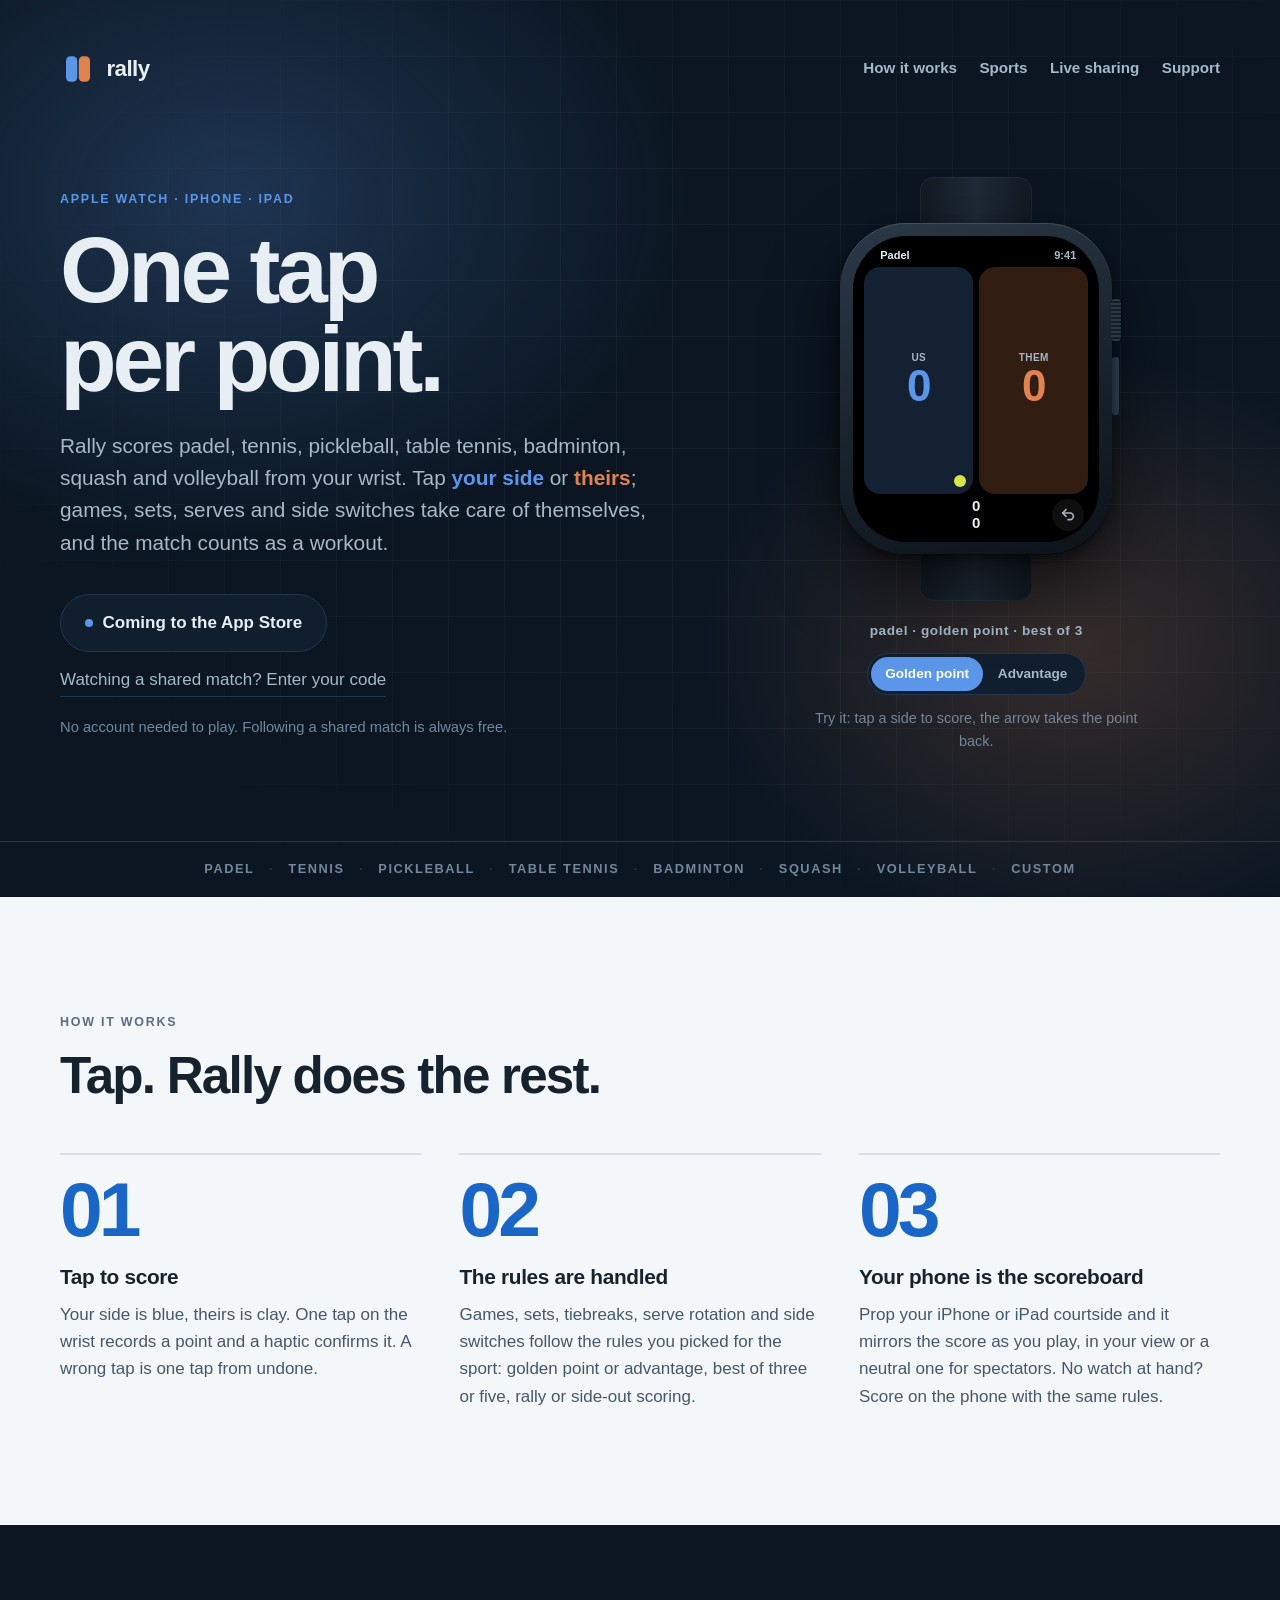
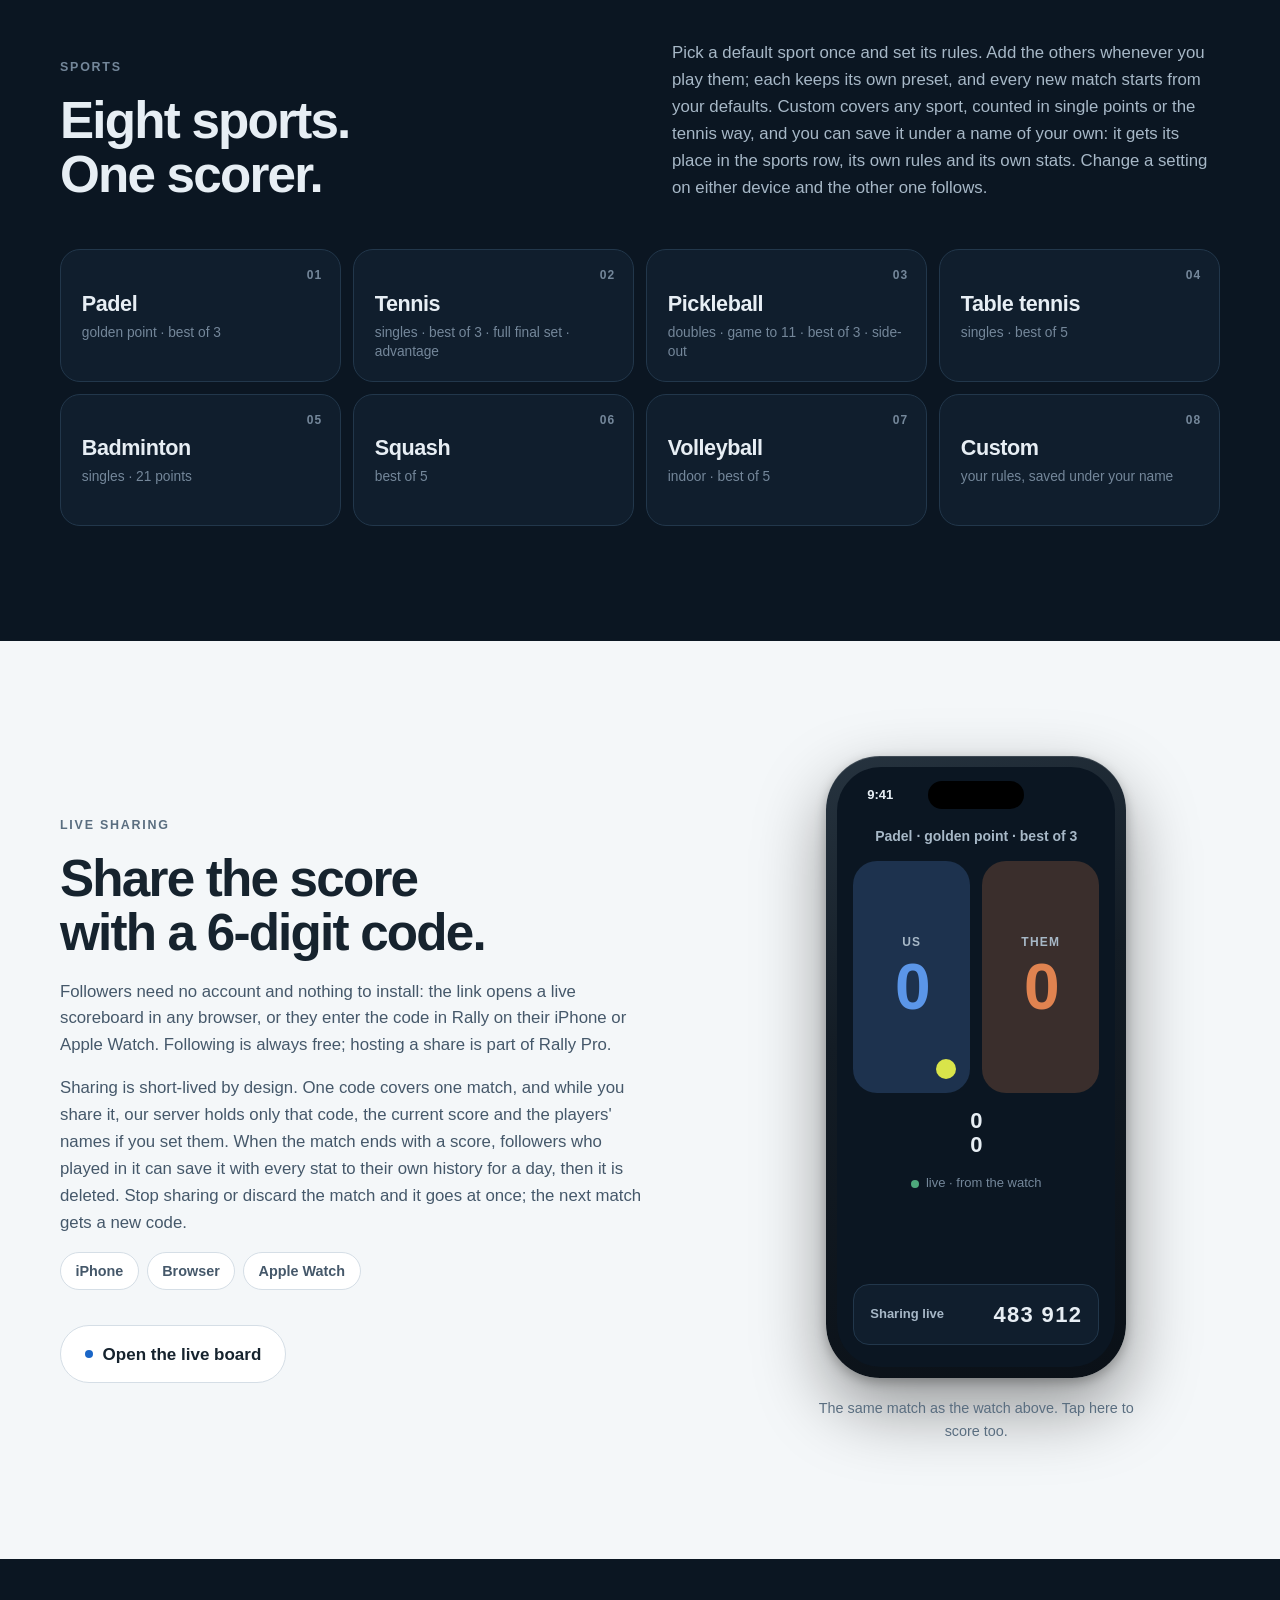
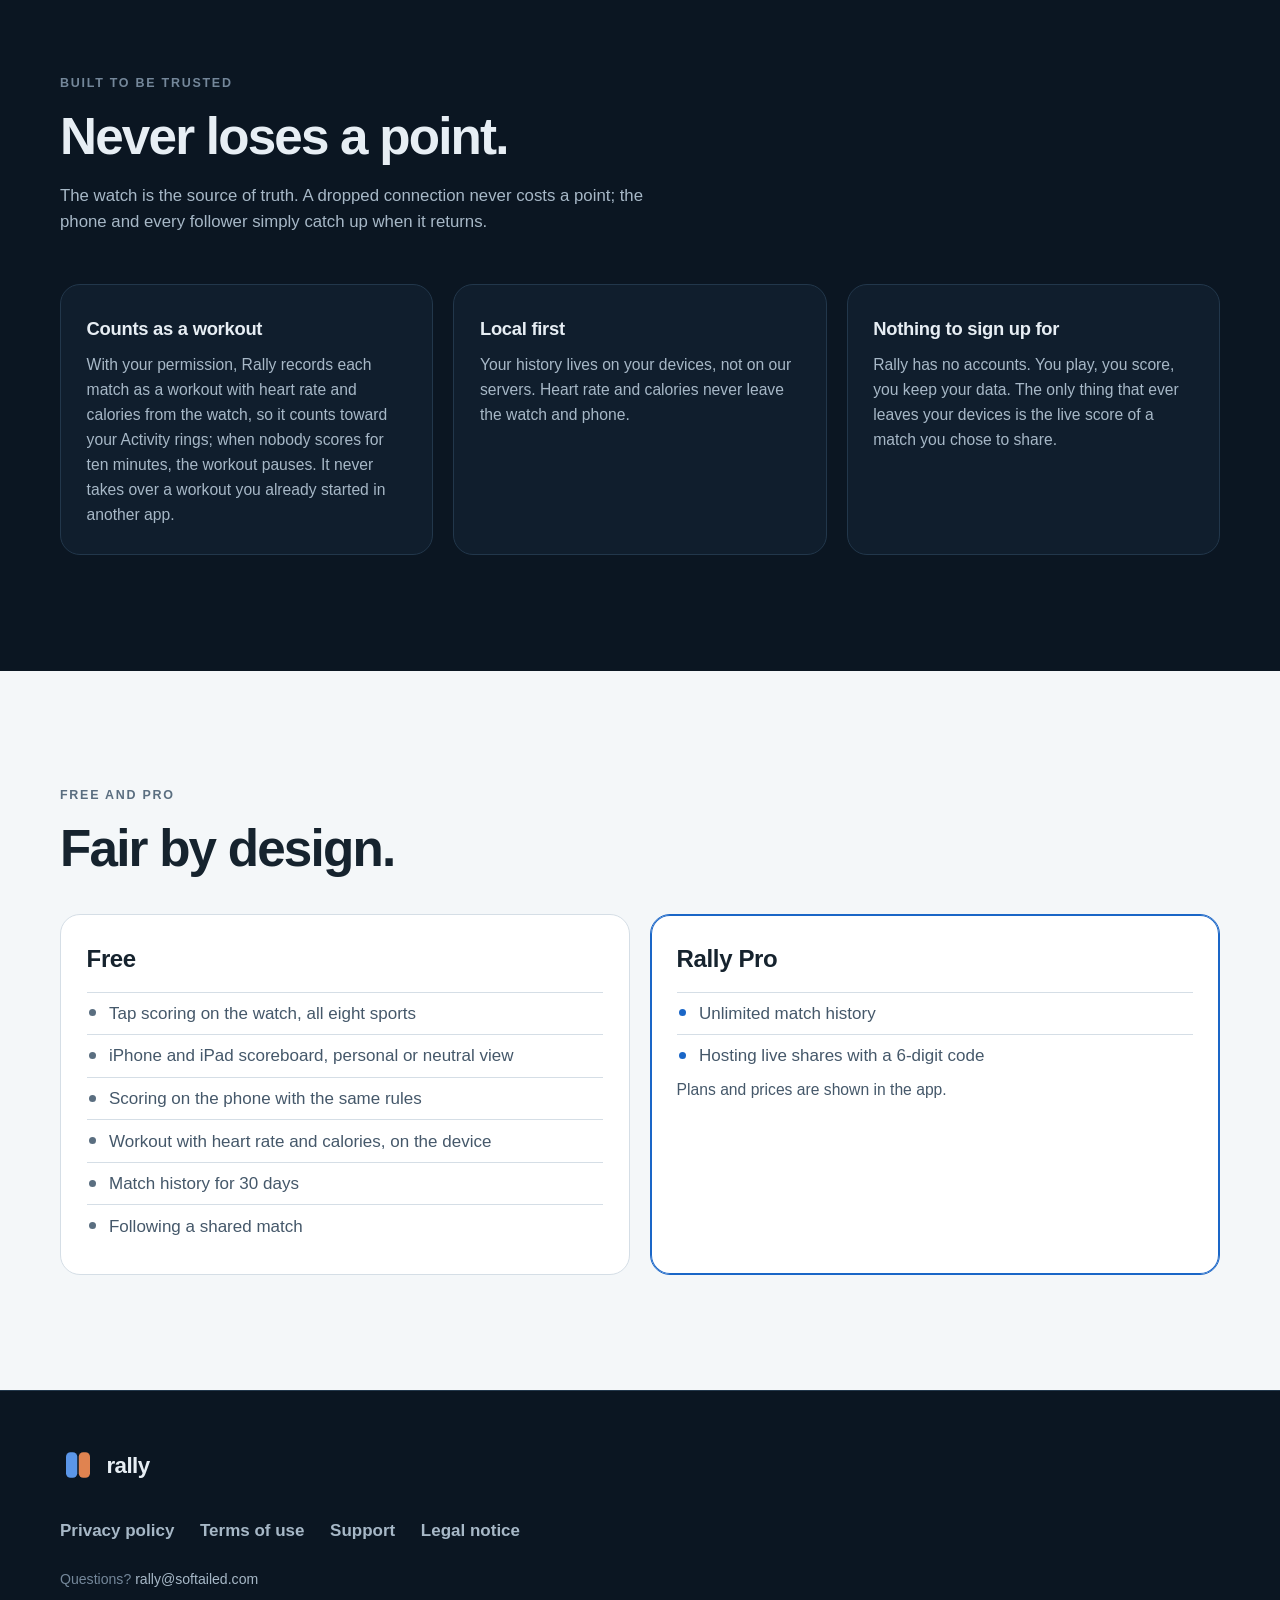
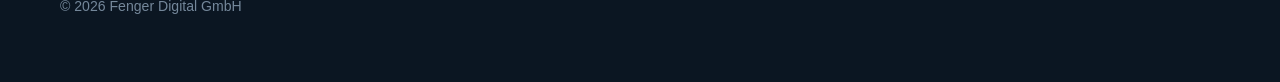
==== index.html @ 7f0f675f "Round 28: the watch mock asks for the side at the deciding point; the workout pauses when nobody sco" ====
<!DOCTYPE html>
<html lang="en">
<head>
<meta charset="utf-8">
<!-- KEPT OUT OF SEARCH ON PURPOSE, until the app is released. Remove this tag
     on every page (index, privacy, terms, support, impressum, board) to let
     the site be indexed. A robots.txt in this repo would do NOTHING: crawlers
     read robots.txt at the DOMAIN root (denisfenger.github.io/robots.txt),
     which belongs to the user-site repo, not to this project page. The
     per-page meta tag is the mechanism that works, and it does NOT make the
     pages unreachable: the shipped app links privacy, terms and support, and
     App Review has to be able to fetch them. -->
<meta name="robots" content="noindex, nofollow">
<meta name="viewport" content="width=device-width, initial-scale=1">
<title>rally</title>
<meta name="description" content="Rally is the watch-first score keeper for padel, tennis, pickleball, table tennis, badminton, squash and volleyball. One tap on the wrist per point; Rally keeps games, sets, serves and side switches straight.">
<meta property="og:title" content="rally">
<meta property="og:description" content="The watch-first score keeper for padel, tennis, pickleball, table tennis, badminton, squash and volleyball.">
<meta property="og:type" content="website">
<meta name="theme-color" content="#0B1622">
<link rel="icon" href="icon.svg" type="image/svg+xml">
<link rel="stylesheet" href="style.css">
</head>
<body>

<!-- 01 Hero: court night. The promise in one line and a watch you can tap.
     The watch is drawn in CSS from the STYLE_GUIDE watch contract: score
     tiles are the buttons (left = us in court blue, right = them in clay),
     the optic ball on the serving tile, viewer-perspective (ours at the near
     edge below the number on the serve court side; theirs at the far edge
     above the number with the sides mirrored, targets/watch/ContentView.swift
     ScoreTile.ballAlignment), the sets as the stacked mini-table, the return
     arrow in the bottom corner, the sport in the status band beside the
     clock. It runs a faithful padel scorer: golden point or advantage, best
     of three, tiebreak at 6-6, serve alternating per game and one-then-two
     in the tiebreak (packages/engine, padel preset).
     THE DECIDING-POINT CARD (feedback round 28, STYLE_GUIDE "The
     deciding-point card", targets/watch/DecidingPointCard.swift): at 40:40
     with golden point the receivers pick the side, so an opaque card lies
     over the tiles (never over the undo row) until it is answered. It asks
     from the wearer's own position ("Which side do you receive on?" when
     they serve, "Which side do you serve from?" when we do, the lead line
     saying who sets the side), and offers two big neutral buttons, Left on
     the left and Right on the right, never mirrored and never preselected,
     each with the court drawing (our half at the bottom, the receiving box
     in the receivers' colour, the optic server dot and a dashed serve line
     into the box). The tiles take no point while it shows, a click on the
     card outside the buttons does nothing but a brief nudge, and it ignores
     clicks for 0.7 s after it appears. The status band names the point
     ("Golden point") until it is played. While the side is open the ball is
     centred (engine serveCourtSide none), which only the phone below shows;
     after the answer it sits where the server stands. Undo after an answer
     brings the card back; undo of the deciding point keeps the answer. -->
<section class="band dark hero" id="top">
  <div class="wrap wide">
    <nav class="topbar" aria-label="Site">
      <a class="brandrow" href="./" aria-label="Rally home">
        <svg class="mark" viewBox="0 0 96 96" aria-hidden="true"><rect class="m-us" x="16" y="14" width="30" height="68" rx="12"/><rect class="m-them" x="50" y="14" width="30" height="68" rx="12"/></svg>
        <span class="n">rally</span>
      </a>
      <div class="links">
        <a href="#how">How it works</a>
        <a href="#sports">Sports</a>
        <a href="#share">Live sharing</a>
        <a href="support/">Support</a>
      </div>
    </nav>

    <div class="split hero-grid">
      <div class="hero-copy">
        <p class="eyebrow">Apple Watch · iPhone · iPad</p>
        <h1 class="display">One tap<br>per point.</h1>
        <p class="lead">Rally scores padel, tennis, pickleball, table tennis, badminton, squash and volleyball from your wrist. Tap <span class="us">your side</span> or <span class="them">theirs</span>; games, sets, serves and side switches take care of themselves, and the match counts as a workout.</p>
        <div class="cta">
          <!-- Swap this for Apple's official "Download on the App Store" badge
               at release. Apple requires its own artwork; do not redraw it. -->
          <span class="pill static"><span class="dot"></span>Coming to the App Store</span>
          <a class="quiet" href="board/">Watching a shared match? Enter your code</a>
        </div>
        <p class="note">No account needed to play. Following a shared match is always free.</p>
      </div>

      <div class="demo">
        <div class="watch" id="watch" aria-label="Rally on Apple Watch, interactive demo">
          <div class="strap top" aria-hidden="true"></div>
          <div class="case">
            <div class="crown" aria-hidden="true"></div>
            <div class="sidebtn" aria-hidden="true"></div>
            <div class="screen">
              <div class="statusrow" aria-hidden="true"><span class="band-lbl" id="wBand">Padel</span><span class="clock">9:41</span></div>
              <div class="tiles">
                <div class="tile us" id="wA" role="button" tabindex="0" aria-label="Point for us">
                  <span class="who">Us</span>
                  <span class="num" id="wPtsA">0</span>
                  <span class="ball" id="wBallA" aria-hidden="true"></span>
                </div>
                <div class="tile them" id="wB" role="button" tabindex="0" aria-label="Point for them">
                  <span class="who">Them</span>
                  <span class="num" id="wPtsB">0</span>
                  <span class="ball" id="wBallB" aria-hidden="true"></span>
                </div>
                <div class="dcard" id="wCard" role="group" aria-labelledby="wCardQ" aria-describedby="wCardLead" tabindex="-1" hidden>
                  <p class="dc-lead" id="wCardLead">You set the side.</p>
                  <p class="dc-q" id="wCardQ">Which side do you receive on?</p>
                  <div class="dc-btns">
                    <button class="dc-btn" id="wLeft" type="button" data-side="left">
                      <svg class="dc-court" viewBox="0 0 36 56" aria-hidden="true"><g id="wLeftCourt"><rect class="dc-box" x="18" y="28" width="16" height="14"/><rect class="dc-edge" x="1" y="1" width="34" height="54" rx="3"/><path class="dc-lines" d="M1 14H35M1 42H35M18 14V42"/><path class="dc-net" d="M1 28H35"/><path class="dc-serve" d="M11.5 10.3 23 29.8"/><path class="dc-optic" d="M26 35 20.2 31.4 25.7 28.2Z"/><circle class="dc-optic" cx="9" cy="6" r="4.5"/></g></svg>
                      <span>Left</span>
                    </button>
                    <button class="dc-btn" id="wRight" type="button" data-side="right">
                      <svg class="dc-court" viewBox="0 0 36 56" aria-hidden="true"><g id="wRightCourt"><rect class="dc-box" x="18" y="28" width="16" height="14"/><rect class="dc-edge" x="1" y="1" width="34" height="54" rx="3"/><path class="dc-lines" d="M1 14H35M1 42H35M18 14V42"/><path class="dc-net" d="M1 28H35"/><path class="dc-serve" d="M11.5 10.3 23 29.8"/><path class="dc-optic" d="M26 35 20.2 31.4 25.7 28.2Z"/><circle class="dc-optic" cx="9" cy="6" r="4.5"/></g></svg>
                      <span>Right</span>
                    </button>
                  </div>
                </div>
              </div>
              <div class="bottomrow">
                <div class="mini" id="wMini" aria-label="Games by set"></div>
                <button class="undo" id="wUndo" type="button" aria-label="Undo the last point">
                  <svg viewBox="0 0 24 24" fill="none" stroke="currentColor" stroke-width="2.4" stroke-linecap="round" stroke-linejoin="round" aria-hidden="true"><path d="M9 14 4 9l5-5"/><path d="M4 9h11a5 5 0 0 1 0 10h-3"/></svg>
                </button>
              </div>
              <div class="overlay" id="wOverlay" hidden>
                <p class="ov-title" id="wOvTitle">Match won</p>
                <p class="ov-sum" id="wOvSummary"></p>
                <button class="ov-end" id="wEnd" type="button">End match</button>
                <button class="ov-undo" id="wOvUndo" type="button">Undo</button>
              </div>
            </div>
          </div>
          <div class="strap bottom" aria-hidden="true"></div>
        </div>
        <div class="demo-foot">
          <p class="rulesline" id="wRules">padel · golden point · best of 3</p>
          <div class="seg" role="group" aria-label="Deuce rule for the demo">
            <button class="seg-btn is-on" type="button" data-deuce="golden" aria-pressed="true">Golden point</button>
            <button class="seg-btn" type="button" data-deuce="advantage" aria-pressed="false">Advantage</button>
          </div>
          <p class="hint">Try it: tap a side to score, the arrow takes the point back.</p>
        </div>
      </div>
    </div>
  </div>
  <div class="sportstrip" aria-hidden="true">
    <span>Padel</span><span>Tennis</span><span>Pickleball</span><span>Table tennis</span><span>Badminton</span><span>Squash</span><span>Volleyball</span><span>Custom</span>
  </div>
</section>

<!-- 02 How it works: chalk ground, three steps at display scale. -->
<section class="band" id="how">
  <div class="wrap wide">
    <p class="eyebrow">How it works</p>
    <h2>Tap. Rally does the rest.</h2>
    <div class="steps">
      <div class="step reveal">
        <span class="num">01</span>
        <h3>Tap to score</h3>
        <p>Your side is blue, theirs is clay. One tap on the wrist records a point and a haptic confirms it. A wrong tap is one tap from undone.</p>
      </div>
      <div class="step reveal">
        <span class="num">02</span>
        <h3>The rules are handled</h3>
        <p>Games, sets, tiebreaks, serve rotation and side switches follow the rules you picked for the sport: golden point or advantage, best of three or five, rally or side-out scoring.</p>
      </div>
      <div class="step reveal">
        <span class="num">03</span>
        <h3>Your phone is the scoreboard</h3>
        <p>Prop your iPhone or iPad courtside and it mirrors the score as you play, in your view or a neutral one for spectators. No watch at hand? Score on the phone with the same rules.</p>
      </div>
    </div>
  </div>
</section>

<!-- 03 Sports: court night, the eight sports with their default rules.
     Nothing is selected here: the sport is chosen in the app. -->
<section class="band dark" id="sports">
  <div class="wrap wide">
    <div class="sports-head">
      <div>
        <p class="eyebrow">Sports</p>
        <h2>Eight sports. One scorer.</h2>
      </div>
      <p class="copy">Pick a default sport once and set its rules. Add the others whenever you play them; each keeps its own preset, and every new match starts from your defaults. Custom covers any sport, counted in single points or the tennis way, and you can save it under a name of your own: it gets its place in the sports row, its own rules and its own stats. Change a setting on either device and the other one follows.</p>
    </div>
    <ul class="sports" aria-label="Sports Rally scores, with their default rules">
      <li class="sport reveal"><span class="idx">01</span><span class="sname">Padel</span><span class="srules">golden point · best of 3</span></li>
      <li class="sport reveal"><span class="idx">02</span><span class="sname">Tennis</span><span class="srules">singles · best of 3 · full final set · advantage</span></li>
      <li class="sport reveal"><span class="idx">03</span><span class="sname">Pickleball</span><span class="srules">doubles · game to 11 · best of 3 · side-out</span></li>
      <li class="sport reveal"><span class="idx">04</span><span class="sname">Table tennis</span><span class="srules">singles · best of 5</span></li>
      <li class="sport reveal"><span class="idx">05</span><span class="sname">Badminton</span><span class="srules">singles · 21 points</span></li>
      <li class="sport reveal"><span class="idx">06</span><span class="sname">Squash</span><span class="srules">best of 5</span></li>
      <li class="sport reveal"><span class="idx">07</span><span class="sname">Volleyball</span><span class="srules">indoor · best of 5</span></li>
      <li class="sport reveal"><span class="idx">08</span><span class="sname">Custom</span><span class="srules">your rules, saved under your name</span></li>
    </ul>
  </div>
</section>

<!-- 04 Live sharing: chalk ground, the courtside Board on an iPhone. The
     Board carries the watch semantics exactly (STYLE_GUIDE): us left in
     court blue, them right in clay, the ball viewer-perspective, the sets
     mini-table, the status line, the share strip. It renders the same
     state as the watch in the hero, and its tiles score too (the phone
     doubles as the scorer). It is the MIRROR of the watch's match (round
     28, decision 4): it shows no deciding-point card, only the ball centred
     while the receivers' side is open, and a tap here still scores (the
     engine never refuses a point from the other device), which closes the
     watch's card with the side unanswered. -->
<section class="band" id="share">
  <div class="wrap wide split flip">
    <div class="demo">
      <div class="phone" id="phone" aria-label="Rally on iPhone, courtside scoreboard">
        <div class="screen">
          <div class="island" aria-hidden="true"></div>
          <div class="ptop" aria-hidden="true"><span class="ptime">9:41</span></div>
          <p class="psport" id="pRules">Padel · golden point · best of 3</p>
          <div class="ptiles">
            <div class="ptile us" id="pA" role="button" tabindex="0" aria-label="Point for us">
              <span class="lbl">Us</span>
              <span class="pts" id="pPtsA">0</span>
              <span class="ball" id="pBallA" aria-hidden="true"></span>
            </div>
            <div class="ptile them" id="pB" role="button" tabindex="0" aria-label="Point for them">
              <span class="lbl">Them</span>
              <span class="pts" id="pPtsB">0</span>
              <span class="ball" id="pBallB" aria-hidden="true"></span>
            </div>
          </div>
          <div class="mini" id="pMini" aria-label="Games by set"></div>
          <div class="status" id="pStatus"><span class="dot"></span><span id="pStatusText">live · from the watch</span></div>
          <div class="sharestrip" aria-label="Share strip">
            <span class="ss-lbl">Sharing live</span>
            <span class="ss-code">483 912</span>
          </div>
        </div>
      </div>
      <p class="hint">The same match as the watch above. Tap here to score too.</p>
    </div>
    <div>
      <p class="eyebrow">Live sharing</p>
      <h2>Share the score with a 6-digit code.</h2>
      <p class="copy">Followers need no account and nothing to install: the link opens a live scoreboard in any browser, or they enter the code in Rally on their iPhone or Apple Watch. Following is always free; hosting a share is part of Rally Pro.</p>
      <p class="copy">Sharing is short-lived by design. One code covers one match, and while you share it, our server holds only that code, the current score and the players' names if you set them. When the match ends with a score, followers who played in it can save it with every stat to their own history for a day, then it is deleted. Stop sharing or discard the match and it goes at once; the next match gets a new code.</p>
      <ul class="follows" aria-label="Where followers can watch">
        <li>iPhone</li><li>Browser</li><li>Apple Watch</li>
      </ul>
      <div class="cta">
        <a class="pill" href="board/"><span class="dot"></span>Open the live board</a>
      </div>
    </div>
  </div>
</section>

<!-- 05 Trust: court night, the reliability promise, the workout, local first. -->
<section class="band dark" id="trust">
  <div class="wrap wide">
    <p class="eyebrow">Built to be trusted</p>
    <h2>Never loses a point.</h2>
    <p class="copy">The watch is the source of truth. A dropped connection never costs a point; the phone and every follower simply catch up when it returns.</p>
    <div class="grid3 trust-grid">
      <div class="card reveal">
        <h3>Counts as a workout</h3>
        <p>With your permission, Rally records each match as a workout with heart rate and calories from the watch, so it counts toward your Activity rings; when nobody scores for ten minutes, the workout pauses. It never takes over a workout you already started in another app.</p>
      </div>
      <div class="card reveal">
        <h3>Local first</h3>
        <p>Your history lives on your devices, not on our servers. Heart rate and calories never leave the watch and phone.</p>
      </div>
      <div class="card reveal">
        <h3>Nothing to sign up for</h3>
        <p>Rally has no accounts. You play, you score, you keep your data. The only thing that ever leaves your devices is the live score of a match you chose to share.</p>
      </div>
    </div>
  </div>
</section>

<!-- 06 Free and Pro: chalk ground. Features only; the store is the source
     of truth for prices (no pricing on the landing). -->
<section class="band" id="plans">
  <div class="wrap wide">
    <p class="eyebrow">Free and Pro</p>
    <h2>Fair by design.</h2>
    <div class="grid2 plans">
      <div class="card plan reveal">
        <h3>Free</h3>
        <ul>
          <li>Tap scoring on the watch, all eight sports</li>
          <li>iPhone and iPad scoreboard, personal or neutral view</li>
          <li>Scoring on the phone with the same rules</li>
          <li>Workout with heart rate and calories, on the device</li>
          <li>Match history for 30 days</li>
          <li>Following a shared match</li>
        </ul>
      </div>
      <div class="card plan pro reveal">
        <h3>Rally Pro</h3>
        <ul>
          <li>Unlimited match history</li>
          <li>Hosting live shares with a 6-digit code</li>
        </ul>
        <p class="plan-note">Plans and prices are shown in the app.</p>
      </div>
    </div>
  </div>
</section>

<footer class="dark">
  <div class="wrap">
    <div class="brandrow">
      <svg class="mark" viewBox="0 0 96 96" aria-hidden="true"><rect class="m-us" x="16" y="14" width="30" height="68" rx="12"/><rect class="m-them" x="50" y="14" width="30" height="68" rx="12"/></svg>
      <span class="n">rally</span>
    </div>
    <nav aria-label="Legal">
      <a href="privacy/">Privacy policy</a>
      <a href="terms/">Terms of use</a>
      <a href="support/">Support</a>
      <a href="impressum/">Legal notice</a>
    </nav>
    <p class="fine">Questions? <a href="mailto:rally@softailed.com">rally@softailed.com</a></p>
    <p class="fine">&copy; 2026 Fenger Digital GmbH</p>
  </div>
</footer>

<script>
(function () {
  'use strict';
  // The demo scorer: a faithful port of the padel preset in
  // packages/engine (deuce golden point or advantage, best of three sets,
  // tiebreak to 7 at 6-6). Serve: alternating per game with one global
  // game index across sets; in the tiebreak the first point, then every
  // two (engine tiebreakServer). Serve court side: the engine's
  // parityCourtSide over the points of BOTH sides (even total = right,
  // odd = left), 'none' (the ball centred) while the receivers' side is
  // open at a golden point, then their answer until the game ends
  // (engine courtSide, round 28 decision 3). One state feeds the watch
  // and the phone, which is literally how the product works.
  var $ = function (id) { return document.getElementById(id); };
  var LADDER = ['0', '15', '30', '40'];
  var SET = { target: 6, winBy: 2, deciderAt: 6 };
  var TIEBREAK = { target: 7, winBy: 2, deciderAt: null };
  var MATCH = { target: 2, winBy: 1, deciderAt: null };

  var deuce = 'golden';
  function gameWin() {
    return { target: 4, winBy: 2, deciderAt: deuce === 'golden' ? 3 : null };
  }

  // packages/engine/src/wincond.ts
  function met(s, o, wc) {
    if (wc.deciderAt !== null && s > wc.deciderAt && o >= wc.deciderAt) return true;
    return s >= wc.target && s - o >= wc.winBy;
  }
  function unitWinner(a, b, wc) {
    if (met(a, b, wc)) return 0;
    if (met(b, a, wc)) return 1;
    return null;
  }

  // packages/engine/src/serve.ts
  function serverByAlternation(first, gameIndex) {
    return gameIndex % 2 === 0 ? first : 1 - first;
  }
  function tiebreakServer(first, pointsPlayed) {
    if (pointsPlayed === 0) return first;
    var idx = Math.floor((pointsPlayed + 1) / 2) % 2;
    return idx === 0 ? first : 1 - first;
  }
  function parityCourtSide(total) {
    return total % 2 === 0 ? 'right' : 'left';
  }

  function fresh() {
    return {
      pts: [0, 0], games: [0, 0], sets: [],
      tb: false, tbFirst: null, gameIndex: 0, firstServer: 0,
      choicePending: false, choice: null, winner: null
    };
  }
  var s = fresh();
  var history = [];

  function setsWon(st) {
    var w = [0, 0];
    for (var i = 0; i < st.sets.length; i++) w[st.sets[i][0] > st.sets[i][1] ? 0 : 1]++;
    return w;
  }
  function server(st) {
    if (st.tb) return tiebreakServer(st.tbFirst, st.pts[0] + st.pts[1]);
    return serverByAlternation(st.firstServer, st.gameIndex);
  }
  // packages/engine/src/engine.ts courtSide, alternateUnits branch.
  function courtSide(st) {
    if (st.choicePending) return 'none';
    if (!st.tb && st.choice) return st.choice;
    return parityCourtSide(st.pts[0] + st.pts[1]);
  }

  function closeSet(st) {
    st.sets.push([st.games[0], st.games[1]]);
    st.games = [0, 0]; st.pts = [0, 0];
    st.tb = false; st.tbFirst = null;
    st.choicePending = false; st.choice = null;
    var w = setsWon(st);
    st.winner = unitWinner(w[0], w[1], MATCH);
  }

  // One rally for `side`, mutating st (engine rally()).
  function rally(st, side) {
    st.pts[side]++;
    if (st.tb) {
      var tw = unitWinner(st.pts[0], st.pts[1], TIEBREAK);
      if (tw !== null) {
        st.games[tw]++; st.gameIndex++;
        closeSet(st);
      }
      return;
    }
    var gw = unitWinner(st.pts[0], st.pts[1], gameWin());
    if (gw !== null) {
      st.games[gw]++; st.pts = [0, 0]; st.gameIndex++;
      st.choicePending = false; st.choice = null;
      if (unitWinner(st.games[0], st.games[1], SET) !== null) {
        closeSet(st);
      } else if (st.games[0] === SET.deciderAt && st.games[1] === SET.deciderAt) {
        st.tb = true;
        st.tbFirst = serverByAlternation(st.firstServer, st.gameIndex);
      }
      return;
    }
    // Receivers' court choice at the deciding point (engine recomputeChoice).
    st.choicePending = false;
    var d = gameWin().deciderAt;
    if (d !== null && st.pts[0] === d && st.pts[1] === d) {
      st.choicePending = true;
      st.choice = null;
    }
  }

  function clone(st) { return JSON.parse(JSON.stringify(st)); }

  function matchPoint(st) {
    if (st.winner !== null) return null;
    var a = clone(st); rally(a, 0);
    var b = clone(st); rally(b, 1);
    var mpA = a.winner === 0, mpB = b.winner === 1;
    return mpA && mpB ? 'both' : mpA ? 0 : mpB ? 1 : null;
  }

  function point(side) {
    if (s.winner !== null) return;
    history.push(clone(s));
    if (history.length > 400) history.shift();
    rally(s, side);
    render();
  }
  function undo() {
    if (!history.length) return;
    s = history.pop();
    render();
  }
  function reset() {
    s = fresh(); history = [];
    render();
  }
  // The answer (engine 'choice' event): it closes the question, and as a
  // step of its own undo takes it back first (the card returns), while
  // undoing the deciding point itself keeps it.
  function choose(side) {
    if (side !== 'left' && side !== 'right') return false;
    if (!s.choicePending || s.tb || s.winner !== null) return false;
    history.push(clone(s));
    s.choice = side;
    s.choicePending = false;
    render();
    return true;
  }
  function setDeuce(mode) {
    if (mode !== 'golden' && mode !== 'advantage') return;
    deuce = mode;
    reset();
  }

  // packages/engine/src/labels.ts
  function tennisLabel(p, o) {
    if (p >= 3 && o >= 3) {
      if (p === o) return '40';
      return p > o ? 'Ad' : '40';
    }
    return LADDER[Math.min(p, 3)];
  }
  function labels(st) {
    if (st.winner !== null) { var w = setsWon(st); return [String(w[0]), String(w[1])]; }
    if (st.tb) return [String(st.pts[0]), String(st.pts[1])];
    return [tennisLabel(st.pts[0], st.pts[1]), tennisLabel(st.pts[1], st.pts[0])];
  }

  // Viewer-perspective ball placement (ScoreTile.ballAlignment, ballJustify):
  // we serve from the near end (bottom of our tile, side as-is); the
  // opponent from the far end (top of their tile, sides mirrored).
  function ballPlace(isOpponent, side) {
    var lane = isOpponent ? 'far' : 'near';
    var end;
    if (isOpponent) end = side === 'left' ? 'right' : side === 'right' ? 'left' : 'center';
    else end = side === 'left' ? 'left' : side === 'right' ? 'right' : 'center';
    return 'ball ' + lane + ' ' + end;
  }

  // The stacked mini-table: completed sets color the winning number and
  // dim the other; the set in play stays ink. The watch shows the last
  // three columns, the phone every set.
  function pairs(st) {
    var out = st.sets.slice();
    if (st.winner === null) out.push([st.games[0], st.games[1]]);
    return out;
  }
  function miniHtml(st, limit) {
    var all = pairs(st);
    var done = st.sets.length;
    var start = limit ? Math.max(0, all.length - limit) : 0;
    var cols = [];
    for (var i = start; i < all.length; i++) {
      var p = all[i], complete = i < done;
      var ca = complete ? (p[0] > p[1] ? 'a' : 'dim') : 'live';
      var cb = complete ? (p[1] > p[0] ? 'b' : 'dim') : 'live';
      cols.push('<span class="col"><span class="' + ca + '">' + p[0] + '</span><span class="' + cb + '">' + p[1] + '</span></span>');
    }
    return cols.join('');
  }
  function summary(st) {
    var out = [];
    for (var i = 0; i < st.sets.length; i++) out.push(st.sets[i][0] + ':' + st.sets[i][1]);
    return out.join('  ');
  }

  function setText(el, text) {
    if (el.textContent === text) return;
    el.textContent = text;
    el.classList.remove('pop');
    void el.offsetWidth;
    el.classList.add('pop');
  }

  function rulesText(capital) {
    return (capital ? 'Padel' : 'padel') + ' · ' + (deuce === 'golden' ? 'golden point' : 'advantage') + ' · best of 3';
  }

  // The deciding-point card (round 28): up while the receivers' side is
  // open; the tiles under it take no point until it is answered.
  var CARD_ARM_MS = 700;
  var cardShownAt = 0;
  var missTimer = null;
  function cardUp(st) {
    return st.winner === null && !st.tb && st.choicePending;
  }
  // The point's name stands in the status band from the moment the side
  // is open until the point is played (an answer lives until the game
  // ends, so a kept answer means the deciding point is still to play).
  function decidingOn(st) {
    return st.winner === null && !st.tb && (st.choicePending || st.choice !== null);
  }
  // Clicks are ignored for 0.7 s after the card appears (the tap that made
  // 40:40, a double tap).
  function cardArmed() {
    return Date.now() - cardShownAt >= CARD_ARM_MS;
  }
  // CourtSideGlyph: the markup draws "we receive, Right" (the box bottom
  // right, their server top left); Left mirrors it left to right, serving
  // mirrors it top to bottom (our server near, their box far).
  function drawCourt(g, weReceive, side) {
    var fx = weReceive === (side === 'left');
    var fy = !weReceive;
    g.setAttribute('transform', 'matrix(' + (fx ? -1 : 1) + ' 0 0 ' + (fy ? -1 : 1) + ' ' + (fx ? 36 : 0) + ' ' + (fy ? 56 : 0) + ')');
    g.querySelector('.dc-box').setAttribute('class', 'dc-box ' + (weReceive ? 'us' : 'them'));
  }
  function renderCard(live, srv) {
    var card = $('wCard');
    var up = live && cardUp(s);
    var wasUp = !card.hidden;
    if (up) {
      // From the wearer's own position: we receive when they serve.
      var weReceive = srv === 1;
      $('wCardLead').textContent = weReceive ? 'You set the side.' : 'Your opponents set the side.';
      $('wCardQ').textContent = weReceive ? 'Which side do you receive on?' : 'Which side do you serve from?';
      drawCourt($('wLeftCourt'), weReceive, 'left');
      drawCourt($('wRightCourt'), weReceive, 'right');
    }
    if (up && !wasUp) cardShownAt = Date.now();
    var active = document.activeElement;
    var tileFocused = active === $('wA') || active === $('wB');
    var focusInCard = card.contains(active);
    card.hidden = !up;
    // The tiles under the card leave the tab order and the accessibility
    // tree (the app's allowsHitTesting and accessibilityHidden).
    var tiles = [$('wA'), $('wB')];
    for (var i = 0; i < tiles.length; i++) {
      tiles[i].tabIndex = up ? -1 : 0;
      if (up) tiles[i].setAttribute('aria-hidden', 'true');
      else tiles[i].removeAttribute('aria-hidden');
    }
    if (up && !wasUp && tileFocused) card.focus({ preventScroll: true });
    if (!up && wasUp && focusInCard) $('wA').focus({ preventScroll: true });
    $('wBand').textContent = decidingOn(s) ? 'Golden point' : 'Padel';
  }
  // A click the card refused (outside the buttons, or before it armed):
  // the watch plays a failure haptic, the page nudges the card.
  function miss() {
    var card = $('wCard');
    card.classList.remove('miss');
    void card.offsetWidth;
    card.classList.add('miss');
    clearTimeout(missTimer);
    missTimer = setTimeout(function () { card.classList.remove('miss'); }, 450);
  }

  function render() {
    var l = labels(s), live = s.winner === null;
    var srv = live ? server(s) : null;
    var side = courtSide(s);
    setText($('wPtsA'), l[0]); setText($('wPtsB'), l[1]);
    setText($('pPtsA'), l[0]); setText($('pPtsB'), l[1]);
    var tiles = [[$('wA'), $('pA')], [$('wB'), $('pB')]];
    var balls = [[$('wBallA'), $('pBallA')], [$('wBallB'), $('pBallB')]];
    for (var i = 0; i < 2; i++) {
      for (var j = 0; j < 2; j++) {
        tiles[i][j].classList.toggle('serving', live && srv === i);
        tiles[i][j].classList.toggle('won', s.winner === i);
        balls[i][j].className = ballPlace(i === 1, side);
      }
    }
    renderCard(live, srv);

    $('wMini').innerHTML = miniHtml(s, 3);
    $('pMini').innerHTML = miniHtml(s, 0);

    var mp = matchPoint(s);
    var status = !live ? (s.winner === 0 ? 'match won · us' : 'match won · them')
      : mp !== null ? 'match point' : s.tb ? 'tiebreak' : 'live · from the watch';
    $('pStatusText').textContent = status;
    $('pStatus').classList.toggle('off', !live);

    var ov = $('wOverlay');
    ov.hidden = live;
    if (!live) {
      $('wOvTitle').textContent = s.winner === 0 ? 'Match won' : 'Match lost';
      $('wOvSummary').textContent = summary(s);
    }
    $('wRules').textContent = rulesText(false);
    $('pRules').textContent = rulesText(true);
  }

  function touched() { $('watch').classList.add('touched'); }

  // The watch owns the match: its tiles take no point while the card is
  // up (a point reaching one anyway is caught like a tap on the card). The
  // phone is the mirror and shows no card, so its tiles score as always:
  // the engine never refuses a point from the other device, and that point
  // closes the watch's card with the side unanswered.
  function bindTile(id, side, onWatch) {
    var el = $(id);
    var score = function () {
      touched();
      if (onWatch && cardUp(s)) { miss(); return; }
      point(side);
    };
    el.addEventListener('click', score);
    el.addEventListener('keydown', function (e) {
      if (e.key === 'Enter' || e.key === ' ') { e.preventDefault(); score(); }
    });
  }
  bindTile('wA', 0, true); bindTile('wB', 1, true); bindTile('pA', 0, false); bindTile('pB', 1, false);
  $('wUndo').addEventListener('click', function () { touched(); undo(); });
  $('wOvUndo').addEventListener('click', undo);
  $('wEnd').addEventListener('click', reset);
  // Every click on the card is the card's: a button answers once armed,
  // anything else is refused.
  $('wCard').addEventListener('click', function (e) {
    touched();
    var btn = e.target && e.target.closest ? e.target.closest('.dc-btn') : null;
    if (!btn || !cardArmed()) { miss(); return; }
    choose(btn.getAttribute('data-side'));
  });

  var segs = document.querySelectorAll('.seg-btn');
  for (var k = 0; k < segs.length; k++) {
    segs[k].addEventListener('click', function () {
      var mode = this.getAttribute('data-deuce');
      for (var m = 0; m < segs.length; m++) {
        var on = segs[m] === this;
        segs[m].classList.toggle('is-on', on);
        segs[m].setAttribute('aria-pressed', on ? 'true' : 'false');
      }
      touched();
      setDeuce(mode);
    });
  }

  // Test hook (scripts drive the demo and cross-check the DOM).
  window.rallyDemo = {
    point: point, undo: undo, reset: reset, choose: choose, setDeuce: setDeuce,
    state: function () { return clone(s); },
    server: function () { return s.winner === null ? server(s) : null; },
    courtSide: function () { return courtSide(s); },
    cardUp: function () { return cardUp(s); },
    cardAgeMs: function () { return cardUp(s) ? Date.now() - cardShownAt : null; },
    armMs: CARD_ARM_MS
  };
  render();
})();
</script>

</body>
</html>
---- style.css ----
/* ─────────────────────────────────────────────────────────────────────────
   Rally site: landing page + legal pages (privacy, terms, support,
   impressum). The live board (board/) carries its own inline styles so it
   stays a single self-contained file.

   The visual system is the app's own token set (STYLE_GUIDE.md): chalk
   light ground and court-night dark ground, court blue for "us" and clay
   for "them" (load-bearing semantics, never decorative), the optic ball
   only ever as the serve indicator. Dark leads marketing, so the landing
   opens dark and alternates dark and light bands; the legal pages stay on
   the light ground because they are read, not scanned.

   The watch and phone on the landing are drawn in CSS from the real token
   values and the real screen contracts, so nothing here can go stale
   against a screenshot. CONTENT RULE: whenever app features change, the
   landing changes in the same round.

   Motion is CSS only and lives inside prefers-reduced-motion:
   no-preference; with reduce, nothing on the page moves.

   NO EXTERNAL REQUESTS. Fonts are the system stack (STYLE_GUIDE names
   Archivo for marketing surfaces; hotlinking fonts.googleapis.com would
   send every visitor's IP to Google, which a German company serving an
   Impressum must not do, LG Muenchen I, 3 O 17493/20; a self-hosted OFL
   file would be the compliant way to bring Archivo back later).
   ───────────────────────────────────────────────────────────────────── */

*, *::before, *::after { box-sizing: border-box; }

:root {
  --sans: -apple-system, BlinkMacSystemFont, "Segoe UI", Roboto, "Helvetica Neue", Arial, sans-serif;
  --wrap: 760px;
  --wrapwide: 1160px;
  --pad: clamp(1.25rem, 4vw, 3rem);

  /* Light (chalk) tokens, STYLE_GUIDE.md */
  --ground: #F4F7F9;
  --surface: #FFFFFF;
  --ink: #16232E;
  --ink-soft: #45586A;
  --ink-faint: #5A6E80;
  --line: #D5DEE6;
  --us: #1A66C7;
  --them: #C75A28;
  --them-ink: #B04A20;
  --serve: #B7C821;
  --fresh: #2E8B5A;
  --us-chip: rgba(26, 102, 199, 0.12);
  --them-chip: rgba(199, 90, 40, 0.12);
  --shadow: 0 1px 2px rgba(22, 35, 46, 0.06), 0 12px 32px rgba(22, 35, 46, 0.08);

  /* Dark (court night) tokens */
  --d-ground: #0B1622;
  --d-surface: #101E2D;
  --d-ink: #E7EEF4;
  --d-ink-soft: #A7B8C7;
  --d-ink-faint: #74879A;
  --d-line: #22374B;
  --d-us: #5B96E8;
  --d-them: #E08350;
  --d-serve: #D9E44A;
  --d-fresh: #4EA97C;
  --d-us-chip: rgba(91, 150, 232, 0.16);
  --d-them-chip: rgba(224, 131, 80, 0.16);
}

/* A dark band swaps the working tokens, so every component reads the
   same variable names on either ground. */
.dark {
  --ground: var(--d-ground);
  --surface: var(--d-surface);
  --ink: var(--d-ink);
  --ink-soft: var(--d-ink-soft);
  --ink-faint: var(--d-ink-faint);
  --line: var(--d-line);
  --us: var(--d-us);
  --them: var(--d-them);
  --them-ink: var(--d-them);
  --serve: var(--d-serve);
  --fresh: var(--d-fresh);
  --us-chip: var(--d-us-chip);
  --them-chip: var(--d-them-chip);
  --shadow: 0 1px 2px rgba(0, 0, 0, 0.3), 0 16px 40px rgba(0, 0, 0, 0.35);
}

html { -webkit-text-size-adjust: 100%; }
body {
  margin: 0;
  font-family: var(--sans);
  font-size: 17px;
  line-height: 1.6;
  color: var(--ink);
  background: var(--ground);
}
img, svg { display: block; max-width: 100%; }
[hidden] { display: none !important; }
a { color: inherit; }
p { margin: 0 0 1rem; }

/* Every interactive surface reads as one: pointer cursor, visible focus. */
a, button, [role="button"], summary { cursor: pointer; }
button { font: inherit; color: inherit; }
:focus-visible { outline: 2px solid var(--us); outline-offset: 3px; border-radius: 6px; }

/* The court-sides mark, inline SVG: the fills follow the ground. */
.mark .m-us { fill: var(--us); }
.mark .m-them { fill: var(--them); }

/* ── Bands and wraps ─────────────────────────────────────────────────── */
.band {
  padding: clamp(4rem, 9vw, 7.5rem) var(--pad);
  background: var(--ground);
  color: var(--ink);
}
.wrap { max-width: var(--wrap); margin: 0 auto; }
.wrap.wide { max-width: var(--wrapwide); }
.split {
  display: grid;
  grid-template-columns: 1.1fr 0.9fr;
  gap: clamp(2rem, 6vw, 5.5rem);
  align-items: center;
}
.split.flip > :first-child { order: 2; }
@media (max-width: 860px) {
  .split { grid-template-columns: 1fr; }
  .split.flip > :first-child { order: 0; }
}

/* ── Brand row, type ─────────────────────────────────────────────────── */
.brandrow {
  display: inline-flex;
  align-items: center;
  gap: 0.65rem;
  text-decoration: none;
  color: inherit;
  transition: opacity 0.15s ease;
}
a.brandrow:hover { opacity: 0.82; }
a.brandrow:active { opacity: 0.65; }
.brandrow .mark { width: 36px; height: 36px; }
.brandrow .n {
  font-weight: 700;
  font-size: 1.4rem;
  letter-spacing: -0.025em;
  text-transform: lowercase;
  color: var(--ink);
}
h1 {
  font-weight: 800;
  letter-spacing: -0.03em;
  line-height: 1.05;
  margin: 0;
  font-size: clamp(2.1rem, 5.5vw, 3.4rem);
  text-wrap: balance;
}
h1.display {
  font-size: clamp(3.4rem, 8.5vw, 5.8rem);
  letter-spacing: -0.045em;
  line-height: 0.96;
}
h2 {
  font-weight: 800;
  letter-spacing: -0.035em;
  line-height: 1.05;
  margin: 0 0 1.2rem;
  font-size: clamp(2rem, 4.6vw, 3.2rem);
  text-wrap: balance;
}
h3 { font-size: 1.15rem; margin: 0.2rem 0 0.5rem; letter-spacing: -0.015em; }
.eyebrow {
  font-size: 0.78rem;
  font-weight: 700;
  letter-spacing: 0.14em;
  text-transform: uppercase;
  color: var(--ink-faint);
  margin: 0 0 1rem;
}
.lead {
  font-size: clamp(1.1rem, 1.7vw, 1.3rem);
  line-height: 1.55;
  color: var(--ink-soft);
  max-width: 32em;
  margin: 1.6rem 0 0;
}
.lead .us { color: var(--us); font-weight: 600; }
.lead .them { color: var(--them-ink); font-weight: 600; }
.copy { color: var(--ink-soft); max-width: 36em; font-size: 1.05rem; }
.copy strong { color: var(--ink); font-weight: 600; }
.note { font-size: 0.92rem; color: var(--ink-faint); margin: 1.2rem 0 0; max-width: 34em; }

/* ── Calls to action ─────────────────────────────────────────────────── */
.cta { display: flex; flex-wrap: wrap; align-items: center; gap: 0.9rem 1.5rem; margin-top: 2.2rem; }
.pill {
  display: inline-flex;
  align-items: center;
  gap: 0.6rem;
  padding: 0.9rem 1.5rem;
  border-radius: 999px;
  border: 1px solid var(--line);
  background: var(--surface);
  color: var(--ink);
  font-weight: 600;
  text-decoration: none;
  white-space: nowrap;
  transition: transform 0.15s ease, box-shadow 0.15s ease, border-color 0.15s ease, background-color 0.15s ease;
}
.pill .dot { width: 8px; height: 8px; border-radius: 50%; background: var(--us); flex: none; }
.pill.static { cursor: default; }
a.pill:hover { transform: translateY(-2px); box-shadow: var(--shadow); border-color: var(--ink-faint); }
a.pill:active { transform: translateY(0) scale(0.98); box-shadow: none; }
.quiet {
  color: var(--ink-soft);
  text-decoration: none;
  border-bottom: 1px solid var(--line);
  padding-bottom: 2px;
  transition: color 0.15s ease, border-color 0.15s ease;
}
.quiet:hover { color: var(--ink); border-bottom-color: var(--ink); }
.quiet:active { opacity: 0.7; }

/* ── Top bar (landing) ───────────────────────────────────────────────── */
.topbar {
  display: flex;
  align-items: center;
  justify-content: space-between;
  flex-wrap: wrap;
  gap: 0.8rem 1.5rem;
  margin: calc(-1 * clamp(2rem, 5vw, 4.5rem)) 0 clamp(3rem, 7vw, 6rem);
}
.topbar .links { display: flex; flex-wrap: wrap; gap: 0.2rem 1.4rem; font-size: 0.95rem; font-weight: 600; }
.topbar .links a {
  color: var(--ink-soft);
  text-decoration: none;
  padding: 0.3rem 0;
  border-bottom: 2px solid transparent;
  transition: color 0.15s ease, border-color 0.15s ease;
}
.topbar .links a:hover { color: var(--ink); border-bottom-color: var(--ink-faint); }
.topbar .links a:active { opacity: 0.7; }

/* ── Hero ────────────────────────────────────────────────────────────── */
.hero {
  position: relative;
  overflow: hidden;
  isolation: isolate;
  padding-bottom: 0;
}
.hero::before {
  content: "";
  position: absolute;
  inset: 0;
  z-index: -2;
  background:
    radial-gradient(55% 60% at 18% 22%, rgba(91, 150, 232, 0.24), transparent 65%),
    radial-gradient(45% 50% at 84% 72%, rgba(224, 131, 80, 0.2), transparent 65%);
  pointer-events: none;
}
.hero::after {
  /* Faint court lines: a grid that fades out toward the edges. */
  content: "";
  position: absolute;
  inset: 0;
  z-index: -1;
  background-image:
    linear-gradient(rgba(231, 238, 244, 0.05) 1px, transparent 1px),
    linear-gradient(90deg, rgba(231, 238, 244, 0.05) 1px, transparent 1px);
  background-size: 56px 56px;
  -webkit-mask-image: radial-gradient(70% 70% at 60% 45%, #000 20%, transparent 100%);
  mask-image: radial-gradient(70% 70% at 60% 45%, #000 20%, transparent 100%);
  pointer-events: none;
}
.hero-grid { gap: clamp(2.5rem, 6vw, 5rem); }
.hero-copy .eyebrow { color: var(--us); }
.sportstrip {
  display: flex;
  flex-wrap: wrap;
  justify-content: center;
  gap: 0.4rem 0;
  margin: clamp(3rem, 7vw, 5.5rem) calc(-1 * var(--pad)) 0;
  padding: 1.1rem var(--pad);
  border-top: 1px solid var(--line);
  font-size: 0.8rem;
  font-weight: 700;
  letter-spacing: 0.12em;
  text-transform: uppercase;
  color: var(--ink-faint);
}
.sportstrip span + span::before { content: "·"; margin: 0 0.9rem; color: var(--line); }
@media (max-width: 1000px) {
  /* Below this the strip wraps; a separator at a line start reads wrong. */
  .sportstrip { gap: 0.5rem 1.6rem; }
  .sportstrip span + span::before { content: none; }
}

/* ── Demo column (watch and phone share it) ──────────────────────────── */
.demo { display: flex; flex-direction: column; align-items: center; gap: 1.2rem; }
.demo .hint { font-size: 0.9rem; color: var(--ink-faint); margin: 0; text-align: center; max-width: 24em; }
.demo-foot { display: flex; flex-direction: column; align-items: center; gap: 0.7rem; }
.rulesline {
  margin: 0;
  font-size: 0.85rem;
  font-weight: 600;
  letter-spacing: 0.04em;
  color: var(--ink-soft);
  font-variant-numeric: tabular-nums;
}
.seg {
  display: inline-flex;
  padding: 3px;
  border-radius: 999px;
  background: var(--surface);
  border: 1px solid var(--line);
}
.seg-btn {
  border: 0;
  background: transparent;
  color: var(--ink-soft);
  font-size: 0.85rem;
  font-weight: 600;
  padding: 0.4rem 0.9rem;
  border-radius: 999px;
  transition: background-color 0.15s ease, color 0.15s ease, transform 0.1s ease;
}
.seg-btn:hover { color: var(--ink); background: rgba(127, 150, 172, 0.14); }
.seg-btn:active { transform: scale(0.96); }
.seg-btn.is-on { background: var(--us); color: #FFFFFF; }
.seg-btn.is-on:hover { background: var(--us); color: #FFFFFF; }

/* ── Watch mockup (drawn from the watch match screen contract) ───────── */
.watch {
  width: 272px;
  max-width: 100%;
  position: relative;
  display: flex;
  flex-direction: column;
  align-items: center;
  --wb: #1B2631;
  --wb2: #0C1218;
}
.watch .strap {
  width: 112px;
  height: 46px;
  background: linear-gradient(90deg, #121A22, #1E2A36 50%, #121A22);
  border: 1px solid rgba(255, 255, 255, 0.05);
}
.watch .strap.top { border-radius: 14px 14px 4px 4px; border-bottom: 0; }
.watch .strap.bottom { border-radius: 4px 4px 14px 14px; border-top: 0; }
.watch .case {
  position: relative;
  width: 100%;
  background: linear-gradient(160deg, #2B3947, var(--wb) 45%, var(--wb2));
  border-radius: 66px;
  padding: 13px;
  box-shadow:
    inset 0 1px 0 rgba(255, 255, 255, 0.12),
    inset 0 -1px 0 rgba(0, 0, 0, 0.6),
    0 30px 70px rgba(0, 0, 0, 0.55),
    0 4px 12px rgba(0, 0, 0, 0.45);
}
.watch .crown {
  position: absolute;
  right: -9px;
  top: 76px;
  width: 10px;
  height: 42px;
  border-radius: 4px;
  background: repeating-linear-gradient(180deg, #2B3947 0 2px, #141D26 2px 4px);
  box-shadow: 1px 0 2px rgba(0, 0, 0, 0.5);
}
.watch .sidebtn {
  position: absolute;
  right: -7px;
  top: 134px;
  width: 7px;
  height: 58px;
  border-radius: 3px;
  background: linear-gradient(90deg, #1E2A36, #2B3947);
}
.watch .screen {
  position: relative;
  background: #000000;
  border-radius: 54px;
  height: 306px;
  padding: 10px 11px 9px;
  color: var(--d-ink);
  display: flex;
  flex-direction: column;
  gap: 3px;
  overflow: hidden;
}
/* The status band: the sport (or, round 28, the deciding point's name)
   top left, the clock top right; the tiles have the height below it. */
.watch .statusrow {
  height: 18px;
  display: flex;
  justify-content: space-between;
  align-items: center;
  gap: 8px;
  padding: 0 12px 0 16px;
  font-size: 11px;
  font-weight: 600;
  line-height: 14px;
  color: var(--d-ink-soft);
  font-variant-numeric: tabular-nums;
}
.watch .band-lbl { color: var(--d-ink); white-space: nowrap; overflow: hidden; text-overflow: ellipsis; }
.tiles { position: relative; flex: 1; display: grid; grid-template-columns: 1fr 1fr; gap: 6px; min-height: 0; }
.tile {
  position: relative;
  border-radius: 16px;
  display: flex;
  flex-direction: column;
  align-items: center;
  justify-content: center;
  gap: 1px;
  user-select: none;
  -webkit-user-select: none;
  -webkit-tap-highlight-color: transparent;
  touch-action: manipulation;
  transition: transform 0.08s ease, filter 0.15s ease;
}
.tile:hover { filter: brightness(1.18); }
.tile:active { transform: scale(0.96); filter: brightness(1.3); }
.tile:focus-visible { outline-color: var(--d-ink); outline-offset: 1px; }
.tile.us { background: rgba(91, 150, 232, 0.22); color: var(--d-us); }
.tile.them { background: rgba(224, 131, 80, 0.22); color: var(--d-them); }
.tile .who {
  font-size: 10px;
  font-weight: 600;
  letter-spacing: 0.04em;
  text-transform: uppercase;
  color: var(--d-ink-soft);
  line-height: 1;
}
.tile .num {
  font-size: 44px;
  font-weight: 800;
  line-height: 1;
  font-variant-numeric: tabular-nums;
  letter-spacing: -0.02em;
}
/* The optic ball: on the serving tile only, on the serve court side. Near
   lane (bottom) = our serve, far lane (top) = theirs. */
.ball {
  position: absolute;
  width: 12px;
  height: 12px;
  border-radius: 50%;
  background: var(--d-serve);
  display: none;
  pointer-events: none;
}
.serving .ball { display: block; }
.ball.near { bottom: 7px; }
.ball.far { top: 7px; }
.ball.left { left: 7px; }
.ball.right { right: 7px; }
.ball.center { left: 50%; margin-left: -6px; }
/* The deciding-point card (feedback round 28, STYLE_GUIDE "The
   deciding-point card", targets/watch/DecidingPointCard.swift at the 45 mm
   layout): opaque over both tiles and nothing else, the lead line, the
   question from the wearer's position, two neutral buttons that are never
   lit, each with the court drawing. It appears and goes in one frame (no
   fade: a fading card would pass clicks) and catches every click; only the
   buttons are controls, so the card itself keeps the default cursor. */
.watch .dcard {
  position: absolute;
  inset: 0;
  z-index: 2;
  border-radius: 16px;
  background: #1C1C1E;
  display: flex;
  flex-direction: column;
  align-items: stretch;
  padding: 10px 7px 12px;
  text-align: center;
  cursor: default;
  user-select: none;
  -webkit-user-select: none;
  -webkit-tap-highlight-color: transparent;
}
.watch .dcard:focus-visible { outline-offset: 2px; }
.watch .dcard.miss { box-shadow: inset 0 0 0 2px rgba(255, 255, 255, 0.28); }
.watch .dc-lead { margin: 0; font-size: 12px; font-weight: 500; line-height: 1.3; color: rgba(255, 255, 255, 0.62); }
.watch .dc-q { margin: 3px 0 0; font-size: 17px; font-weight: 700; line-height: 1.22; color: #FFFFFF; text-wrap: balance; }
.watch .dc-btns { margin-top: auto; display: flex; gap: 7px; }
.watch .dc-btn {
  flex: 1 1 0;
  min-width: 0;
  height: 112px;
  border: 0;
  border-radius: 16px;
  padding: 0;
  background: rgba(255, 255, 255, 0.16);
  color: #FFFFFF;
  display: flex;
  flex-direction: column;
  align-items: center;
  justify-content: center;
  gap: 9px;
  font-size: 21px;
  font-weight: 700;
  line-height: 1;
  -webkit-tap-highlight-color: transparent;
  touch-action: manipulation;
  transition: background-color 0.12s ease, transform 0.1s ease;
}
.watch .dc-btn:hover { background: rgba(255, 255, 255, 0.24); }
.watch .dc-btn:active { transform: scale(0.96); background: rgba(255, 255, 255, 0.3); }
.watch .dc-court { width: 26px; height: 40px; flex: none; }
.dc-court .dc-box.us { fill: var(--d-us); }
.dc-court .dc-box.them { fill: var(--d-them); }
.dc-court .dc-edge { fill: none; stroke: rgba(255, 255, 255, 0.45); stroke-width: 2; }
.dc-court .dc-lines { fill: none; stroke: rgba(255, 255, 255, 0.3); stroke-width: 1.5; }
.dc-court .dc-net { fill: none; stroke: rgba(255, 255, 255, 0.85); stroke-width: 2; }
.dc-court .dc-serve { fill: none; stroke: var(--d-serve); stroke-width: 1.5; stroke-dasharray: 3 3; }
.dc-court .dc-optic { fill: var(--d-serve); }
.watch .bottomrow {
  height: 36px;
  display: flex;
  align-items: center;
  justify-content: center;
  position: relative;
}
.mini {
  display: flex;
  justify-content: center;
  gap: 12px;
  font-size: 15px;
  font-weight: 700;
  line-height: 1.1;
  font-variant-numeric: tabular-nums;
}
.mini .col { display: grid; gap: 0; text-align: center; }
.mini .a { color: var(--d-us); }
.mini .b { color: var(--d-them); }
.mini .live { color: var(--d-ink); }
.mini .dim { color: var(--d-ink-faint); }
.watch .undo {
  position: absolute;
  right: 4px;
  top: 50%;
  margin-top: -16px;
  width: 32px;
  height: 32px;
  border-radius: 50%;
  display: flex;
  align-items: center;
  justify-content: center;
  color: var(--d-ink-soft);
  -webkit-tap-highlight-color: transparent;
  background: rgba(255, 255, 255, 0.06);
  border: 0;
  padding: 0;
  transition: background-color 0.12s ease, color 0.12s ease, transform 0.1s ease;
}
.watch .undo svg { width: 16px; height: 16px; }
.watch .undo:hover { color: var(--d-ink); background: rgba(255, 255, 255, 0.16); }
.watch .undo:active { transform: scale(0.9); }
.watch .overlay {
  position: absolute;
  inset: 22px 12px 12px;
  border-radius: 18px;
  background: rgba(0, 0, 0, 0.92);
  display: flex;
  flex-direction: column;
  align-items: stretch;
  justify-content: center;
  gap: 8px;
  padding: 12px;
  text-align: center;
}
.watch .overlay[hidden] { display: none; }
.watch .ov-title { margin: 0; font-size: 17px; font-weight: 700; }
.watch .ov-sum { margin: 0; font-size: 14px; font-weight: 500; color: var(--d-ink-soft); font-variant-numeric: tabular-nums; white-space: pre; }
.watch .ov-end, .watch .ov-undo {
  border: 0;
  border-radius: 12px;
  font-weight: 600;
  transition: filter 0.12s ease, transform 0.1s ease;
}
.watch .ov-end { min-height: 38px; background: rgba(91, 150, 232, 0.5); color: #FFFFFF; font-size: 14px; }
.watch .ov-undo { min-height: 32px; background: rgba(255, 255, 255, 0.12); color: var(--d-ink); font-size: 13px; }
.watch .ov-end:hover, .watch .ov-undo:hover { filter: brightness(1.2); }
.watch .ov-end:active, .watch .ov-undo:active { transform: scale(0.97); }

/* ── Phone mockup (the courtside Board, portrait) ────────────────────── */
.phone {
  width: 300px;
  max-width: 100%;
  margin: 0 auto;
  background: linear-gradient(160deg, #26333F, #131C25 40%, #0A1017);
  border-radius: 54px;
  padding: 11px;
  box-shadow:
    inset 0 1px 0 rgba(255, 255, 255, 0.12),
    0 30px 70px rgba(0, 0, 0, 0.4),
    0 4px 12px rgba(0, 0, 0, 0.25);
}
.phone .screen {
  position: relative;
  border-radius: 44px;
  background: var(--d-ground);
  color: var(--d-ink);
  padding: 58px 16px 22px;
  min-height: 600px;
  display: flex;
  flex-direction: column;
  gap: 14px;
  overflow: hidden;
}
.phone .island {
  position: absolute;
  top: 14px;
  left: 50%;
  width: 96px;
  height: 28px;
  margin-left: -48px;
  border-radius: 16px;
  background: #000000;
}
.phone .ptop {
  position: absolute;
  top: 18px;
  left: 30px;
  font-size: 13px;
  font-weight: 600;
  color: var(--d-ink);
  font-variant-numeric: tabular-nums;
}
.phone .psport {
  font-size: 14px;
  font-weight: 600;
  color: var(--d-ink-soft);
  text-align: center;
  margin: 0;
}
.ptiles { display: grid; grid-template-columns: 1fr 1fr; gap: 12px; }
.ptile {
  position: relative;
  height: 232px;
  border-radius: 24px;
  display: flex;
  flex-direction: column;
  align-items: center;
  justify-content: center;
  gap: 2px;
  user-select: none;
  -webkit-user-select: none;
  -webkit-tap-highlight-color: transparent;
  touch-action: manipulation;
  transition: opacity 0.1s ease, filter 0.15s ease;
}
.ptile:hover { filter: brightness(1.14); }
.ptile:active { opacity: 0.8; }
.ptile:focus-visible { outline-color: var(--d-ink); outline-offset: 1px; }
.ptile.us { background: rgba(91, 150, 232, 0.22); color: var(--d-us); }
.ptile.them { background: rgba(224, 131, 80, 0.22); color: var(--d-them); }
.ptile .lbl {
  font-size: 12px;
  letter-spacing: 0.1em;
  text-transform: uppercase;
  font-weight: 600;
  color: var(--d-ink-soft);
}
.ptile .pts {
  font-size: 64px;
  font-weight: 800;
  line-height: 1.05;
  font-variant-numeric: tabular-nums;
  letter-spacing: -0.03em;
}
.ptile .ball { width: 20px; height: 20px; }
.ptile .ball.near { bottom: 14px; }
.ptile .ball.far { top: 14px; }
.ptile .ball.left { left: 14px; }
.ptile .ball.right { right: 14px; }
.ptile .ball.center { margin-left: -10px; }
.phone .mini { font-size: 22px; gap: 22px; min-height: 52px; align-items: center; }
.phone .status {
  display: flex;
  align-items: center;
  justify-content: center;
  gap: 7px;
  font-size: 13px;
  color: var(--d-ink-faint);
}
.phone .status .dot { width: 8px; height: 8px; border-radius: 50%; background: var(--d-fresh); }
.phone .status.off .dot { background: var(--d-ink-faint); }
.phone .sharestrip {
  margin-top: auto;
  display: flex;
  align-items: center;
  justify-content: space-between;
  gap: 10px;
  padding: 12px 16px;
  border-radius: 16px;
  background: var(--d-surface);
  border: 1px solid var(--d-line);
}
.phone .ss-lbl { font-size: 13px; font-weight: 600; color: var(--d-ink-soft); }
.phone .ss-code { font-size: 22px; font-weight: 700; letter-spacing: 0.06em; font-variant-numeric: tabular-nums; color: var(--d-ink); }

/* ── Steps (how it works) ────────────────────────────────────────────── */
.steps {
  display: grid;
  grid-template-columns: repeat(3, 1fr);
  gap: clamp(1.5rem, 3vw, 2.5rem);
  margin-top: clamp(2rem, 4vw, 3.5rem);
}
.step { padding-top: 1.2rem; border-top: 2px solid var(--line); }
.step .num {
  display: block;
  font-size: clamp(3.2rem, 6vw, 4.8rem);
  font-weight: 800;
  letter-spacing: -0.05em;
  line-height: 0.9;
  color: var(--us);
  margin-bottom: 1rem;
  font-variant-numeric: tabular-nums;
}
.step h3 { font-size: 1.3rem; margin: 0 0 0.5rem; }
.step p { margin: 0; color: var(--ink-soft); }
@media (max-width: 860px) { .steps { grid-template-columns: 1fr; } }

/* ── Sports grid ─────────────────────────────────────────────────────── */
.sports-head {
  display: grid;
  grid-template-columns: 1fr 1fr;
  gap: 1.5rem clamp(2rem, 5vw, 4rem);
  align-items: end;
  margin-bottom: clamp(2rem, 4vw, 3rem);
}
.sports-head h2 { margin-bottom: 0; }
.sports-head .copy { margin: 0; }
@media (max-width: 860px) { .sports-head { grid-template-columns: 1fr; align-items: start; } }
.sports {
  list-style: none;
  margin: 0;
  padding: 0;
  display: grid;
  grid-template-columns: repeat(4, 1fr);
  gap: 12px;
}
.sport {
  position: relative;
  background: var(--surface);
  border: 1px solid var(--line);
  border-radius: 20px;
  padding: 2.6rem 1.3rem 1.2rem;
  min-height: 132px;
  display: flex;
  flex-direction: column;
  justify-content: flex-start;
}
.sport .idx {
  position: absolute;
  top: 1rem;
  right: 1.1rem;
  font-size: 0.75rem;
  font-weight: 700;
  letter-spacing: 0.1em;
  color: var(--ink-faint);
  font-variant-numeric: tabular-nums;
}
.sport .sname { font-size: 1.35rem; font-weight: 800; letter-spacing: -0.02em; line-height: 1.1; }
.sport .srules { display: block; margin-top: 0.45rem; font-size: 0.86rem; color: var(--ink-faint); line-height: 1.4; }
@media (max-width: 1000px) { .sports { grid-template-columns: repeat(2, 1fr); } }

/* ── Followers row, plans ────────────────────────────────────────────── */
.follows { list-style: none; margin: 0 0 0.5rem; padding: 0; display: flex; flex-wrap: wrap; gap: 0.5rem; }
.follows li {
  padding: 0.4rem 0.9rem;
  border-radius: 999px;
  border: 1px solid var(--line);
  background: var(--surface);
  font-size: 0.9rem;
  font-weight: 600;
  color: var(--ink-soft);
}
.plans { margin-top: clamp(1.5rem, 3vw, 2.5rem); }
.plan h3 { font-size: 1.5rem; margin: 0 0 0.8rem; }
.plan ul { list-style: none; margin: 0; padding: 0; }
.plan li {
  position: relative;
  padding: 0.45rem 0 0.45rem 1.4rem;
  color: var(--ink-soft);
  border-top: 1px solid var(--line);
}
.plan li::before {
  content: "";
  position: absolute;
  left: 0.15rem;
  top: 1.05rem;
  width: 7px;
  height: 7px;
  border-radius: 50%;
  background: var(--ink-faint);
}
.plan.pro { border-color: var(--us); box-shadow: 0 0 0 1px var(--us) inset; }
.plan.pro li::before { background: var(--us); }
.plan-note { margin: 1rem 0 0; font-size: 0.9rem; color: var(--ink-faint); }

/* ── Cards, grids ────────────────────────────────────────────────────── */
.grid3 { display: grid; grid-template-columns: repeat(3, 1fr); gap: 1.25rem; }
.grid2 { display: grid; grid-template-columns: repeat(2, 1fr); gap: 1.25rem; }
@media (max-width: 860px) { .grid3, .grid2 { grid-template-columns: 1fr; } }
.card {
  background: var(--surface);
  border: 1px solid var(--line);
  border-radius: 20px;
  padding: 1.6rem 1.6rem 1.7rem;
}
.card p { margin: 0; color: var(--ink-soft); font-size: 0.98rem; }
.trust-grid { margin-top: clamp(2rem, 4vw, 3rem); }

/* ── Document pages ──────────────────────────────────────────────────── */
.pagehead { padding: clamp(2.5rem, 7vw, 5rem) var(--pad) clamp(1.5rem, 4vw, 2.5rem); }
.pagehead .brandrow { margin-bottom: 2.2rem; }
.pagehead h1 { font-size: clamp(2rem, 5vw, 2.9rem); }
.stamp { margin: 1rem 0 0; color: var(--ink-faint); font-size: 0.95rem; }
.stamp a { color: var(--us); text-decoration: none; }
.stamp a:hover { text-decoration: underline; }
.doc { padding: 0 var(--pad) clamp(4rem, 9vw, 6rem); }
.prose { font-size: 16px; line-height: 1.65; }
.prose h1.section { font-size: clamp(1.6rem, 4vw, 2.1rem); margin: 0 0 0.3rem; }
.prose h2 { font-size: 1.25rem; margin: 2.4rem 0 0.6rem; letter-spacing: -0.01em; line-height: 1.3; }
.prose p, .prose li { color: var(--ink-soft); }
.prose strong { color: var(--ink); font-weight: 600; }
.prose ul { padding-left: 22px; margin: 0.6rem 0 1rem; }
.prose li { margin: 0.35rem 0; }
.prose a { color: var(--us); text-decoration: none; }
.prose a:hover { text-decoration: underline; }
.prose .updated { color: var(--ink-faint); font-size: 0.92rem; margin: 0 0 1.8rem; }
.callout, .contactcard {
  background: var(--surface);
  border: 1px solid var(--line);
  border-radius: 16px;
  padding: 1rem 1.25rem;
  margin: 0 0 1.5rem;
}
.callout p:last-child, .contactcard p:last-child { margin-bottom: 0; }
.divider { border: 0; border-top: 1px solid var(--line); margin: 4rem 0 2.5rem; }

/* ── Footer ──────────────────────────────────────────────────────────── */
footer {
  background: var(--ground);
  color: var(--ink-soft);
  padding: 3.5rem var(--pad) 4rem;
  border-top: 1px solid var(--line);
}
footer .wrap { max-width: var(--wrapwide); }
footer nav { display: flex; flex-wrap: wrap; gap: 0.6rem 1.6rem; margin: 1.6rem 0 1.4rem; }
footer nav a {
  color: var(--ink-soft);
  text-decoration: none;
  font-weight: 600;
  border-bottom: 1px solid transparent;
  transition: color 0.15s ease, border-color 0.15s ease;
}
footer nav a:hover { color: var(--ink); border-bottom-color: var(--ink-faint); }
footer nav a:active { opacity: 0.7; }
footer .fine { font-size: 0.88rem; color: var(--ink-faint); margin: 0.3rem 0 0; }
footer .fine a { color: var(--ink-soft); text-decoration: none; border-bottom: 1px solid transparent; transition: color 0.15s ease, border-color 0.15s ease; }
footer .fine a:hover { color: var(--ink); border-bottom-color: var(--ink-faint); }
footer .fine a:active { opacity: 0.7; }

/* ── Motion (CSS only; nothing moves under prefers-reduced-motion) ────── */
@media (prefers-reduced-motion: no-preference) {
  html { scroll-behavior: smooth; }

  /* The tap hint: a ring breathing out of our tile until the first tap. */
  .watch:not(.touched) .tile.us::after {
    content: "";
    position: absolute;
    inset: 0;
    border-radius: inherit;
    border: 3px solid var(--d-us);
    opacity: 0;
    pointer-events: none;
    animation: tapring 2s ease-out infinite;
  }
  .watch:not(.touched) .tile.us { animation: tapglow 2s ease-out infinite; }
  @keyframes tapring {
    0% { transform: scale(0.94); opacity: 1; }
    70% { transform: scale(1.12); opacity: 0; }
    100% { transform: scale(1.12); opacity: 0; }
  }
  @keyframes tapglow {
    0% { filter: brightness(1.35); }
    35% { filter: brightness(1); }
    100% { filter: brightness(1); }
  }

  /* A click the deciding-point card refused nudges it (the watch plays a
     failure haptic). */
  .watch .dcard.miss { animation: nudge 0.3s ease-out; }
  @keyframes nudge {
    0%, 100% { transform: none; }
    25% { transform: translateX(-3px); }
    75% { transform: translateX(3px); }
  }

  /* A scored number pops once. */
  .num.pop, .pts.pop { animation: pop 0.28s ease-out; }
  @keyframes pop {
    0% { transform: scale(1.14); }
    100% { transform: scale(1); }
  }

  /* The live dot breathes while updates flow. */
  .phone .status:not(.off) .dot { animation: breathe 2s ease-in-out infinite; }
  @keyframes breathe {
    0%, 100% { transform: scale(1); opacity: 1; }
    50% { transform: scale(0.7); opacity: 0.55; }
  }

  /* Sections rise in as they scroll into view (scroll-driven, no JS). */
  @supports (animation-timeline: view()) {
    .reveal {
      animation: rise linear both;
      animation-timeline: view();
      animation-range: entry 0% entry 35%;
    }
  }
  @keyframes rise {
    from { opacity: 0; transform: translateY(20px); }
    to { opacity: 1; transform: none; }
  }
}
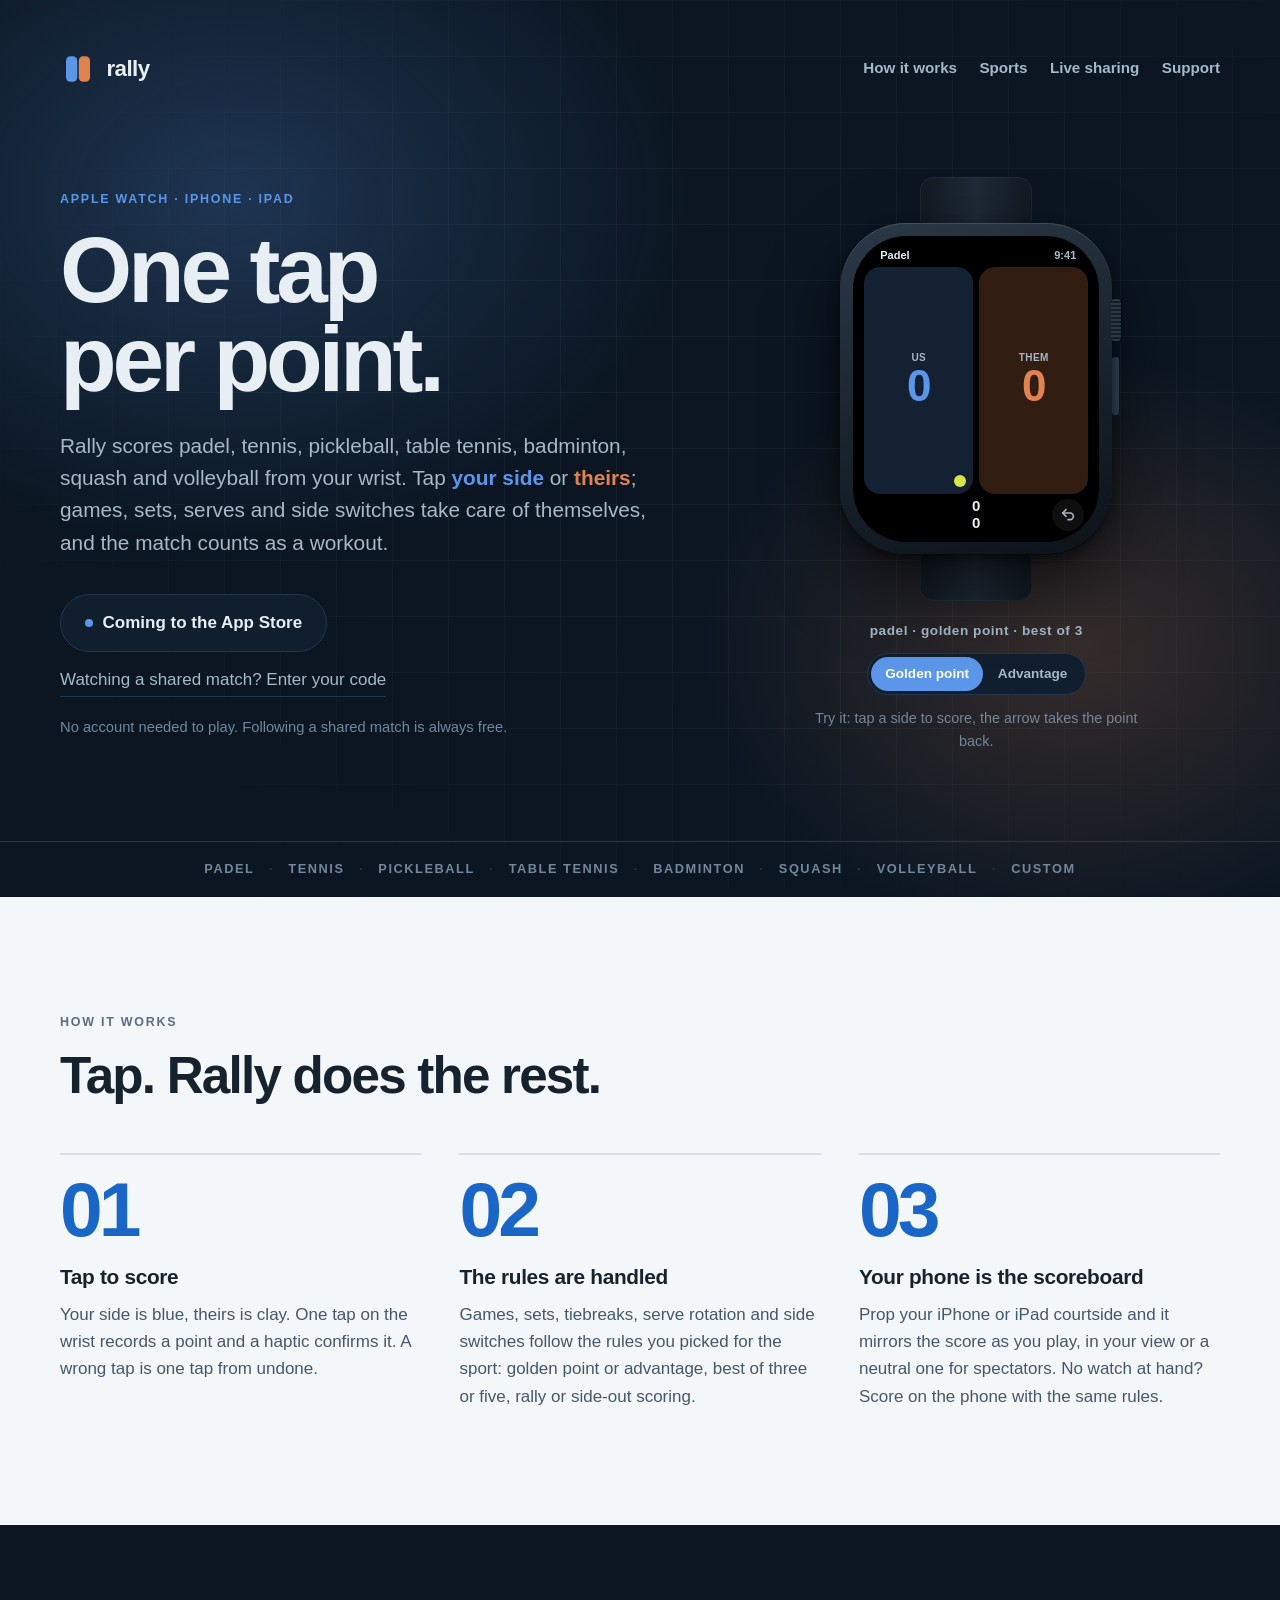
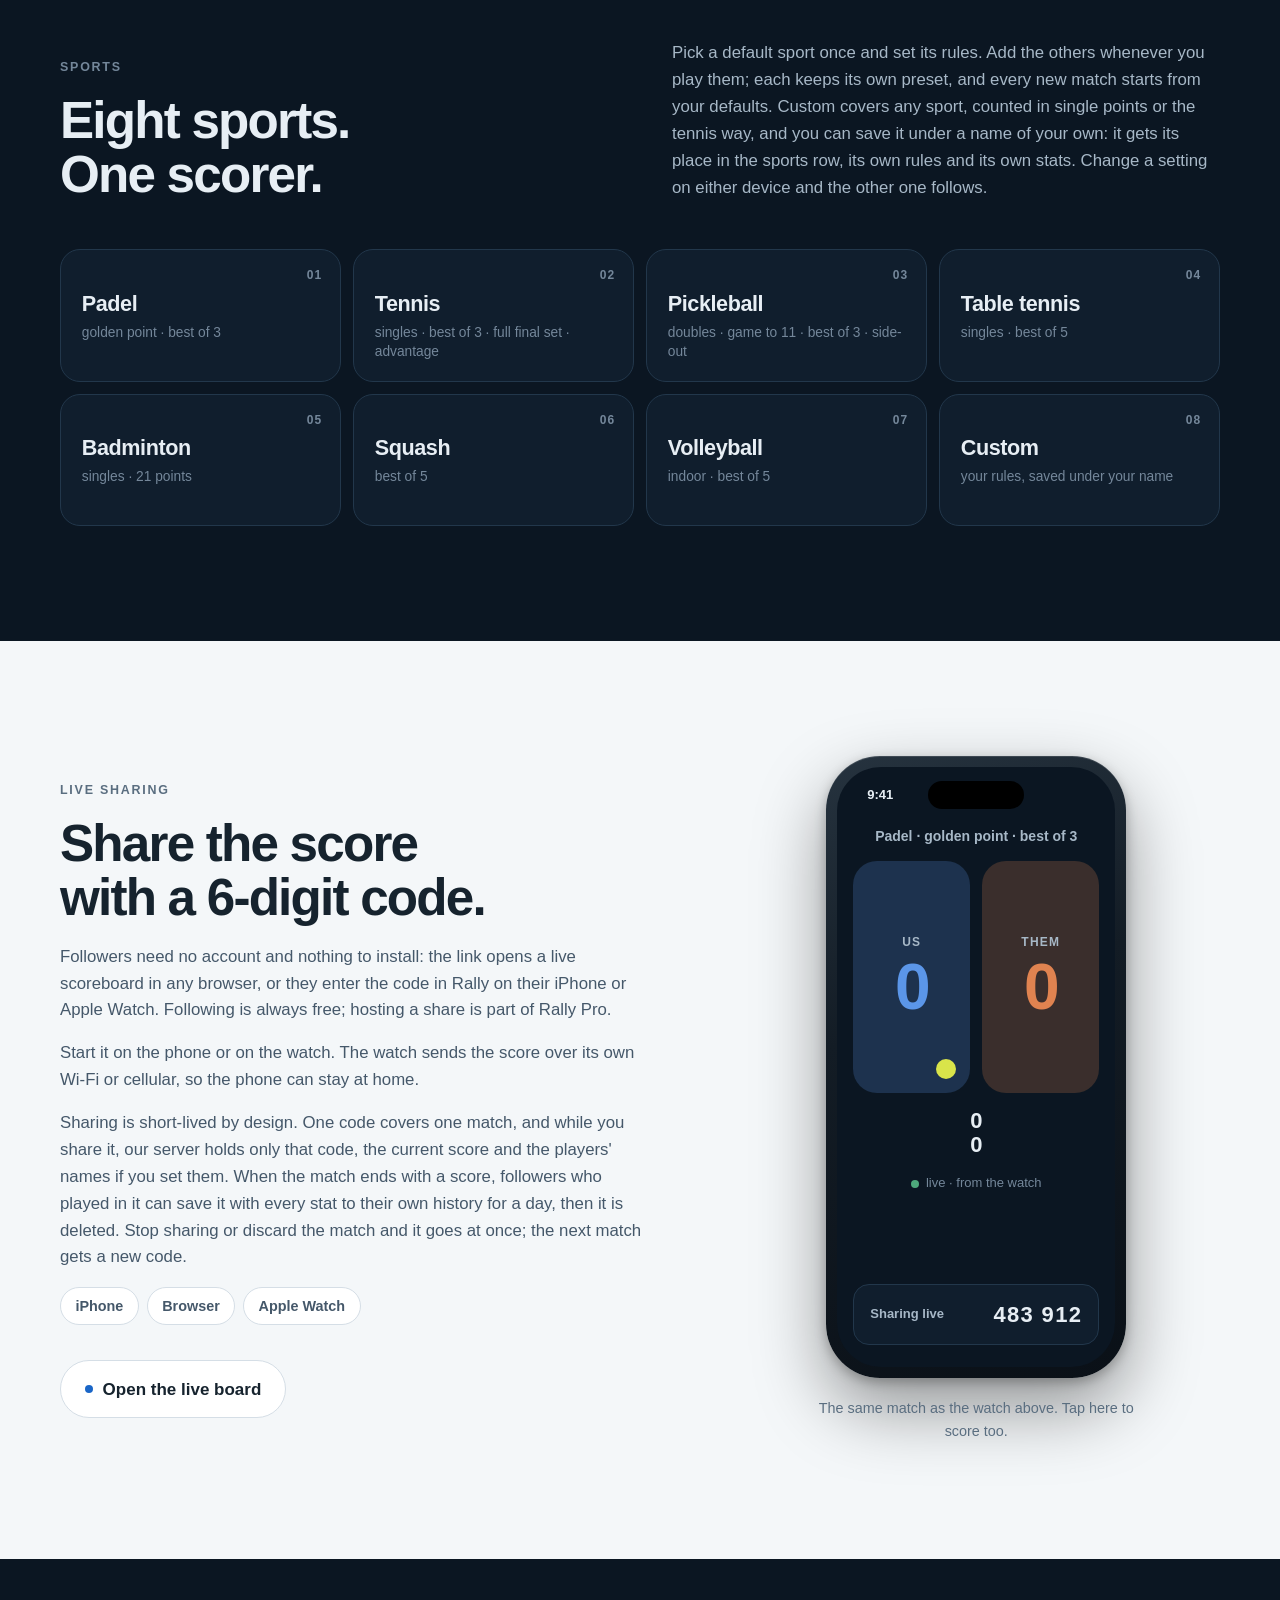
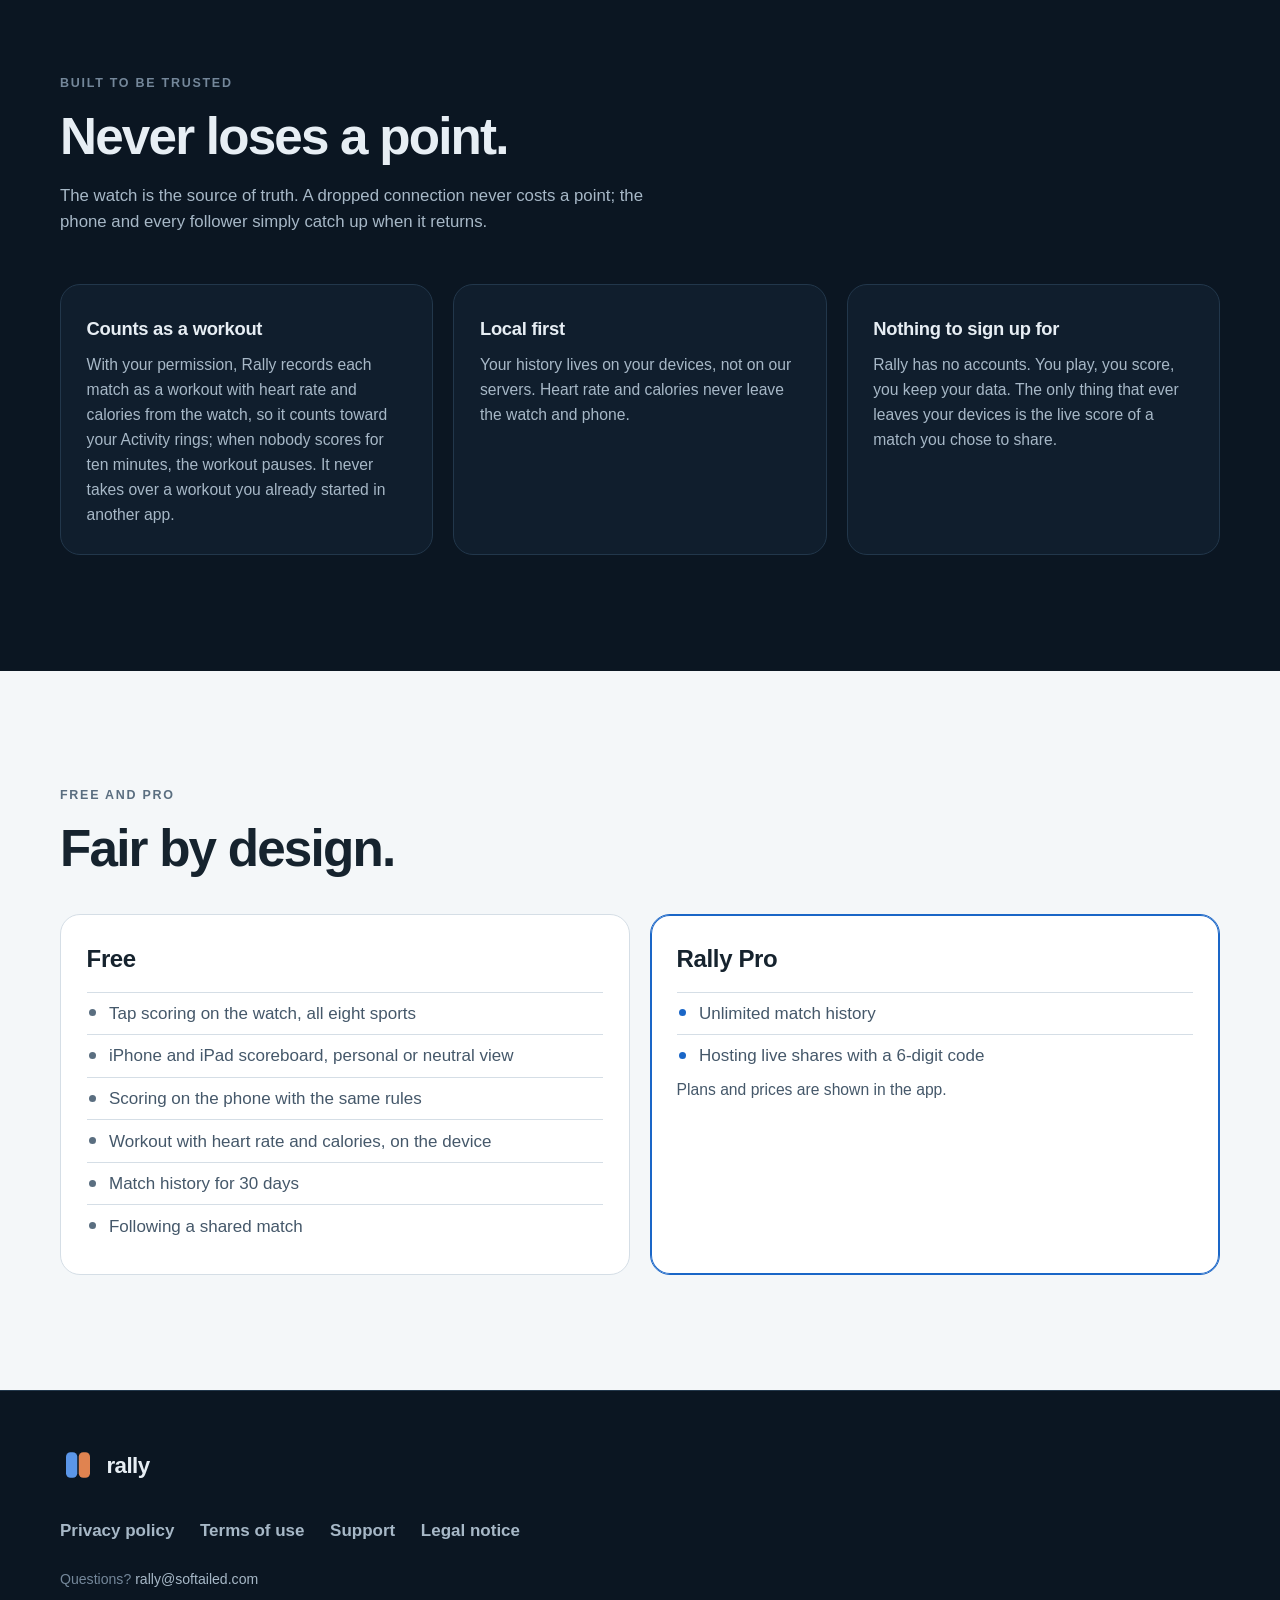
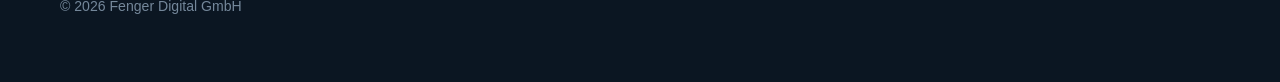
==== commit e7a10822: "Round 30: the watch shares on its own internet (landing line, privacy EN/DE names the device that ke" ====
--- a/index.html
+++ b/index.html
@@ -239,6 +239,7 @@
       <p class="eyebrow">Live sharing</p>
       <h2>Share the score with a 6-digit code.</h2>
       <p class="copy">Followers need no account and nothing to install: the link opens a live scoreboard in any browser, or they enter the code in Rally on their iPhone or Apple Watch. Following is always free; hosting a share is part of Rally Pro.</p>
+      <p class="copy">Start it on the phone or on the watch. The watch sends the score over its own Wi-Fi or cellular, so the phone can stay at home.</p>
       <p class="copy">Sharing is short-lived by design. One code covers one match, and while you share it, our server holds only that code, the current score and the players' names if you set them. When the match ends with a score, followers who played in it can save it with every stat to their own history for a day, then it is deleted. Stop sharing or discard the match and it goes at once; the next match gets a new code.</p>
       <ul class="follows" aria-label="Where followers can watch">
         <li>iPhone</li><li>Browser</li><li>Apple Watch</li>
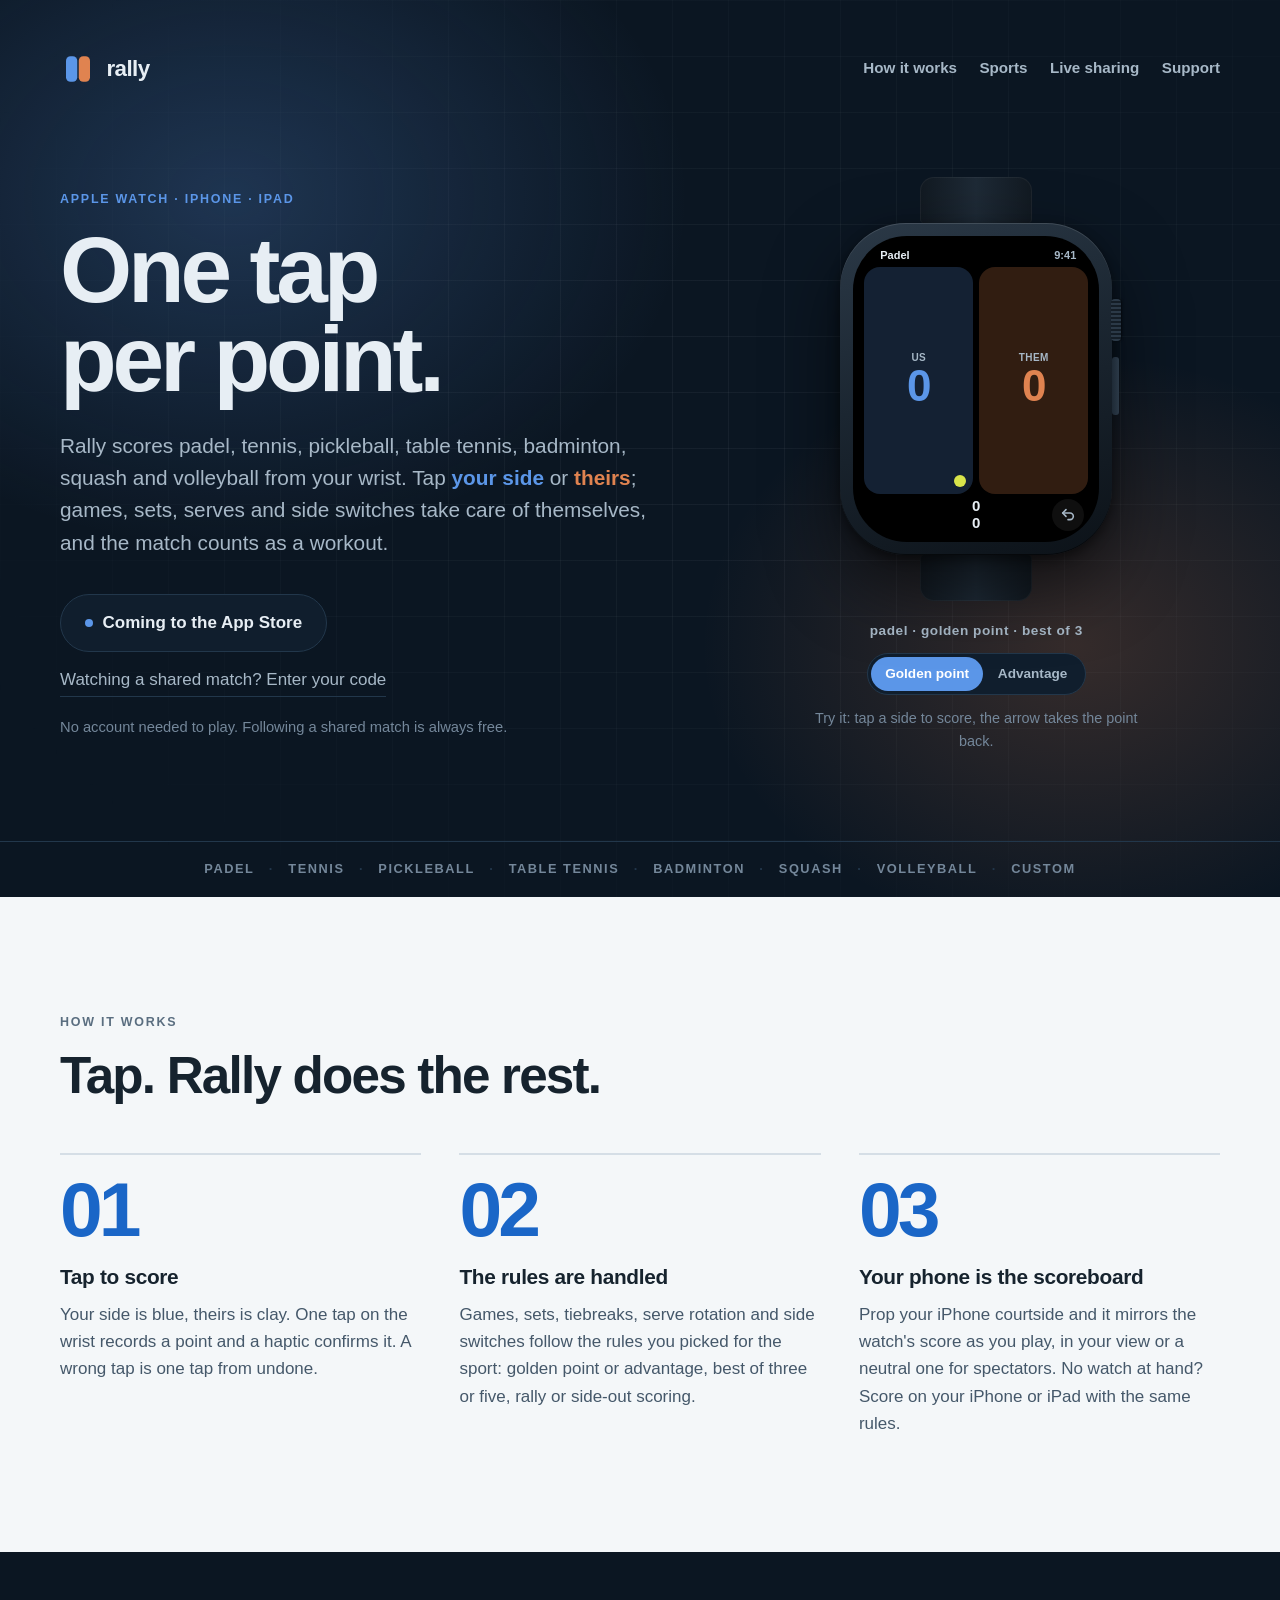
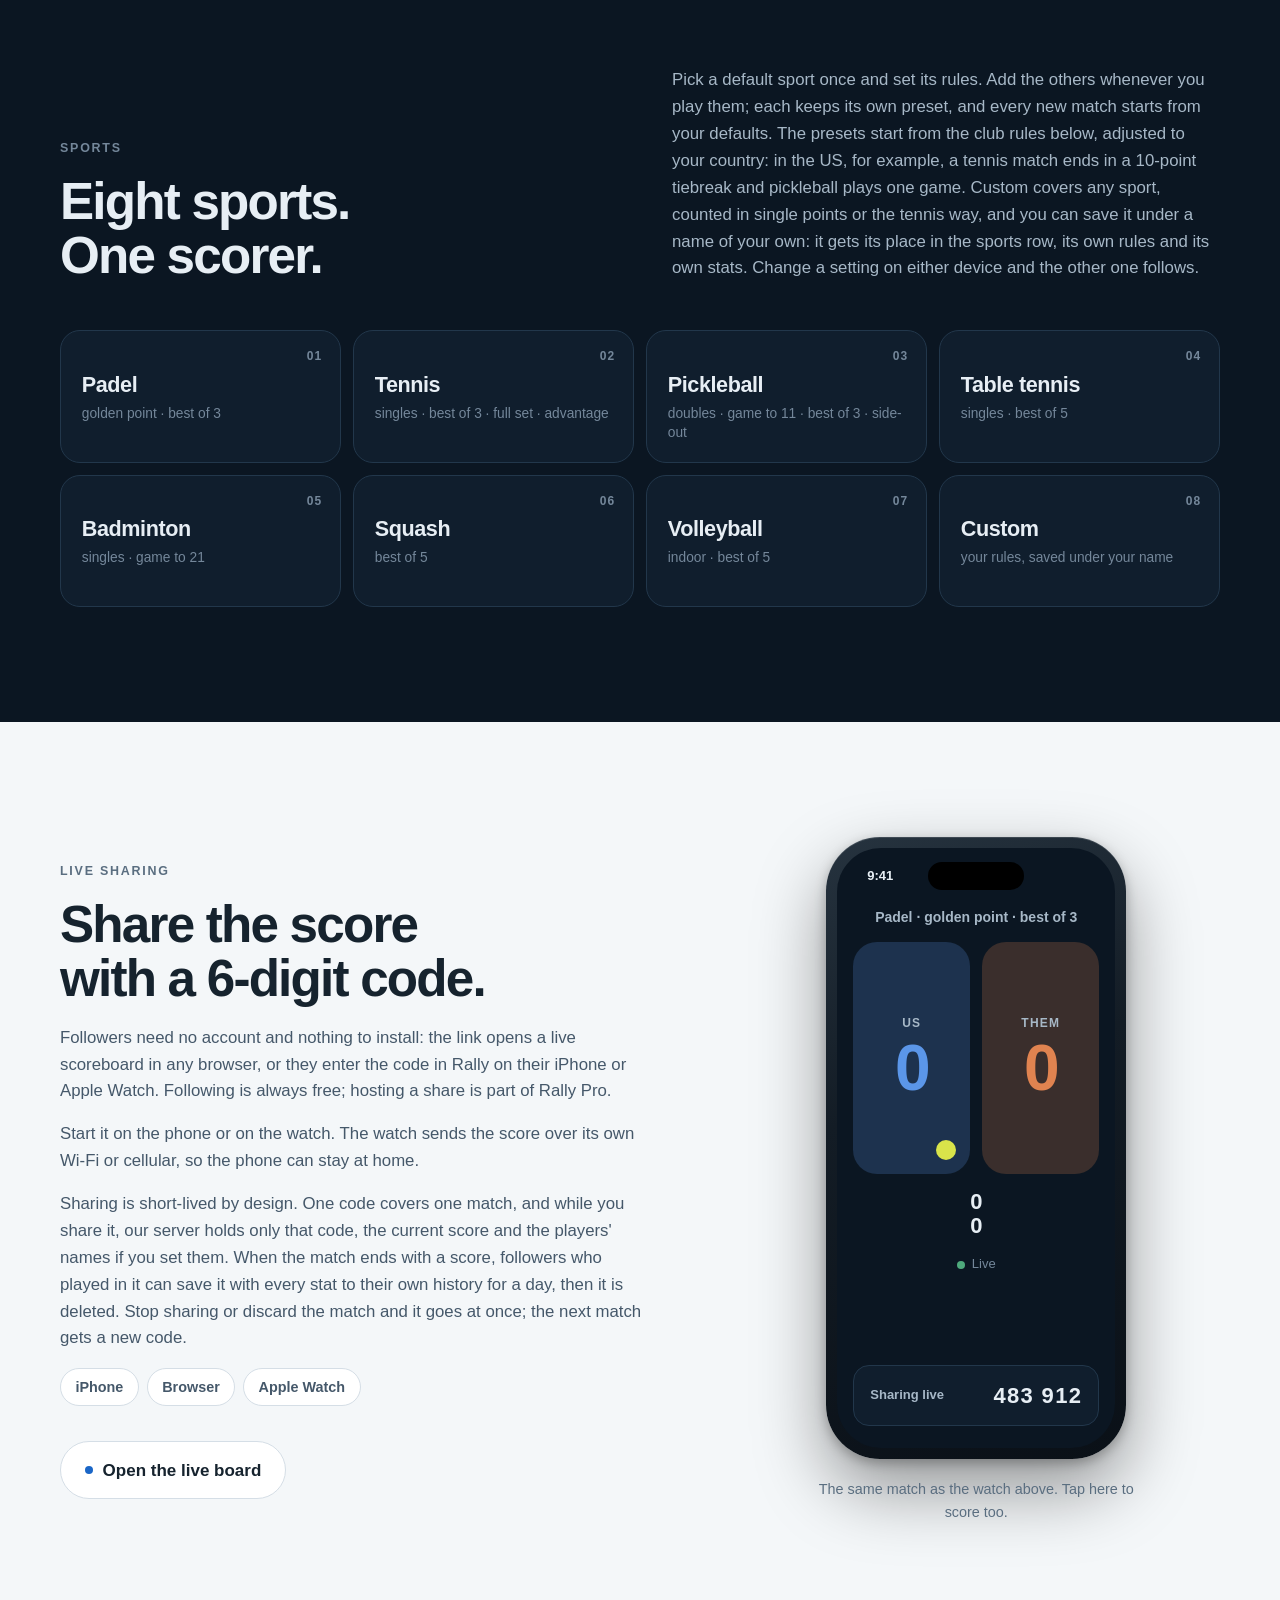
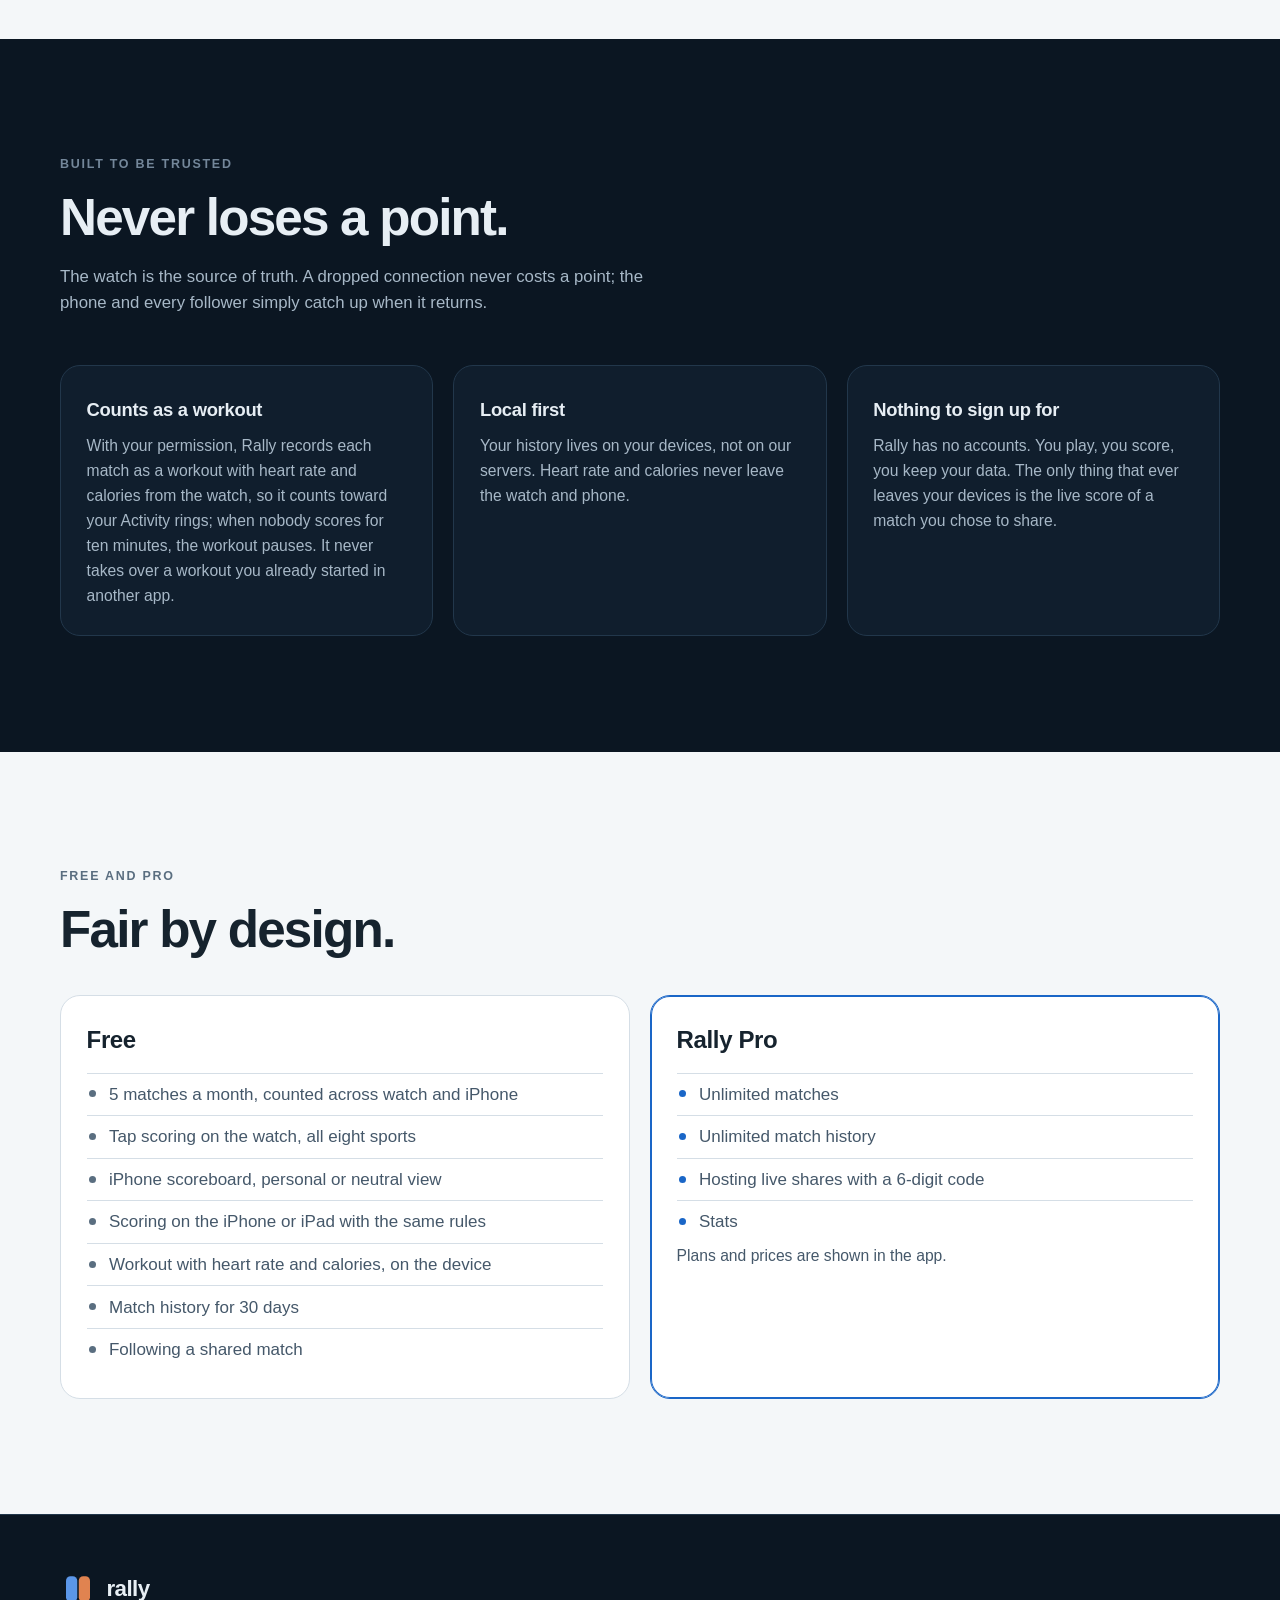
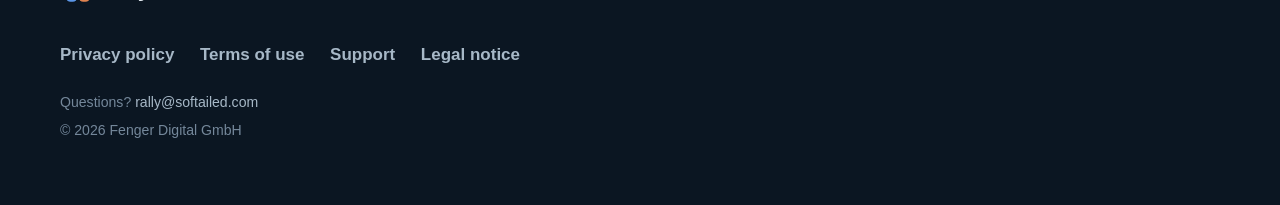
==== commit 53a22b7c: "Round 31: terms and privacy (5 matches a month free, Match for a match), support (restore lives in t" ====
--- a/index.html
+++ b/index.html
@@ -165,14 +165,18 @@
       <div class="step reveal">
         <span class="num">03</span>
         <h3>Your phone is the scoreboard</h3>
-        <p>Prop your iPhone or iPad courtside and it mirrors the score as you play, in your view or a neutral one for spectators. No watch at hand? Score on the phone with the same rules.</p>
+        <p>Prop your iPhone courtside and it mirrors the watch's score as you play, in your view or a neutral one for spectators. No watch at hand? Score on your iPhone or iPad with the same rules.</p>
       </div>
     </div>
   </div>
 </section>
 
-<!-- 03 Sports: court night, the eight sports with their default rules.
-     Nothing is selected here: the sport is chosen in the app. -->
+<!-- 03 Sports: court night, the eight sports with their CLUB RULES, the
+     app's own rules lines for a device whose country the region table does
+     not name (round 31, decision 2; scripts/verify-site.mjs holds each line
+     to src/sportCatalog.ts summary()). The presets in the app start from
+     the device's country, which the copy says. Nothing is selected here:
+     the sport is chosen in the app. -->
 <section class="band dark" id="sports">
   <div class="wrap wide">
     <div class="sports-head">
@@ -180,14 +184,14 @@
         <p class="eyebrow">Sports</p>
         <h2>Eight sports. One scorer.</h2>
       </div>
-      <p class="copy">Pick a default sport once and set its rules. Add the others whenever you play them; each keeps its own preset, and every new match starts from your defaults. Custom covers any sport, counted in single points or the tennis way, and you can save it under a name of your own: it gets its place in the sports row, its own rules and its own stats. Change a setting on either device and the other one follows.</p>
+      <p class="copy">Pick a default sport once and set its rules. Add the others whenever you play them; each keeps its own preset, and every new match starts from your defaults. The presets start from the club rules below, adjusted to your country: in the US, for example, a tennis match ends in a 10-point tiebreak and pickleball plays one game. Custom covers any sport, counted in single points or the tennis way, and you can save it under a name of your own: it gets its place in the sports row, its own rules and its own stats. Change a setting on either device and the other one follows.</p>
     </div>
-    <ul class="sports" aria-label="Sports Rally scores, with their default rules">
+    <ul class="sports" aria-label="Sports Rally scores, with their club rules">
       <li class="sport reveal"><span class="idx">01</span><span class="sname">Padel</span><span class="srules">golden point · best of 3</span></li>
-      <li class="sport reveal"><span class="idx">02</span><span class="sname">Tennis</span><span class="srules">singles · best of 3 · full final set · advantage</span></li>
+      <li class="sport reveal"><span class="idx">02</span><span class="sname">Tennis</span><span class="srules">singles · best of 3 · full set · advantage</span></li>
       <li class="sport reveal"><span class="idx">03</span><span class="sname">Pickleball</span><span class="srules">doubles · game to 11 · best of 3 · side-out</span></li>
       <li class="sport reveal"><span class="idx">04</span><span class="sname">Table tennis</span><span class="srules">singles · best of 5</span></li>
-      <li class="sport reveal"><span class="idx">05</span><span class="sname">Badminton</span><span class="srules">singles · 21 points</span></li>
+      <li class="sport reveal"><span class="idx">05</span><span class="sname">Badminton</span><span class="srules">singles · game to 21</span></li>
       <li class="sport reveal"><span class="idx">06</span><span class="sname">Squash</span><span class="srules">best of 5</span></li>
       <li class="sport reveal"><span class="idx">07</span><span class="sname">Volleyball</span><span class="srules">indoor · best of 5</span></li>
       <li class="sport reveal"><span class="idx">08</span><span class="sname">Custom</span><span class="srules">your rules, saved under your name</span></li>
@@ -226,7 +230,7 @@
             </div>
           </div>
           <div class="mini" id="pMini" aria-label="Games by set"></div>
-          <div class="status" id="pStatus"><span class="dot"></span><span id="pStatusText">live · from the watch</span></div>
+          <div class="status" id="pStatus"><span class="dot"></span><span id="pStatusText">Live</span></div>
           <div class="sharestrip" aria-label="Share strip">
             <span class="ss-lbl">Sharing live</span>
             <span class="ss-code">483 912</span>
@@ -284,9 +288,10 @@
       <div class="card plan reveal">
         <h3>Free</h3>
         <ul>
+          <li>5 matches a month, counted across watch and iPhone</li>
           <li>Tap scoring on the watch, all eight sports</li>
-          <li>iPhone and iPad scoreboard, personal or neutral view</li>
-          <li>Scoring on the phone with the same rules</li>
+          <li>iPhone scoreboard, personal or neutral view</li>
+          <li>Scoring on the iPhone or iPad with the same rules</li>
           <li>Workout with heart rate and calories, on the device</li>
           <li>Match history for 30 days</li>
           <li>Following a shared match</li>
@@ -295,8 +300,10 @@
       <div class="card plan pro reveal">
         <h3>Rally Pro</h3>
         <ul>
+          <li>Unlimited matches</li>
           <li>Unlimited match history</li>
           <li>Hosting live shares with a 6-digit code</li>
+          <li>Stats</li>
         </ul>
         <p class="plan-note">Plans and prices are shown in the app.</p>
       </div>
@@ -634,7 +641,7 @@
 
     var mp = matchPoint(s);
     var status = !live ? (s.winner === 0 ? 'match won · us' : 'match won · them')
-      : mp !== null ? 'match point' : s.tb ? 'tiebreak' : 'live · from the watch';
+      : mp !== null ? 'match point' : s.tb ? 'tiebreak' : 'Live';
     $('pStatusText').textContent = status;
     $('pStatus').classList.toggle('off', !live);
 
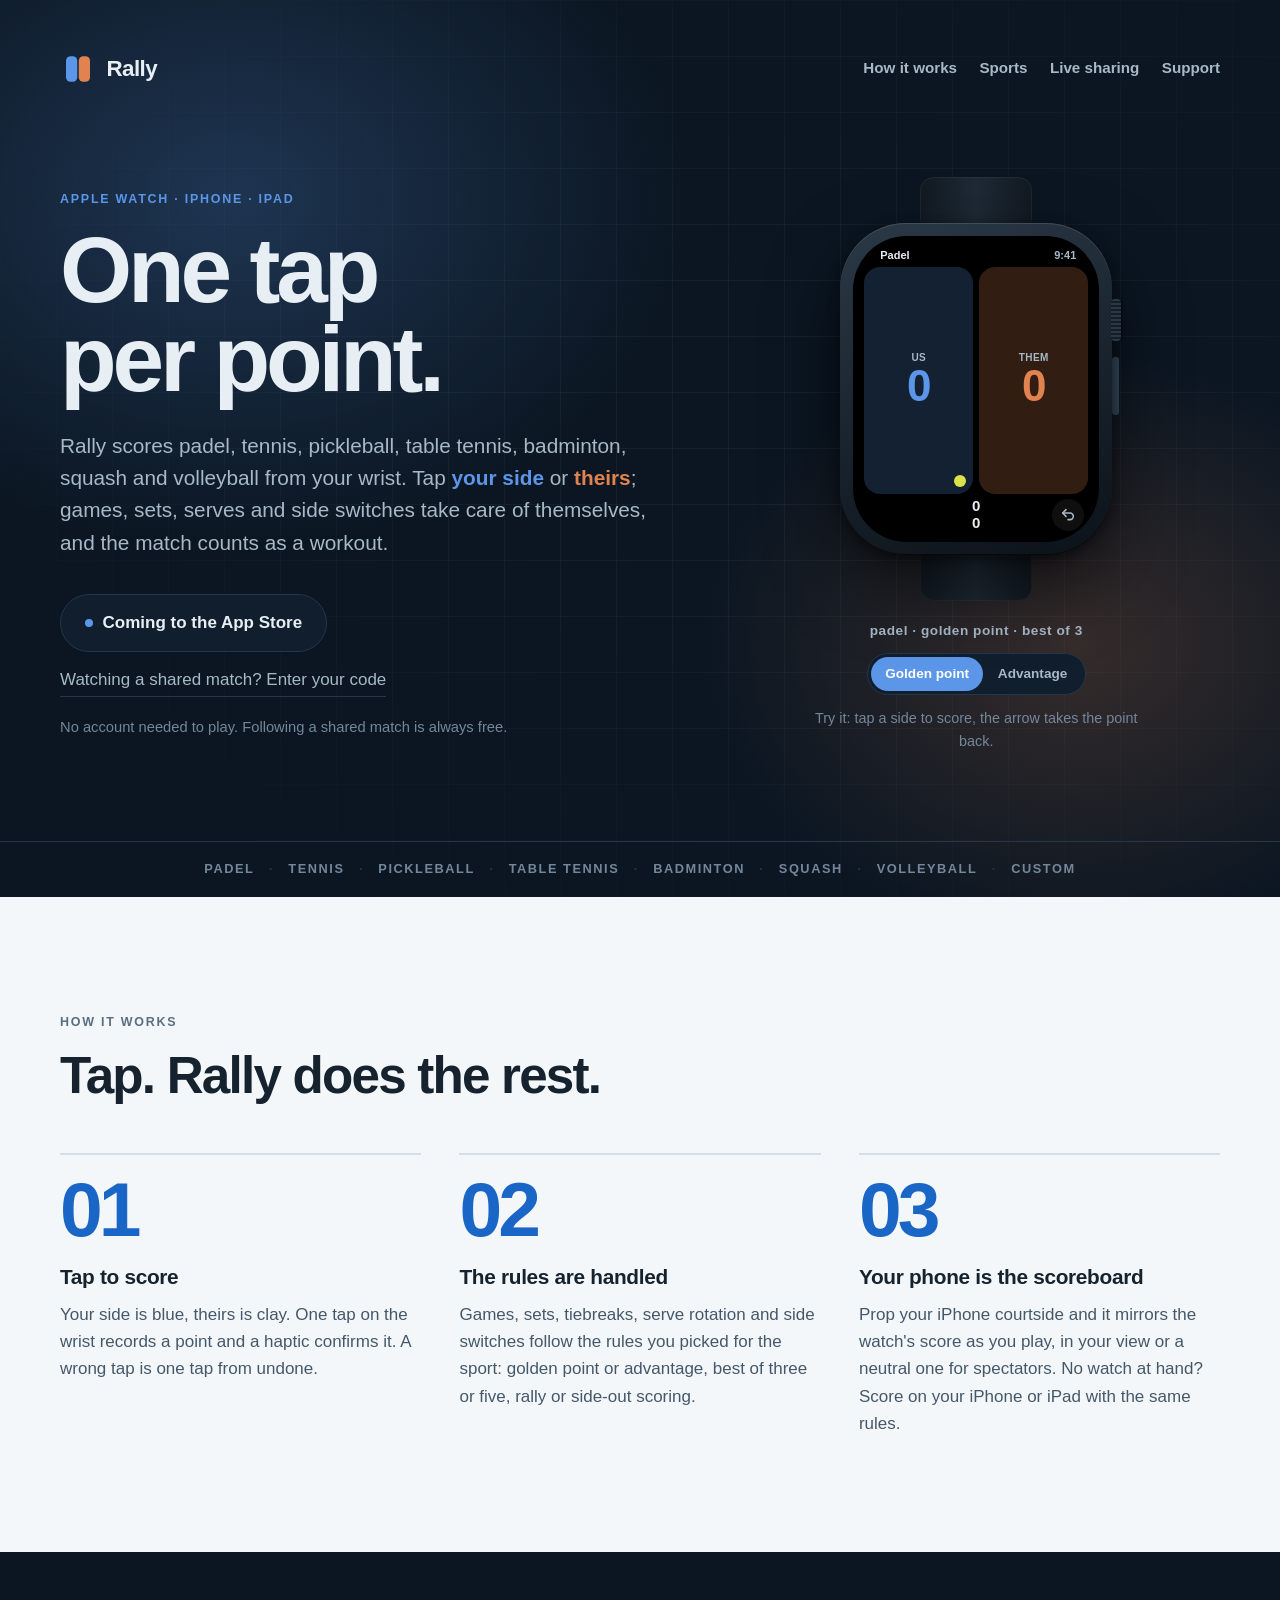
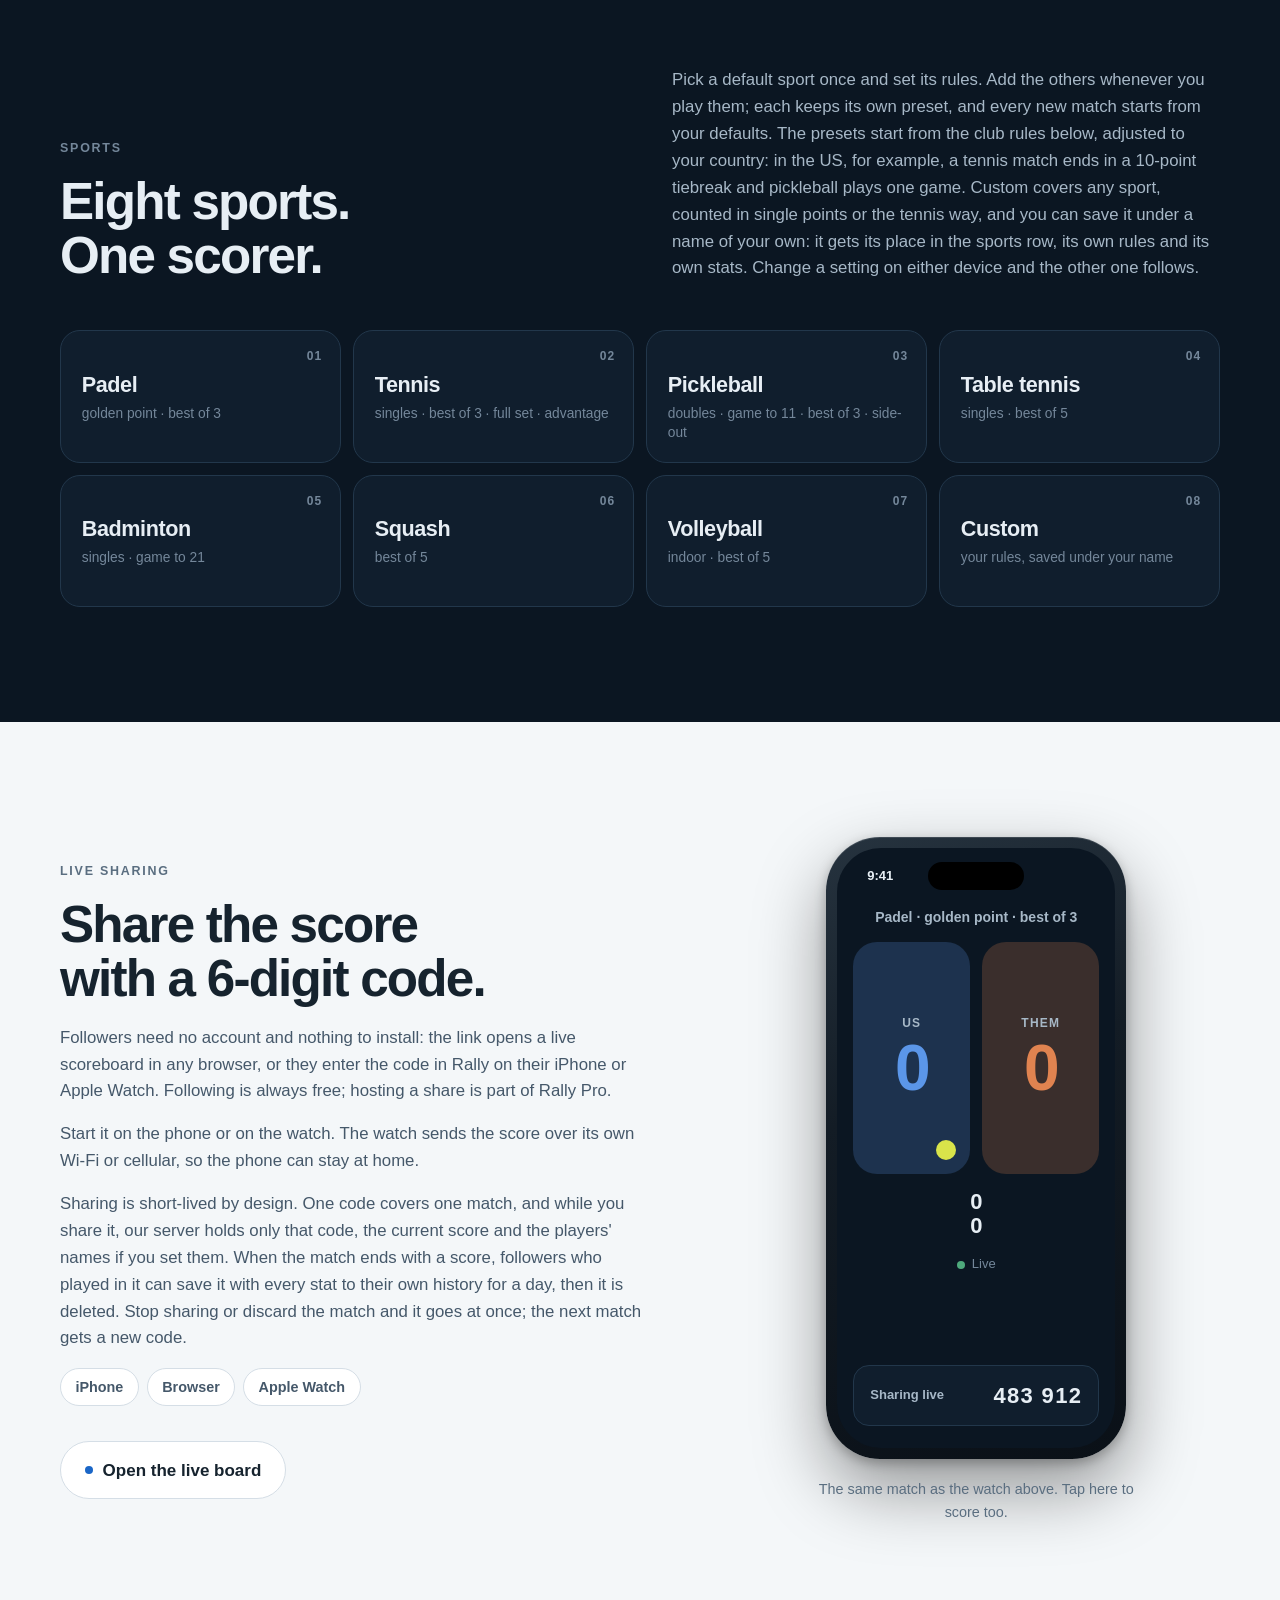
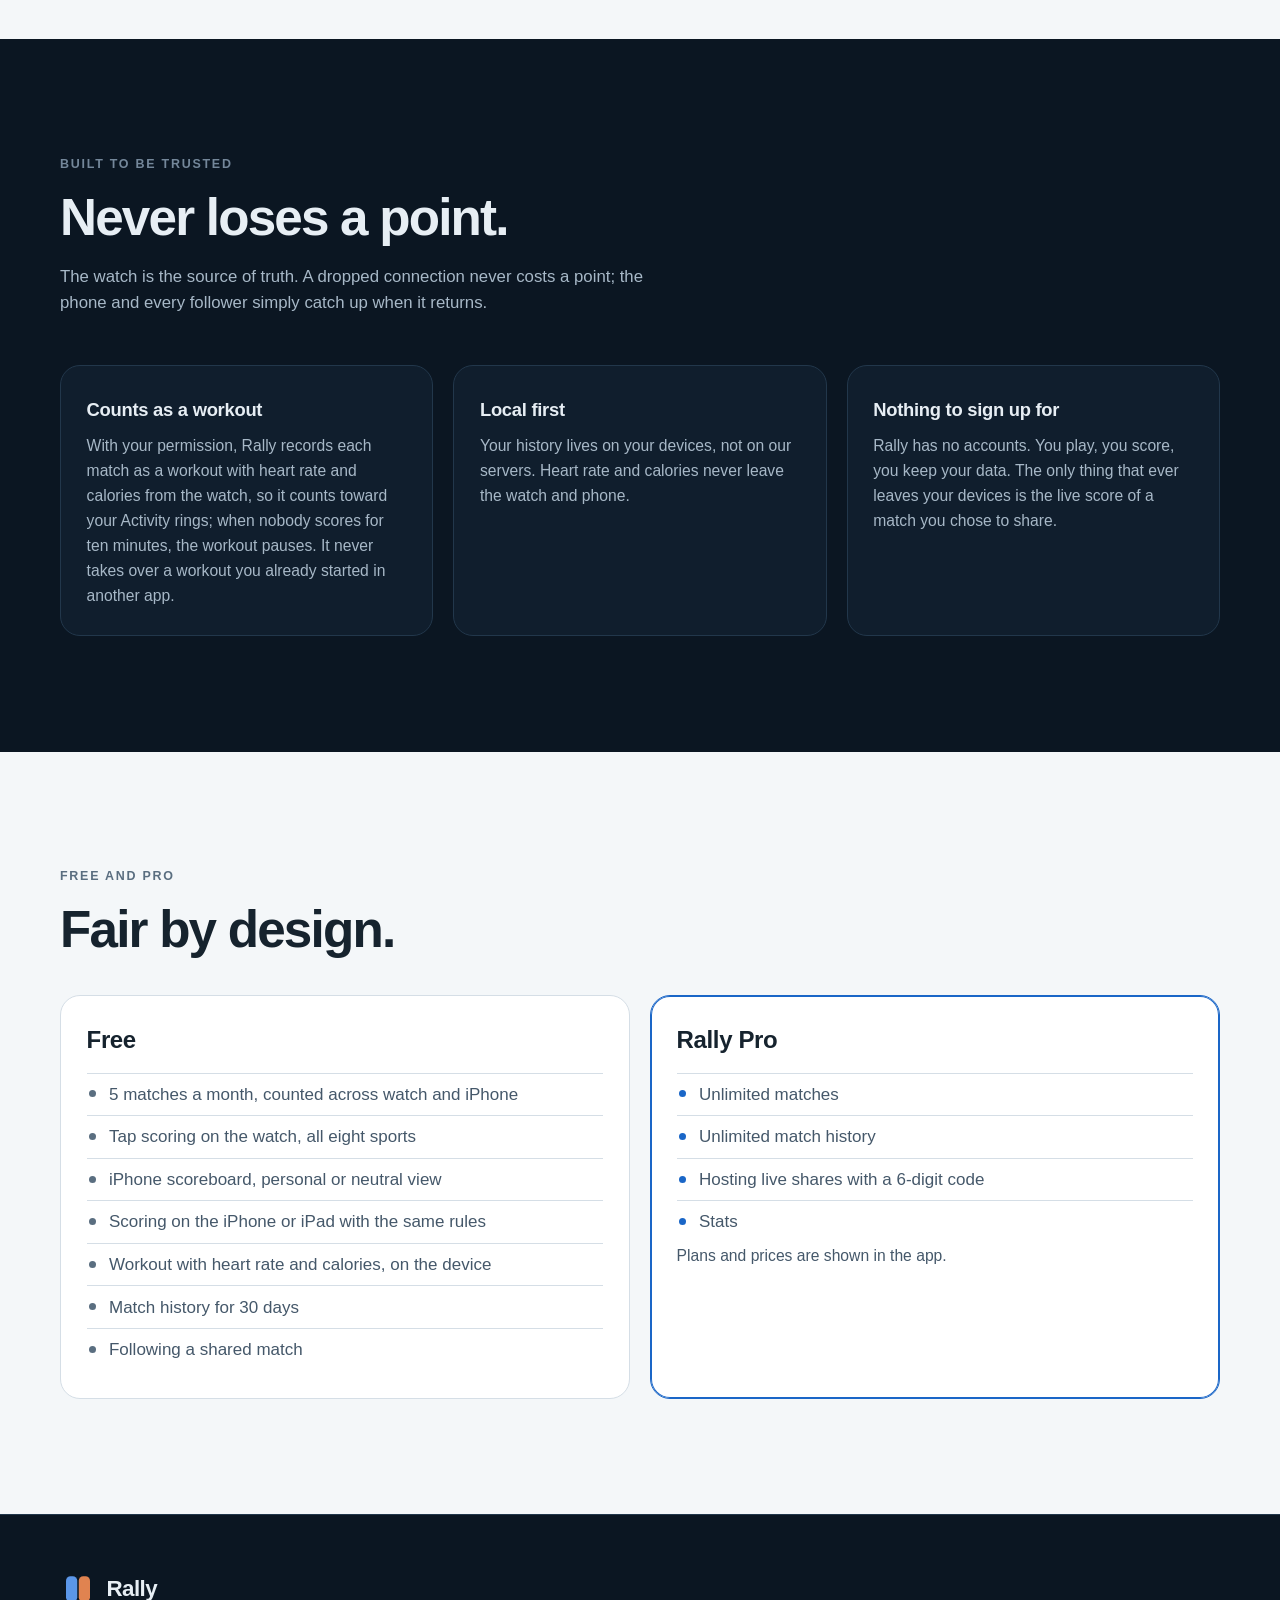
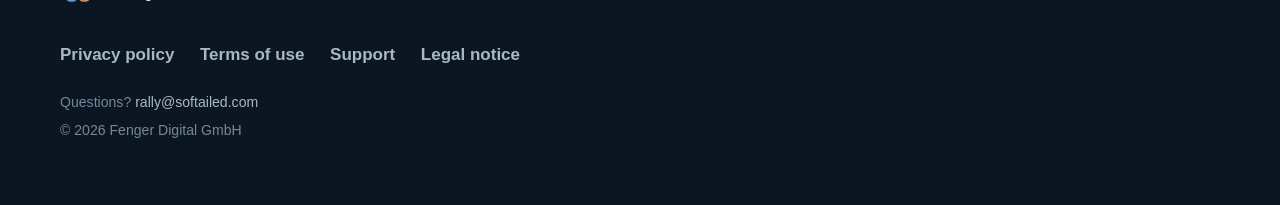
==== commit 78b2a3ce: "Brand: the wordmark is Rally with a capital R in every brand row and the landing's title Co-Authored" ====
--- a/index.html
+++ b/index.html
@@ -12,7 +12,7 @@
      App Review has to be able to fetch them. -->
 <meta name="robots" content="noindex, nofollow">
 <meta name="viewport" content="width=device-width, initial-scale=1">
-<title>rally</title>
+<title>Rally</title>
 <meta name="description" content="Rally is the watch-first score keeper for padel, tennis, pickleball, table tennis, badminton, squash and volleyball. One tap on the wrist per point; Rally keeps games, sets, serves and side switches straight.">
 <meta property="og:title" content="rally">
 <meta property="og:description" content="The watch-first score keeper for padel, tennis, pickleball, table tennis, badminton, squash and volleyball.">
@@ -56,7 +56,7 @@
     <nav class="topbar" aria-label="Site">
       <a class="brandrow" href="./" aria-label="Rally home">
         <svg class="mark" viewBox="0 0 96 96" aria-hidden="true"><rect class="m-us" x="16" y="14" width="30" height="68" rx="12"/><rect class="m-them" x="50" y="14" width="30" height="68" rx="12"/></svg>
-        <span class="n">rally</span>
+        <span class="n">Rally</span>
       </a>
       <div class="links">
         <a href="#how">How it works</a>
@@ -315,7 +315,7 @@
   <div class="wrap">
     <div class="brandrow">
       <svg class="mark" viewBox="0 0 96 96" aria-hidden="true"><rect class="m-us" x="16" y="14" width="30" height="68" rx="12"/><rect class="m-them" x="50" y="14" width="30" height="68" rx="12"/></svg>
-      <span class="n">rally</span>
+      <span class="n">Rally</span>
     </div>
     <nav aria-label="Legal">
       <a href="privacy/">Privacy policy</a>
--- a/style.css
+++ b/style.css
@@ -142,7 +142,6 @@
   font-weight: 700;
   font-size: 1.4rem;
   letter-spacing: -0.025em;
-  text-transform: lowercase;
   color: var(--ink);
 }
 h1 {
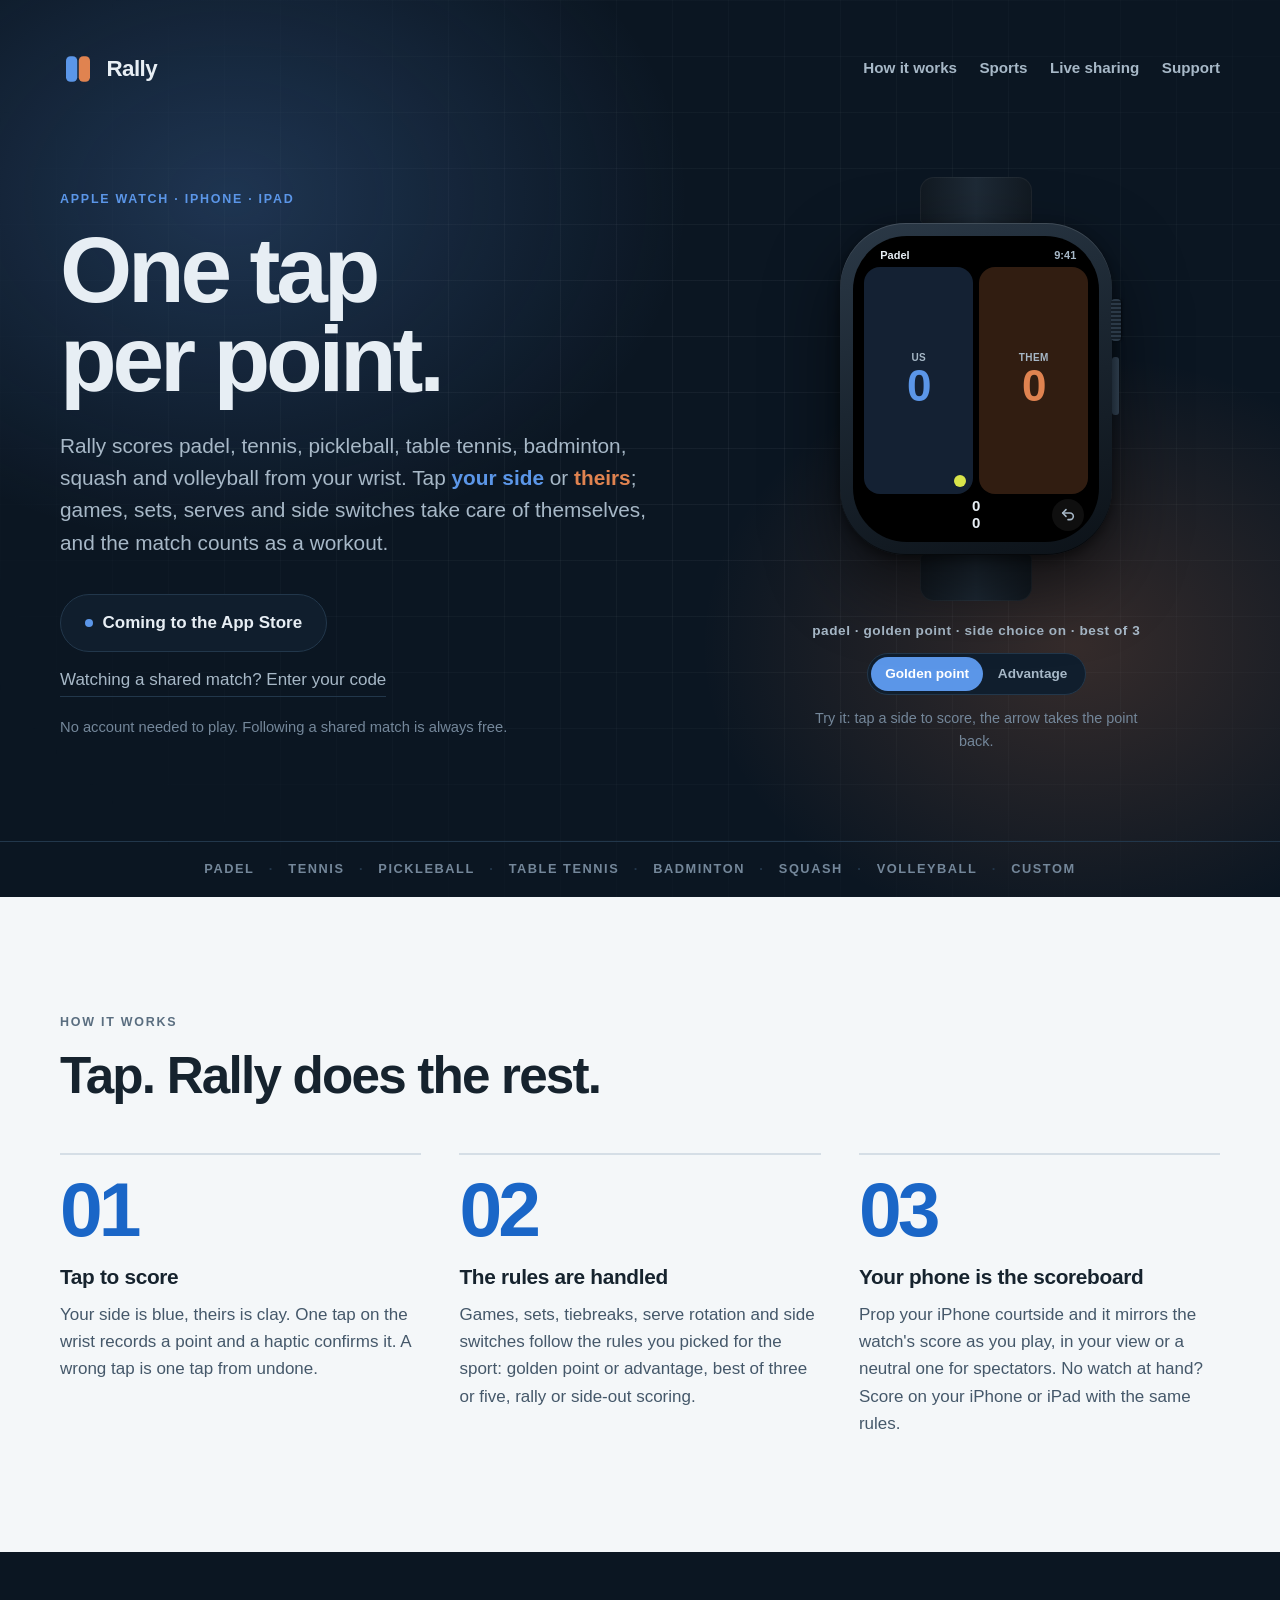
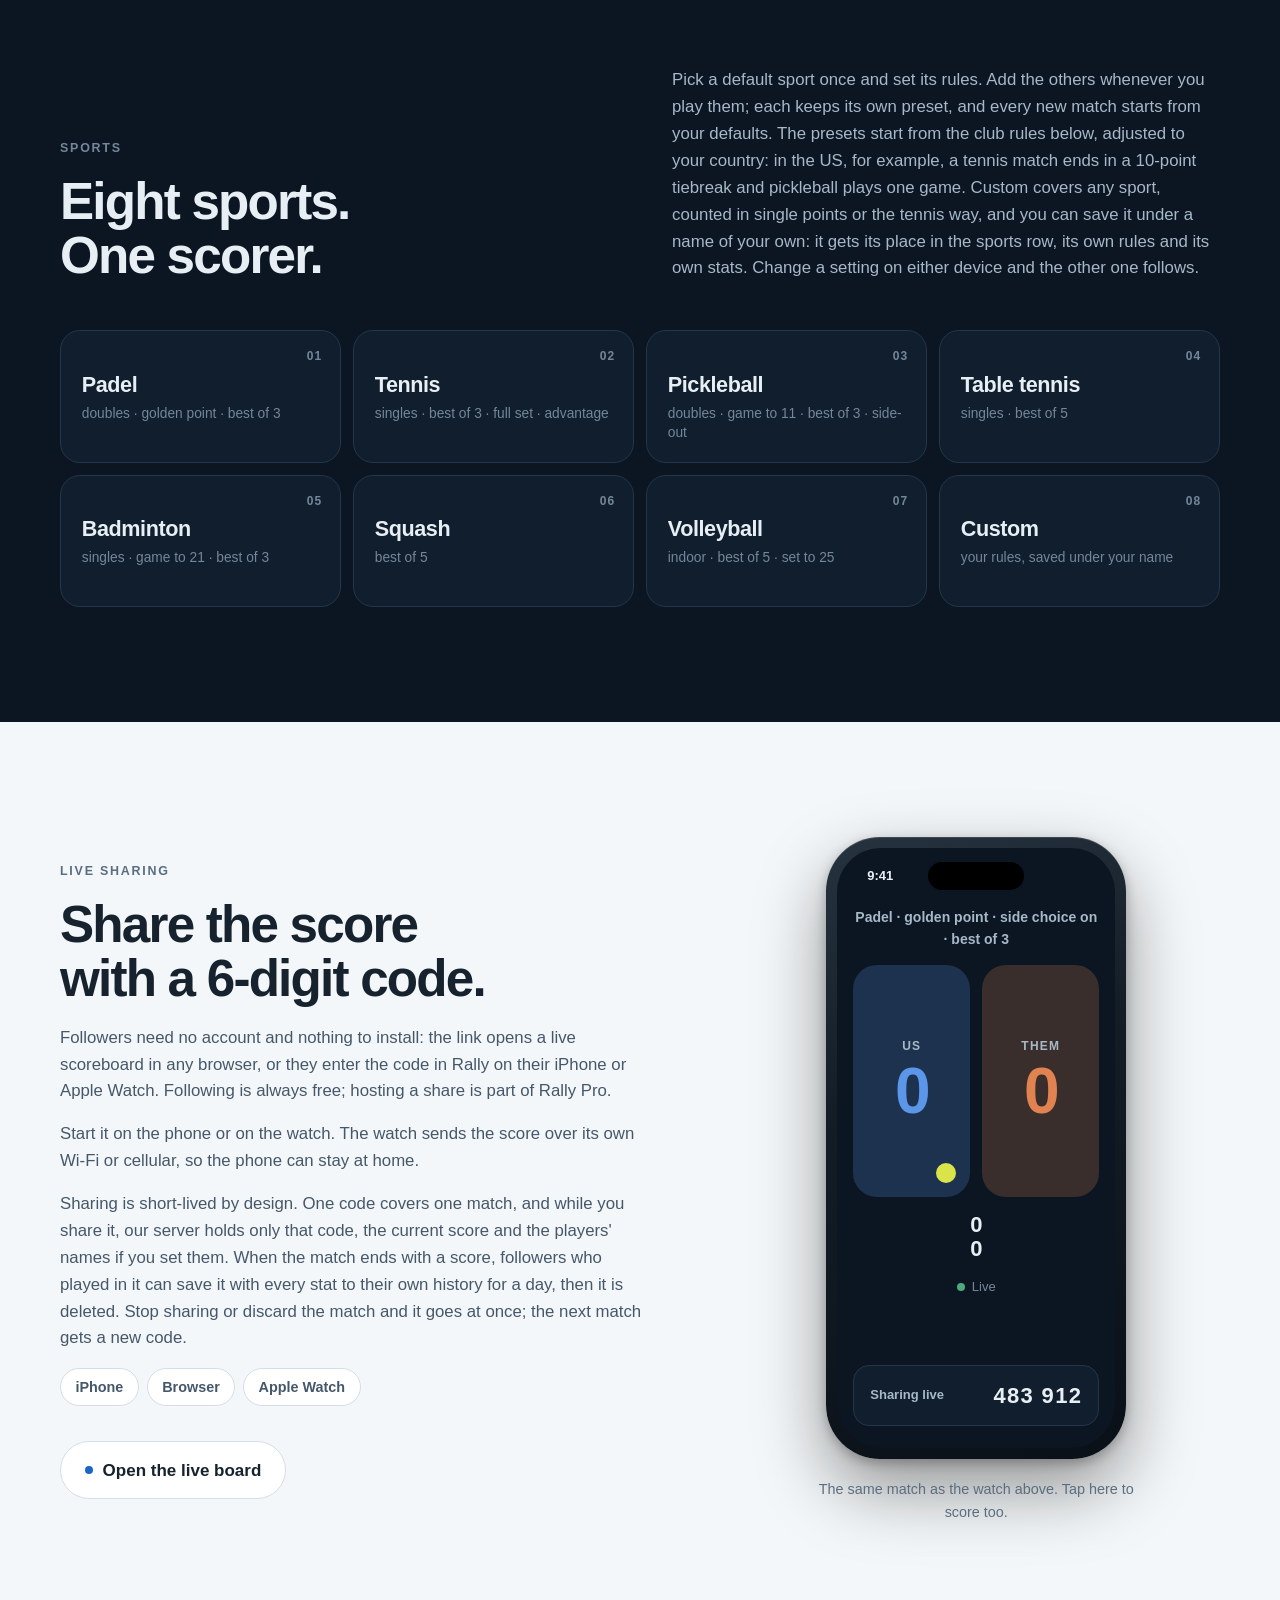
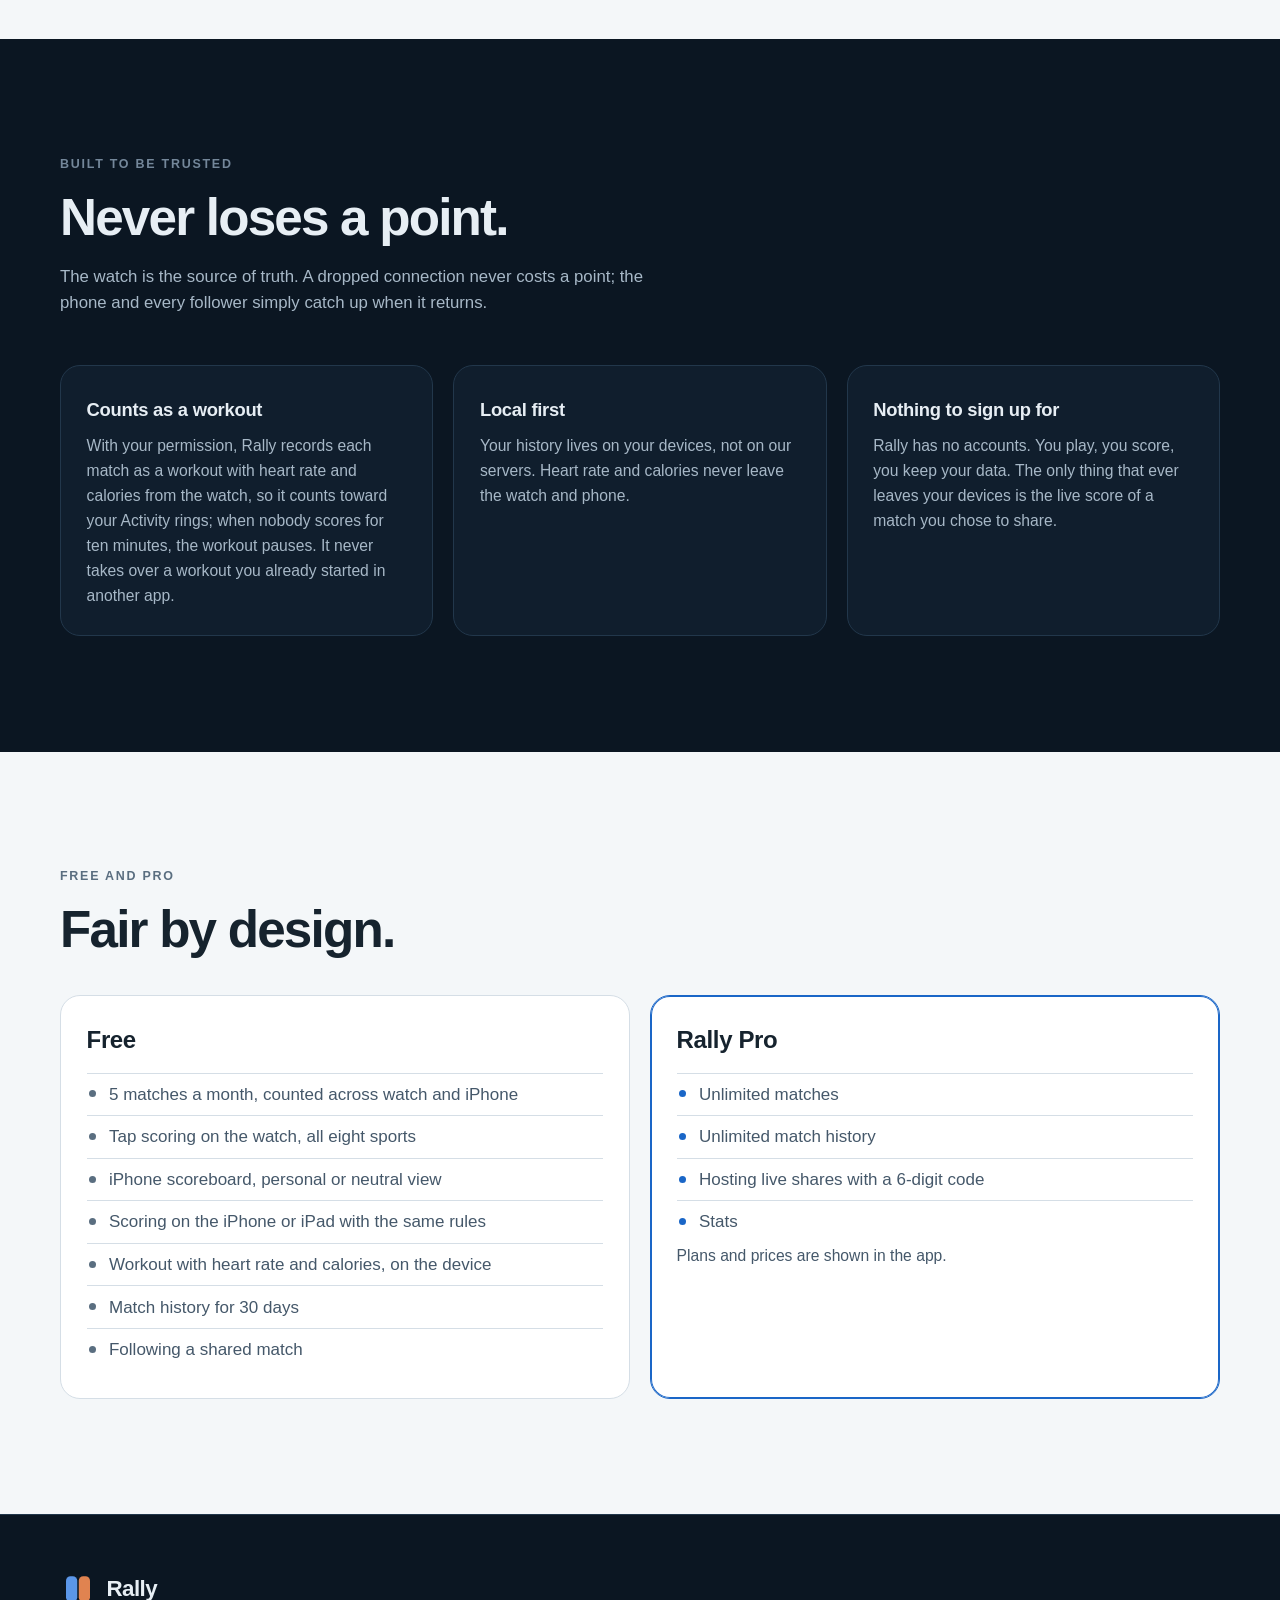
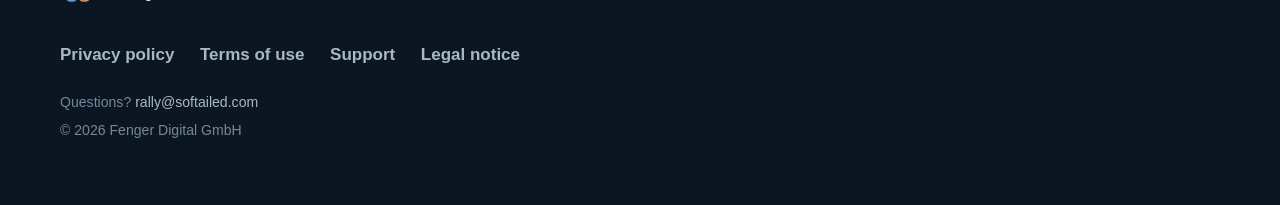
==== commit c66778ed: "Round 32: the landing's club-rules lines follow the app again (padel doubles, golden point, best of " ====
--- a/index.html
+++ b/index.html
@@ -35,7 +35,10 @@
      of three, tiebreak at 6-6, serve alternating per game and one-then-two
      in the tiebreak (packages/engine, padel preset).
      THE DECIDING-POINT CARD (feedback round 28, STYLE_GUIDE "The
-     deciding-point card", targets/watch/DecidingPointCard.swift): at 40:40
+     deciding-point card", targets/watch/DecidingPointCard.swift): the demo
+     plays with the Side choice row turned ON (feedback round 32, decision
+     5: in the app it is a setting under the deuce option, off by default,
+     so the rules line says "side choice on" while it applies). At 40:40
      with golden point the receivers pick the side, so an opaque card lies
      over the tiles (never over the undo row) until it is answered. It asks
      from the wearer's own position ("Which side do you receive on?" when
@@ -131,7 +134,7 @@
           <div class="strap bottom" aria-hidden="true"></div>
         </div>
         <div class="demo-foot">
-          <p class="rulesline" id="wRules">padel · golden point · best of 3</p>
+          <p class="rulesline" id="wRules">padel · golden point · side choice on · best of 3</p>
           <div class="seg" role="group" aria-label="Deuce rule for the demo">
             <button class="seg-btn is-on" type="button" data-deuce="golden" aria-pressed="true">Golden point</button>
             <button class="seg-btn" type="button" data-deuce="advantage" aria-pressed="false">Advantage</button>
@@ -187,13 +190,13 @@
       <p class="copy">Pick a default sport once and set its rules. Add the others whenever you play them; each keeps its own preset, and every new match starts from your defaults. The presets start from the club rules below, adjusted to your country: in the US, for example, a tennis match ends in a 10-point tiebreak and pickleball plays one game. Custom covers any sport, counted in single points or the tennis way, and you can save it under a name of your own: it gets its place in the sports row, its own rules and its own stats. Change a setting on either device and the other one follows.</p>
     </div>
     <ul class="sports" aria-label="Sports Rally scores, with their club rules">
-      <li class="sport reveal"><span class="idx">01</span><span class="sname">Padel</span><span class="srules">golden point · best of 3</span></li>
+      <li class="sport reveal"><span class="idx">01</span><span class="sname">Padel</span><span class="srules">doubles · golden point · best of 3</span></li>
       <li class="sport reveal"><span class="idx">02</span><span class="sname">Tennis</span><span class="srules">singles · best of 3 · full set · advantage</span></li>
       <li class="sport reveal"><span class="idx">03</span><span class="sname">Pickleball</span><span class="srules">doubles · game to 11 · best of 3 · side-out</span></li>
       <li class="sport reveal"><span class="idx">04</span><span class="sname">Table tennis</span><span class="srules">singles · best of 5</span></li>
-      <li class="sport reveal"><span class="idx">05</span><span class="sname">Badminton</span><span class="srules">singles · game to 21</span></li>
+      <li class="sport reveal"><span class="idx">05</span><span class="sname">Badminton</span><span class="srules">singles · game to 21 · best of 3</span></li>
       <li class="sport reveal"><span class="idx">06</span><span class="sname">Squash</span><span class="srules">best of 5</span></li>
-      <li class="sport reveal"><span class="idx">07</span><span class="sname">Volleyball</span><span class="srules">indoor · best of 5</span></li>
+      <li class="sport reveal"><span class="idx">07</span><span class="sname">Volleyball</span><span class="srules">indoor · best of 5 · set to 25</span></li>
       <li class="sport reveal"><span class="idx">08</span><span class="sname">Custom</span><span class="srules">your rules, saved under your name</span></li>
     </ul>
   </div>
@@ -216,7 +219,7 @@
         <div class="screen">
           <div class="island" aria-hidden="true"></div>
           <div class="ptop" aria-hidden="true"><span class="ptime">9:41</span></div>
-          <p class="psport" id="pRules">Padel · golden point · best of 3</p>
+          <p class="psport" id="pRules">Padel · golden point · side choice on · best of 3</p>
           <div class="ptiles">
             <div class="ptile us" id="pA" role="button" tabindex="0" aria-label="Point for us">
               <span class="lbl">Us</span>
@@ -487,11 +490,14 @@
     reset();
   }
 
-  // packages/engine/src/labels.ts
+  // packages/engine/src/labels.ts. Round 32 (decision 15), the official
+  // display: an advantage reads AD for the side ahead and NOTHING for the
+  // other; the demo plays golden point and advantage, so every deuce reads
+  // 40:40 (no D2 or SP here).
   function tennisLabel(p, o) {
     if (p >= 3 && o >= 3) {
       if (p === o) return '40';
-      return p > o ? 'Ad' : '40';
+      return p > o ? 'AD' : '';
     }
     return LADDER[Math.min(p, 3)];
   }
@@ -547,8 +553,11 @@
     el.classList.add('pop');
   }
 
+  // Round 32 (decision 5): the demo's golden point plays with Side choice
+  // on (the card below), which the app's rules line names only when on;
+  // advantage has no deciding point, so the row and its words are gone.
   function rulesText(capital) {
-    return (capital ? 'Padel' : 'padel') + ' · ' + (deuce === 'golden' ? 'golden point' : 'advantage') + ' · best of 3';
+    return (capital ? 'Padel' : 'padel') + ' · ' + (deuce === 'golden' ? 'golden point · side choice on' : 'advantage') + ' · best of 3';
   }
 
   // The deciding-point card (round 28): up while the receivers' side is
--- a/style.css
+++ b/style.css
@@ -431,10 +431,14 @@
   color: var(--d-ink-soft);
   line-height: 1;
 }
+/* Round 32 (decision 15): the side behind at an advantage draws NOTHING
+   (an empty label); min-height keeps its line, so its label stays level
+   with the other tile's (in the phone mockup too). */
 .tile .num {
   font-size: 44px;
   font-weight: 800;
   line-height: 1;
+  min-height: 1em;
   font-variant-numeric: tabular-nums;
   letter-spacing: -0.02em;
 }
@@ -666,6 +670,7 @@
   font-size: 64px;
   font-weight: 800;
   line-height: 1.05;
+  min-height: 1.05em;
   font-variant-numeric: tabular-nums;
   letter-spacing: -0.03em;
 }
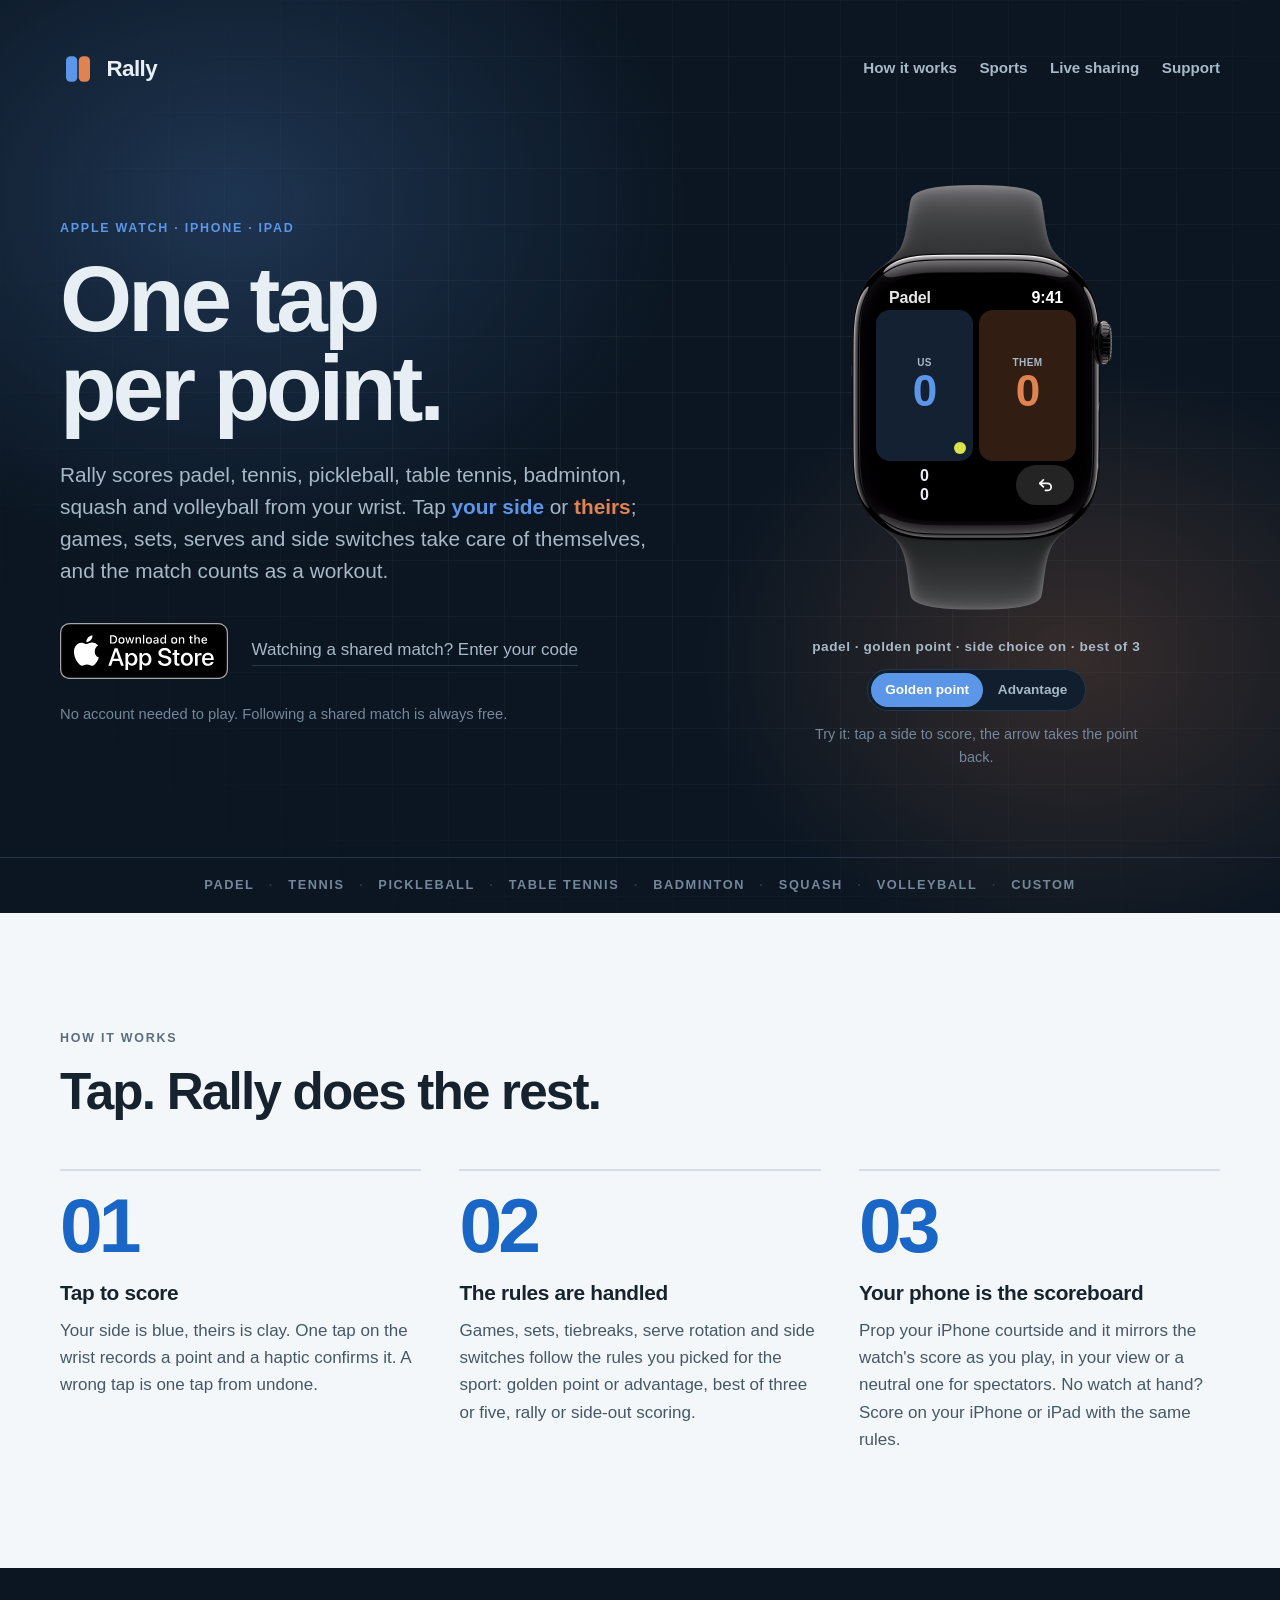
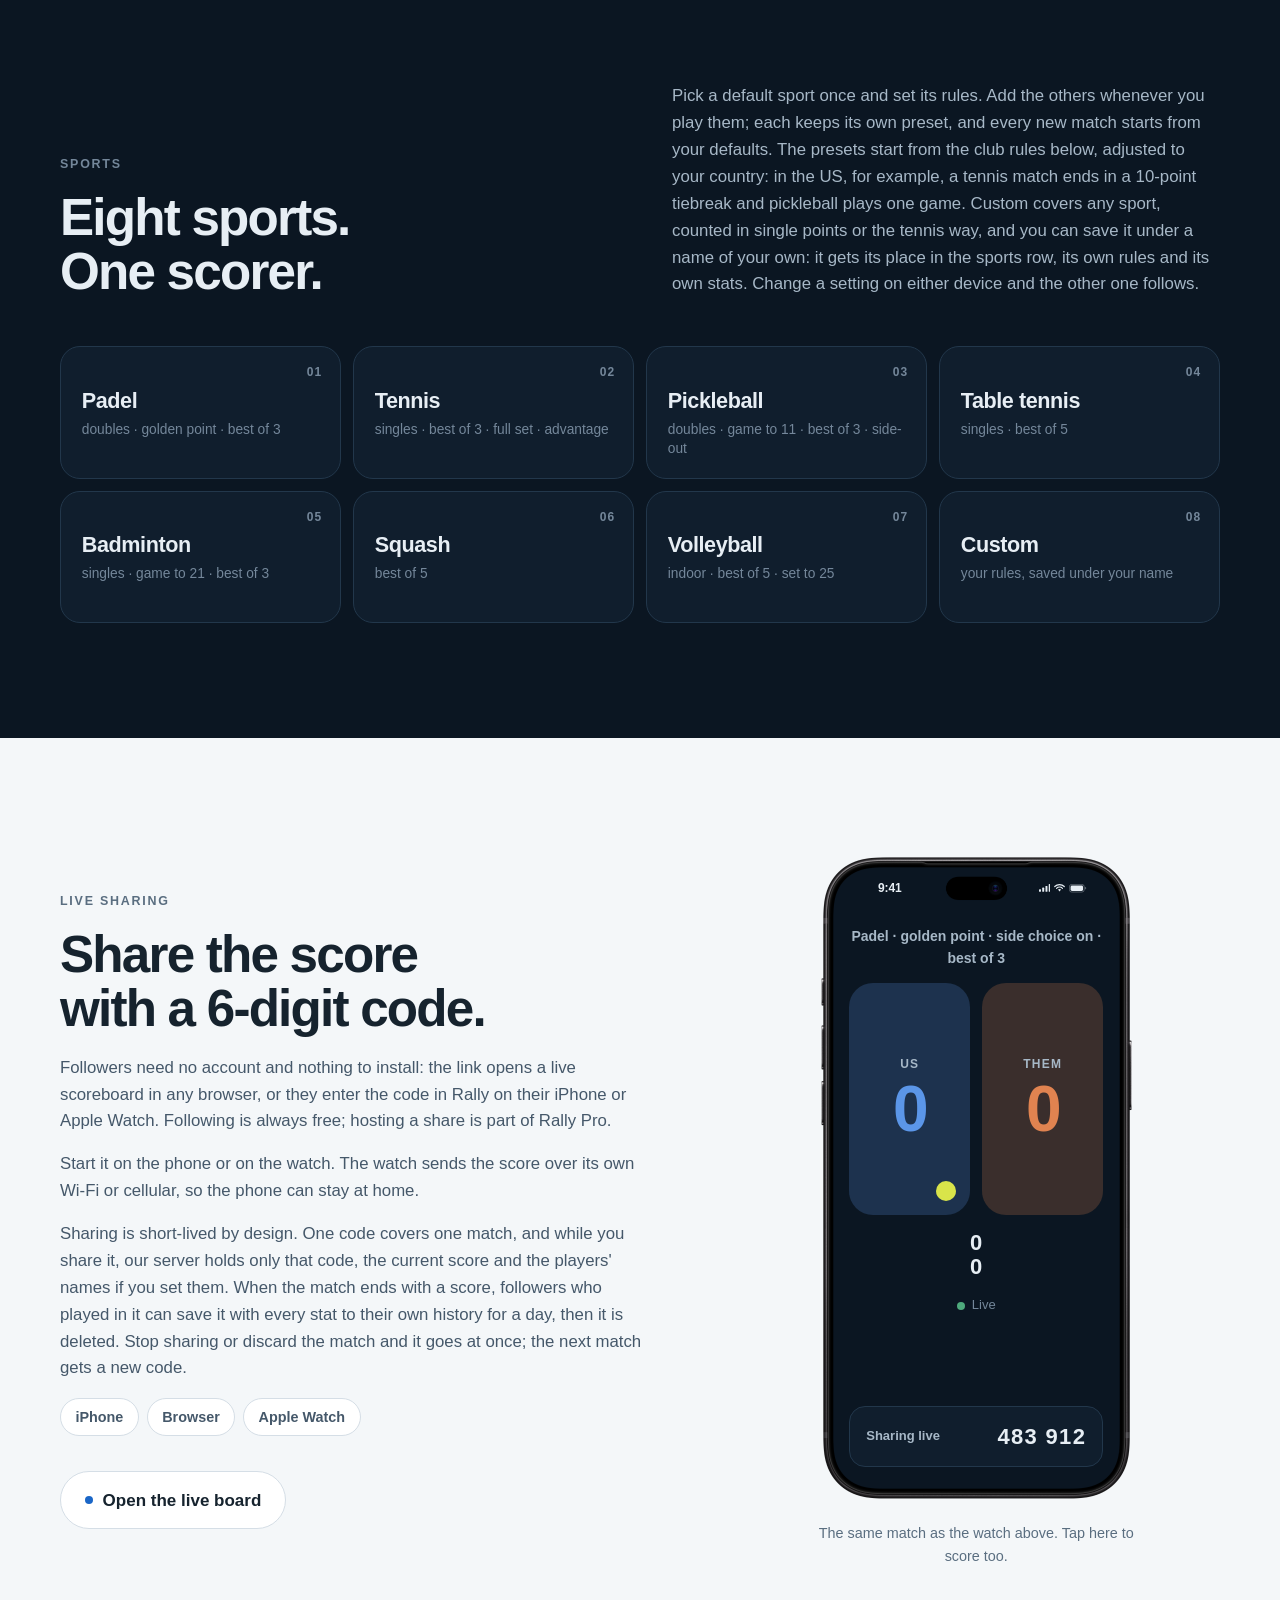
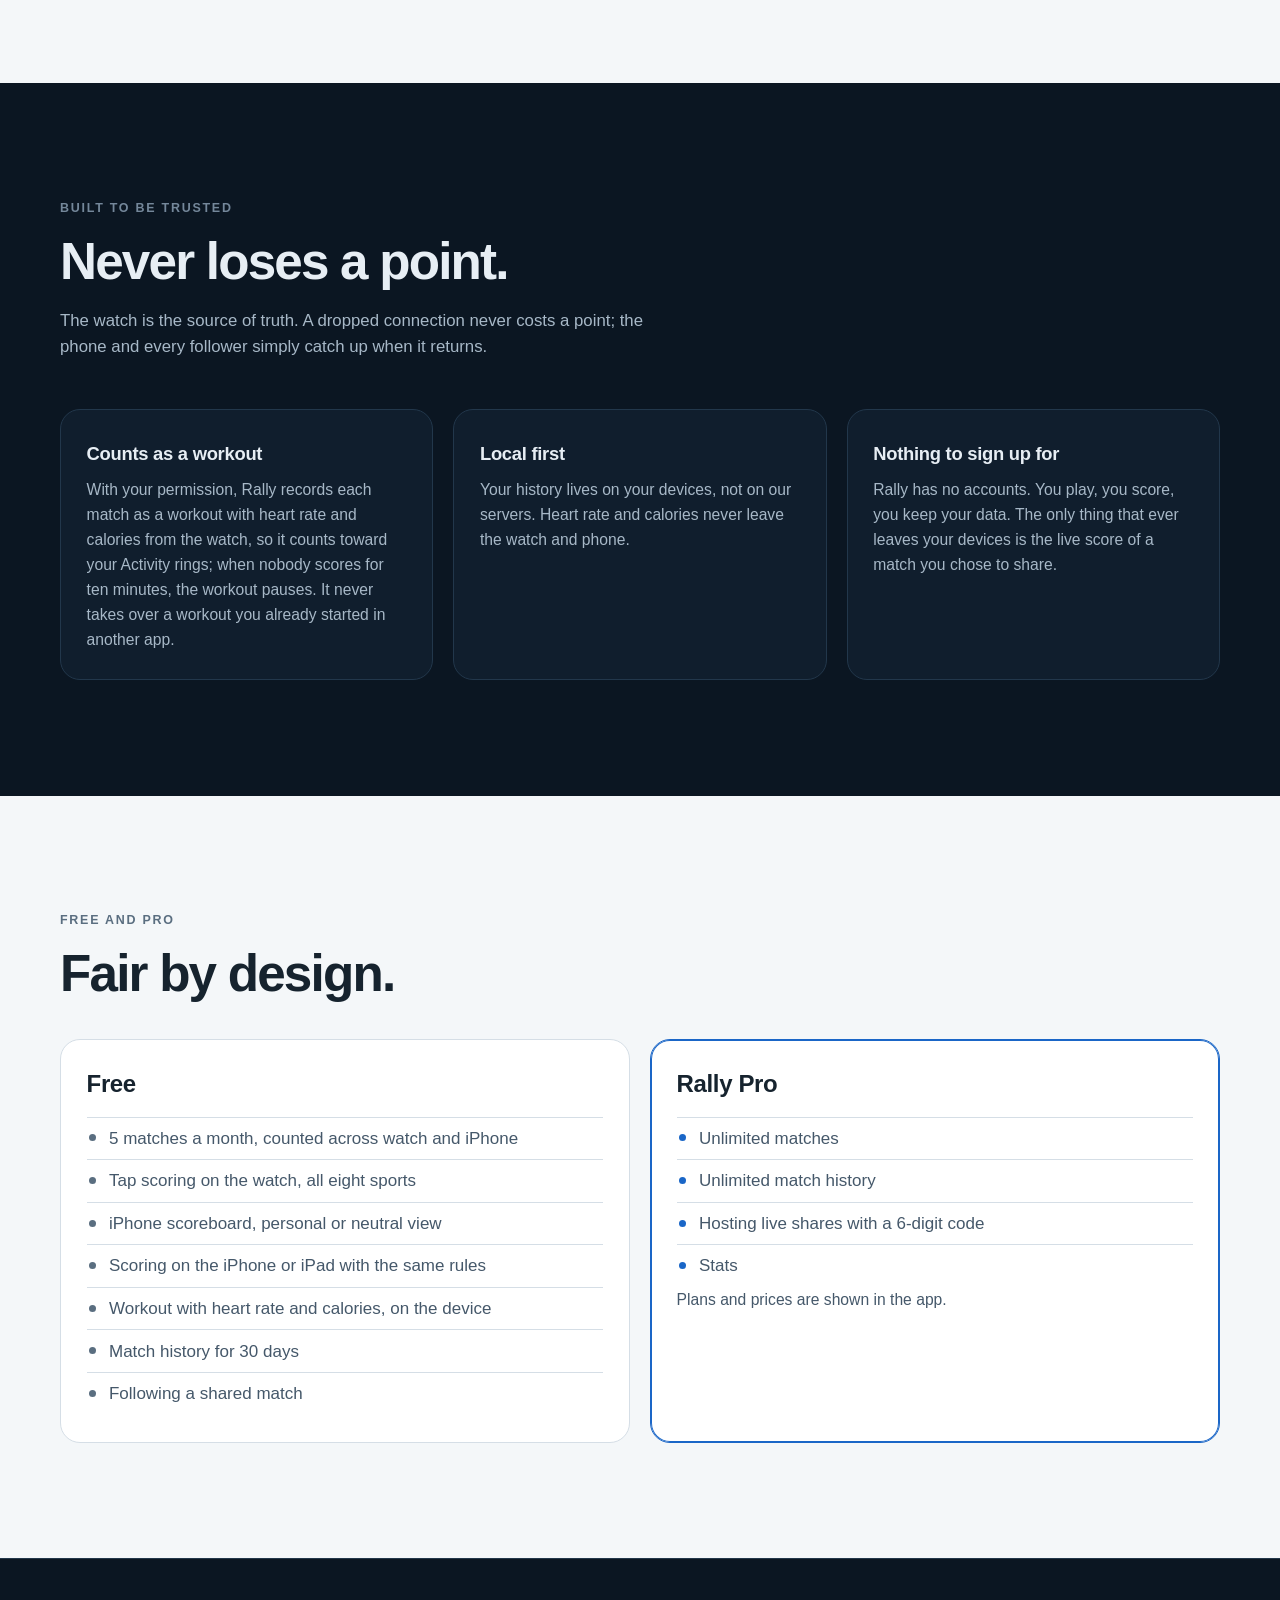
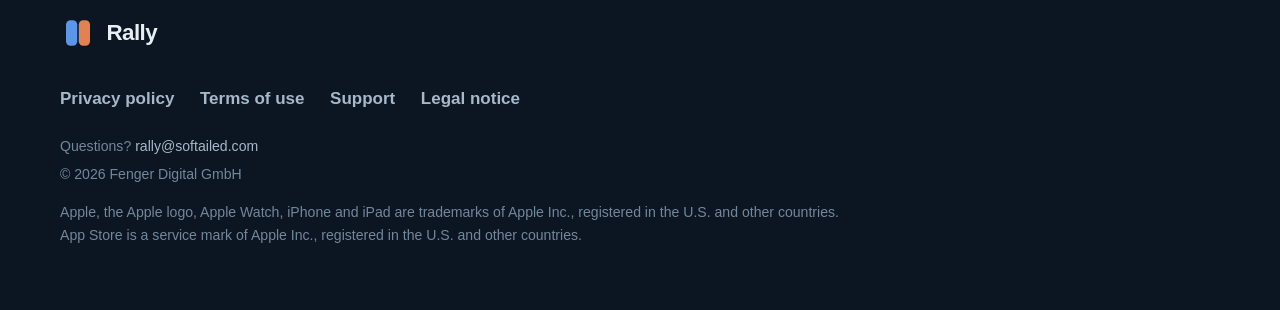
==== commit e3a2e294: "Release day: Rally 1.0 is on the App Store. Every page is indexable (noindex dropped), the landing s" ====
--- a/index.html
+++ b/index.html
@@ -2,19 +2,10 @@
 <html lang="en">
 <head>
 <meta charset="utf-8">
-<!-- KEPT OUT OF SEARCH ON PURPOSE, until the app is released. Remove this tag
-     on every page (index, privacy, terms, support, impressum, board) to let
-     the site be indexed. A robots.txt in this repo would do NOTHING: crawlers
-     read robots.txt at the DOMAIN root (denisfenger.github.io/robots.txt),
-     which belongs to the user-site repo, not to this project page. The
-     per-page meta tag is the mechanism that works, and it does NOT make the
-     pages unreachable: the shipped app links privacy, terms and support, and
-     App Review has to be able to fetch them. -->
-<meta name="robots" content="noindex, nofollow">
 <meta name="viewport" content="width=device-width, initial-scale=1">
 <title>Rally</title>
 <meta name="description" content="Rally is the watch-first score keeper for padel, tennis, pickleball, table tennis, badminton, squash and volleyball. One tap on the wrist per point; Rally keeps games, sets, serves and side switches straight.">
-<meta property="og:title" content="rally">
+<meta property="og:title" content="Rally">
 <meta property="og:description" content="The watch-first score keeper for padel, tennis, pickleball, table tennis, badminton, squash and volleyball.">
 <meta property="og:type" content="website">
 <meta name="theme-color" content="#0B1622">
@@ -24,7 +15,17 @@
 <body>
 
 <!-- 01 Hero: court night. The promise in one line and a watch you can tap.
-     The watch is drawn in CSS from the STYLE_GUIDE watch contract: score
+     THE DEVICE IS APPLE'S OWN PRODUCT IMAGE (release day, Denis 2026-10-01;
+     site/README.md "Apple's artwork"): Apple Watch Series 11, 46 mm, Jet
+     Black aluminium with the Black Sport Band, the App Store slides' finish,
+     Apple's PNG from Design Resources untouched (560 x 880, shown at 280 x
+     440, so 2x). Whole, upright, uniformly scaled, no shadow, nothing over
+     it; the score page lies UNDER its transparent display, clipped to
+     Apple's display shape (devices.json ui.box and ui.clipPath), laid out
+     at the 46 mm display's own 208 x 248 pt (the slides' geometry: the
+     37 pt status band, two 97 x 151 pt tiles, the bottom row at 192 pt),
+     in units of --u so the whole device scales as one below 280 px.
+     The score page follows the STYLE_GUIDE watch contract: score
      tiles are the buttons (left = us in court blue, right = them in clay),
      the optic ball on the serving tile, viewer-perspective (ours at the near
      edge below the number on the serve court side; theirs at the far edge
@@ -75,9 +76,14 @@
         <h1 class="display">One tap<br>per point.</h1>
         <p class="lead">Rally scores padel, tennis, pickleball, table tennis, badminton, squash and volleyball from your wrist. Tap <span class="us">your side</span> or <span class="them">theirs</span>; games, sets, serves and side switches take care of themselves, and the match counts as a workout.</p>
         <div class="cta">
-          <!-- Swap this for Apple's official "Download on the App Store" badge
-               at release. Apple requires its own artwork; do not redraw it. -->
-          <span class="pill static"><span class="dot"></span>Coming to the App Store</span>
+          <!-- Apple's "Download on the App Store" badge, en-us black, the file
+               from Apple's marketing tools as served (app-store-badge.svg,
+               byte for byte; never redrawn, recoloured, angled or animated).
+               56 px high (Apple's minimum onscreen is 40), the clear space of
+               a quarter of its height around it stays empty, and its hover
+               and pressed rings are drawn outside that space. One badge on
+               the page. -->
+          <a class="appstore" href="https://apps.apple.com/app/id6807145117"><img src="app-store-badge.svg" width="168" height="56" alt="Download on the App Store"></a>
           <a class="quiet" href="board/">Watching a shared match? Enter your code</a>
         </div>
         <p class="note">No account needed to play. Following a shared match is always free.</p>
@@ -85,10 +91,7 @@
 
       <div class="demo">
         <div class="watch" id="watch" aria-label="Rally on Apple Watch, interactive demo">
-          <div class="strap top" aria-hidden="true"></div>
-          <div class="case">
-            <div class="crown" aria-hidden="true"></div>
-            <div class="sidebtn" aria-hidden="true"></div>
+          <div class="uibox">
             <div class="screen">
               <div class="statusrow" aria-hidden="true"><span class="band-lbl" id="wBand">Padel</span><span class="clock">9:41</span></div>
               <div class="tiles">
@@ -131,7 +134,7 @@
               </div>
             </div>
           </div>
-          <div class="strap bottom" aria-hidden="true"></div>
+          <img class="hw" src="devices/apple-watch-series-11-46mm-jet-black.png" width="560" height="880" alt="" draggable="false">
         </div>
         <div class="demo-foot">
           <p class="rulesline" id="wRules">padel · golden point · side choice on · best of 3</p>
@@ -203,8 +206,14 @@
 </section>
 
 <!-- 04 Live sharing: chalk ground, the courtside Board on an iPhone. The
-     Board carries the watch semantics exactly (STYLE_GUIDE): us left in
-     court blue, them right in clay, the ball viewer-perspective, the sets
+     device is Apple's own product image (iPhone 18 Pro Max, Black, the App
+     Store slides' file), a uniform 13/30 copy of Apple's 1470 x 3000 PNG
+     (637 x 1300, shown at 318.5 x 650, so 2x), with the Board under its
+     transparent display, clipped to Apple's display shape; the image draws
+     the real Dynamic Island, so the screen draws none and centres the status
+     bar on it (time, full signal, full Wi-Fi, full battery: Apple's status
+     bar rule). The Board carries the watch semantics exactly (STYLE_GUIDE):
+     us left in court blue, them right in clay, the ball viewer-perspective, the sets
      mini-table, the status line, the share strip. It renders the same
      state as the watch in the hero, and its tiles score too (the phone
      doubles as the scorer). It is the MIRROR of the watch's match (round
@@ -216,29 +225,38 @@
   <div class="wrap wide split flip">
     <div class="demo">
       <div class="phone" id="phone" aria-label="Rally on iPhone, courtside scoreboard">
-        <div class="screen">
-          <div class="island" aria-hidden="true"></div>
-          <div class="ptop" aria-hidden="true"><span class="ptime">9:41</span></div>
-          <p class="psport" id="pRules">Padel · golden point · side choice on · best of 3</p>
-          <div class="ptiles">
-            <div class="ptile us" id="pA" role="button" tabindex="0" aria-label="Point for us">
-              <span class="lbl">Us</span>
-              <span class="pts" id="pPtsA">0</span>
-              <span class="ball" id="pBallA" aria-hidden="true"></span>
+        <div class="uibox">
+          <div class="screen">
+            <div class="pbar" aria-hidden="true">
+              <span class="ptime">9:41</span>
+              <span class="picons">
+                <svg class="sig" viewBox="0 0 18 12"><rect x="0" y="8" width="3" height="4" rx="1"/><rect x="5" y="5.5" width="3" height="6.5" rx="1"/><rect x="10" y="3" width="3" height="9" rx="1"/><rect x="15" y="0" width="3" height="12" rx="1"/></svg>
+                <svg class="wifi" viewBox="0 0 17 12"><path class="fill" d="M8.5 11.5l2.4-2.9a3.6 3.6 0 0 0-4.8 0z"/><path class="arc" d="M3.9 6.8a6.6 6.6 0 0 1 9.2 0"/><path class="arc" d="M1.2 3.9a10.4 10.4 0 0 1 14.6 0"/></svg>
+                <svg class="batt" viewBox="0 0 27 13"><rect class="shell" x="0.6" y="0.6" width="22.8" height="11.8" rx="3.6"/><rect class="level" x="2.4" y="2.4" width="19.2" height="8.2" rx="2.2"/><path class="cap" d="M25 4.4v4.2c.9-.3 1.5-1.1 1.5-2.1s-.6-1.8-1.5-2.1z"/></svg>
+              </span>
             </div>
-            <div class="ptile them" id="pB" role="button" tabindex="0" aria-label="Point for them">
-              <span class="lbl">Them</span>
-              <span class="pts" id="pPtsB">0</span>
-              <span class="ball" id="pBallB" aria-hidden="true"></span>
+            <p class="psport" id="pRules">Padel · golden point · side choice on · best of 3</p>
+            <div class="ptiles">
+              <div class="ptile us" id="pA" role="button" tabindex="0" aria-label="Point for us">
+                <span class="lbl">Us</span>
+                <span class="pts" id="pPtsA">0</span>
+                <span class="ball" id="pBallA" aria-hidden="true"></span>
+              </div>
+              <div class="ptile them" id="pB" role="button" tabindex="0" aria-label="Point for them">
+                <span class="lbl">Them</span>
+                <span class="pts" id="pPtsB">0</span>
+                <span class="ball" id="pBallB" aria-hidden="true"></span>
+              </div>
+            </div>
+            <div class="mini" id="pMini" aria-label="Games by set"></div>
+            <div class="status" id="pStatus"><span class="dot"></span><span id="pStatusText">Live</span></div>
+            <div class="sharestrip" aria-label="Share strip">
+              <span class="ss-lbl">Sharing live</span>
+              <span class="ss-code">483 912</span>
             </div>
           </div>
-          <div class="mini" id="pMini" aria-label="Games by set"></div>
-          <div class="status" id="pStatus"><span class="dot"></span><span id="pStatusText">Live</span></div>
-          <div class="sharestrip" aria-label="Share strip">
-            <span class="ss-lbl">Sharing live</span>
-            <span class="ss-code">483 912</span>
-          </div>
         </div>
+        <img class="hw" src="devices/iphone-18-pro-max-black.png" width="637" height="1300" alt="" draggable="false">
       </div>
       <p class="hint">The same match as the watch above. Tap here to score too.</p>
     </div>
@@ -328,6 +346,11 @@
     </nav>
     <p class="fine">Questions? <a href="mailto:rally@softailed.com">rally@softailed.com</a></p>
     <p class="fine">&copy; 2026 Fenger Digital GmbH</p>
+    <!-- Apple's credit line (App Store marketing guidelines, Legal
+         Requirements: once per website, where the legal notice is; with
+         the badge, credit Apple and the Apple logo): the trademarks this
+         page shows, the international form without symbols. -->
+    <p class="fine credit">Apple, the Apple logo, Apple Watch, iPhone and iPad are trademarks of Apple Inc., registered in the U.S. and other countries. App Store is a service mark of Apple Inc., registered in the U.S. and other countries.</p>
   </div>
 </footer>
 
--- a/style.css
+++ b/style.css
@@ -10,10 +10,12 @@
    opens dark and alternates dark and light bands; the legal pages stay on
    the light ground because they are read, not scanned.
 
-   The watch and phone on the landing are drawn in CSS from the real token
-   values and the real screen contracts, so nothing here can go stale
-   against a screenshot. CONTENT RULE: whenever app features change, the
-   landing changes in the same round.
+   The watch and the iPhone on the landing are Apple's own product images
+   (since release day; Apple allows no drawn Apple device in marketing).
+   Their SCREENS are drawn in CSS from the real token values and the real
+   screen contracts, so nothing here can go stale against a screenshot.
+   CONTENT RULE: whenever app features change, the landing changes in the
+   same round.
 
    Motion is CSS only and lives inside prefers-reduced-motion:
    no-preference; with reduce, nothing on the page moves.
@@ -188,7 +190,23 @@
 .note { font-size: 0.92rem; color: var(--ink-faint); margin: 1.2rem 0 0; max-width: 34em; }
 
 /* ── Calls to action ─────────────────────────────────────────────────── */
-.cta { display: flex; flex-wrap: wrap; align-items: center; gap: 0.9rem 1.5rem; margin-top: 2.2rem; }
+.cta { display: flex; flex-wrap: wrap; align-items: center; gap: 1.25rem 1.5rem; margin-top: 2.2rem; }
+/* Apple's App Store badge (release day): the file as Apple serves it, 56 px
+   high (Apple's minimum onscreen is 40). Apple forbids modifying, angling
+   or animating it and keeps a clear space of a quarter of its height (14
+   px) free of everything else, so the badge itself never changes: its
+   hover, pressed and focus states are a ring drawn just OUTSIDE that clear
+   space (outline-offset 14 px), on the link's own rounded box. */
+.appstore {
+  display: inline-block;
+  flex: none;
+  line-height: 0;
+  border-radius: 13px;
+}
+.appstore img { display: block; width: auto; height: 56px; aspect-ratio: 119.66407 / 40; max-width: none; }
+.appstore:hover { outline: 2px solid var(--ink-faint); outline-offset: 14px; }
+.appstore:active { outline: 2px solid var(--ink); outline-offset: 14px; }
+.appstore:focus-visible { outline: 2px solid var(--us); outline-offset: 14px; border-radius: 13px; }
 .pill {
   display: inline-flex;
   align-items: center;
@@ -204,7 +222,6 @@
   transition: transform 0.15s ease, box-shadow 0.15s ease, border-color 0.15s ease, background-color 0.15s ease;
 }
 .pill .dot { width: 8px; height: 8px; border-radius: 50%; background: var(--us); flex: none; }
-.pill.static { cursor: default; }
 a.pill:hover { transform: translateY(-2px); box-shadow: var(--shadow); border-color: var(--ink-faint); }
 a.pill:active { transform: translateY(0) scale(0.98); box-shadow: none; }
 .quiet {
@@ -270,6 +287,8 @@
 }
 .hero-grid { gap: clamp(2.5rem, 6vw, 5rem); }
 .hero-copy .eyebrow { color: var(--us); }
+/* Room for the badge's hover ring (16 px out) above the line below. */
+.hero-copy .note { margin-top: 1.5rem; }
 .sportstrip {
   display: flex;
   flex-wrap: wrap;
@@ -325,93 +344,107 @@
 .seg-btn.is-on { background: var(--us); color: #FFFFFF; }
 .seg-btn.is-on:hover { background: var(--us); color: #FFFFFF; }
 
-/* ── Watch mockup (drawn from the watch match screen contract) ───────── */
+/* ── Apple's product images (release day) ────────────────────────────────
+   The watch and the iPhone are Apple's own product images (Apple Design
+   Resources, Product Bezels), the files the App Store slides use, shown the
+   way Apple's marketing guidelines allow: whole, upright, uniformly scaled,
+   no shadow, glow or reflection, nothing on top. The app screen lies UNDER
+   the image's transparent display: a box at devices.json ui.box, clipped to
+   ui.clipPath (the clip hides the screen rectangle's square corners, and
+   its bleed covers the soft edge of the display hole), with the screen at
+   ui.contentOffset inside it. The image passes every pointer through
+   (pointer-events: none), so the tiles under the glass take the taps. Each
+   device is a size container and every length on its screen is a multiple
+   of --u, one CSS pixel at full size: below its full width the image and
+   the screen scale as one, never apart. */
+.watch, .phone {
+  position: relative;
+  flex: none;
+  container-type: inline-size;
+}
+.hw {
+  position: absolute;
+  left: 0;
+  top: 0;
+  width: 100%;
+  height: 100%;
+  max-width: none;
+  z-index: 1;
+  pointer-events: none;
+  user-select: none;
+  -webkit-user-select: none;
+  -webkit-user-drag: none;
+}
+.uibox { position: absolute; z-index: 0; overflow: hidden; }
+.uibox > .screen { position: absolute; overflow: hidden; }
+
+/* ── Watch: Apple Watch Series 11, 46 mm, Jet Black aluminium with the
+   Black Sport Band (Apple's 560 x 880 PNG untouched, shown at 280 x 440:
+   2x). The screen is the 46 mm display at its own 208 x 248 pt, the score
+   page as the slides lay it out (targets/watch/ContentView.swift
+   ScorePage): the 37 pt status band, two 97 x 151 pt tiles 6 pt apart,
+   the bottom row at 192 pt. ─────────────────────────────────────────── */
 .watch {
-  width: 272px;
-  max-width: 100%;
-  position: relative;
-  display: flex;
-  flex-direction: column;
-  align-items: center;
-  --wb: #1B2631;
-  --wb2: #0C1218;
-}
-.watch .strap {
-  width: 112px;
-  height: 46px;
-  background: linear-gradient(90deg, #121A22, #1E2A36 50%, #121A22);
-  border: 1px solid rgba(255, 255, 255, 0.05);
-}
-.watch .strap.top { border-radius: 14px 14px 4px 4px; border-bottom: 0; }
-.watch .strap.bottom { border-radius: 4px 4px 14px 14px; border-top: 0; }
-.watch .case {
-  position: relative;
-  width: 100%;
-  background: linear-gradient(160deg, #2B3947, var(--wb) 45%, var(--wb2));
-  border-radius: 66px;
-  padding: 13px;
-  box-shadow:
-    inset 0 1px 0 rgba(255, 255, 255, 0.12),
-    inset 0 -1px 0 rgba(0, 0, 0, 0.6),
-    0 30px 70px rgba(0, 0, 0, 0.55),
-    0 4px 12px rgba(0, 0, 0, 0.45);
-}
-.watch .crown {
-  position: absolute;
-  right: -9px;
-  top: 76px;
-  width: 10px;
-  height: 42px;
-  border-radius: 4px;
-  background: repeating-linear-gradient(180deg, #2B3947 0 2px, #141D26 2px 4px);
-  box-shadow: 1px 0 2px rgba(0, 0, 0, 0.5);
-}
-.watch .sidebtn {
-  position: absolute;
-  right: -7px;
-  top: 134px;
-  width: 7px;
-  height: 58px;
-  border-radius: 3px;
-  background: linear-gradient(90deg, #1E2A36, #2B3947);
+  width: min(280px, 100%);
+  aspect-ratio: 560 / 880;
+  --u: calc(100cqw / 280);
+}
+.watch .uibox {
+  left: calc(34.5 * var(--u));
+  top: calc(94.5 * var(--u));
+  width: calc(211 * var(--u));
+  height: calc(251 * var(--u));
+  background: #000000;
+  clip-path: polygon(0% 25.697%, 0.07% 24.39%, 0.139% 23.111%, 0.209% 21.823%, 0.319% 20.532%, 0.458% 19.242%, 0.643% 17.947%, 0.903% 16.662%, 1.211% 15.375%, 1.635% 14.107%, 2.129% 12.861%, 2.712% 11.635%, 3.418% 10.448%, 4.21% 9.321%, 5.082% 8.239%, 6.039% 7.231%, 7.031% 6.192%, 8.243% 5.375%, 9.364% 4.474%, 10.681% 3.741%, 11.999% 3.054%, 13.403% 2.463%, 14.836% 1.92%, 16.324% 1.502%, 17.817% 1.118%, 19.343% 0.84%, 20.87% 0.592%, 22.415% 0.429%, 23.946% 0.304%, 25.48% 0.193%, 27.015% 0.129%, 28.537% 0.065%, 30.095% 0%, 69.905% 0%, 71.463% 0.065%, 72.985% 0.129%, 74.52% 0.193%, 76.054% 0.304%, 77.585% 0.429%, 79.13% 0.592%, 80.657% 0.84%, 82.183% 1.118%, 83.676% 1.502%, 85.164% 1.92%, 86.597% 2.463%, 88.001% 3.054%, 89.319% 3.741%, 90.636% 4.474%, 91.757% 5.375%, 92.969% 6.192%, 93.961% 7.231%, 94.918% 8.239%, 95.79% 9.321%, 96.582% 10.448%, 97.288% 11.635%, 97.871% 12.861%, 98.365% 14.107%, 98.789% 15.375%, 99.097% 16.662%, 99.357% 17.947%, 99.542% 19.242%, 99.681% 20.532%, 99.791% 21.823%, 99.861% 23.111%, 99.93% 24.39%, 100% 25.697%, 100% 74.303%, 99.93% 75.61%, 99.861% 76.889%, 99.791% 78.177%, 99.681% 79.468%, 99.542% 80.758%, 99.357% 82.053%, 99.097% 83.338%, 98.789% 84.625%, 98.365% 85.893%, 97.871% 87.139%, 97.288% 88.365%, 96.582% 89.552%, 95.79% 90.679%, 94.918% 91.761%, 93.961% 92.769%, 92.969% 93.808%, 91.757% 94.625%, 90.636% 95.526%, 89.319% 96.259%, 88.001% 96.946%, 86.597% 97.537%, 85.164% 98.08%, 83.676% 98.498%, 82.183% 98.882%, 80.657% 99.16%, 79.13% 99.408%, 77.585% 99.571%, 76.054% 99.696%, 74.52% 99.807%, 72.985% 99.871%, 71.463% 99.935%, 69.905% 100%, 30.095% 100%, 28.537% 99.935%, 27.015% 99.871%, 25.48% 99.807%, 23.946% 99.696%, 22.415% 99.571%, 20.87% 99.408%, 19.343% 99.16%, 17.817% 98.882%, 16.324% 98.498%, 14.836% 98.08%, 13.403% 97.537%, 11.999% 96.946%, 10.681% 96.259%, 9.364% 95.526%, 8.243% 94.625%, 7.031% 93.808%, 6.039% 92.769%, 5.082% 91.761%, 4.21% 90.679%, 3.418% 89.552%, 2.712% 88.365%, 2.129% 87.139%, 1.635% 85.893%, 1.211% 84.625%, 0.903% 83.338%, 0.643% 82.053%, 0.458% 80.758%, 0.319% 79.468%, 0.209% 78.177%, 0.139% 76.889%, 0.07% 75.61%, 0% 74.303%);
 }
 .watch .screen {
-  position: relative;
+  left: calc(1.5 * var(--u));
+  top: calc(1.5 * var(--u));
+  width: calc(208 * var(--u));
+  height: calc(248 * var(--u));
   background: #000000;
-  border-radius: 54px;
-  height: 306px;
-  padding: 10px 11px 9px;
   color: var(--d-ink);
-  display: flex;
-  flex-direction: column;
-  gap: 3px;
-  overflow: hidden;
-}
-/* The status band: the sport (or, round 28, the deciding point's name)
-   top left, the clock top right; the tiles have the height below it. */
+}
+/* The status band: the sport (or, round 28, the deciding point's name) at
+   the leading inset and the clock at the trailing one, 16 pt on the band's
+   24.5 pt centre line, clear of the display's rounded corners. */
 .watch .statusrow {
-  height: 18px;
+  position: absolute;
+  left: calc(17 * var(--u));
+  right: calc(17 * var(--u));
+  top: calc(12.5 * var(--u));
+  height: calc(24 * var(--u));
   display: flex;
   justify-content: space-between;
   align-items: center;
-  gap: 8px;
-  padding: 0 12px 0 16px;
-  font-size: 11px;
+  gap: calc(8 * var(--u));
+  font-size: calc(16 * var(--u));
   font-weight: 600;
-  line-height: 14px;
-  color: var(--d-ink-soft);
+  line-height: calc(24 * var(--u));
+  letter-spacing: -0.01em;
+  color: #FFFFFF;
   font-variant-numeric: tabular-nums;
 }
-.watch .band-lbl { color: var(--d-ink); white-space: nowrap; overflow: hidden; text-overflow: ellipsis; }
-.tiles { position: relative; flex: 1; display: grid; grid-template-columns: 1fr 1fr; gap: 6px; min-height: 0; }
+.watch .band-lbl { min-width: 0; color: rgba(255, 255, 255, 0.9); white-space: nowrap; overflow: hidden; text-overflow: ellipsis; }
+.watch .clock { flex: none; }
+.tiles {
+  position: absolute;
+  left: calc(4 * var(--u));
+  top: calc(37 * var(--u));
+  width: calc(200 * var(--u));
+  height: calc(151 * var(--u));
+  display: grid;
+  grid-template-columns: 1fr 1fr;
+  gap: calc(6 * var(--u));
+}
 .tile {
   position: relative;
-  border-radius: 16px;
+  border-radius: calc(14 * var(--u));
   display: flex;
   flex-direction: column;
   align-items: center;
   justify-content: center;
-  gap: 1px;
+  gap: calc(1 * var(--u));
   user-select: none;
   -webkit-user-select: none;
   -webkit-tap-highlight-color: transparent;
@@ -424,7 +457,7 @@
 .tile.us { background: rgba(91, 150, 232, 0.22); color: var(--d-us); }
 .tile.them { background: rgba(224, 131, 80, 0.22); color: var(--d-them); }
 .tile .who {
-  font-size: 10px;
+  font-size: calc(10 * var(--u));
   font-weight: 600;
   letter-spacing: 0.04em;
   text-transform: uppercase;
@@ -435,7 +468,7 @@
    (an empty label); min-height keeps its line, so its label stays level
    with the other tile's (in the phone mockup too). */
 .tile .num {
-  font-size: 44px;
+  font-size: calc(44 * var(--u));
   font-weight: 800;
   line-height: 1;
   min-height: 1em;
@@ -446,36 +479,37 @@
    lane (bottom) = our serve, far lane (top) = theirs. */
 .ball {
   position: absolute;
-  width: 12px;
-  height: 12px;
+  width: calc(12 * var(--u));
+  height: calc(12 * var(--u));
   border-radius: 50%;
   background: var(--d-serve);
   display: none;
   pointer-events: none;
 }
 .serving .ball { display: block; }
-.ball.near { bottom: 7px; }
-.ball.far { top: 7px; }
-.ball.left { left: 7px; }
-.ball.right { right: 7px; }
-.ball.center { left: 50%; margin-left: -6px; }
+.ball.near { bottom: calc(7 * var(--u)); }
+.ball.far { top: calc(7 * var(--u)); }
+.ball.left { left: calc(7 * var(--u)); }
+.ball.right { right: calc(7 * var(--u)); }
+.ball.center { left: 50%; margin-left: calc(-6 * var(--u)); }
 /* The deciding-point card (feedback round 28, STYLE_GUIDE "The
-   deciding-point card", targets/watch/DecidingPointCard.swift at the 45 mm
-   layout): opaque over both tiles and nothing else, the lead line, the
-   question from the wearer's position, two neutral buttons that are never
-   lit, each with the court drawing. It appears and goes in one frame (no
-   fade: a fading card would pass clicks) and catches every click; only the
-   buttons are controls, so the card itself keeps the default cursor. */
+   deciding-point card", targets/watch/DecidingPointCard.swift, at the
+   slides' 46 mm geometry): opaque over both tiles and nothing else, the
+   lead line, the question from the wearer's position, two neutral buttons
+   that are never lit, each with the court drawing. It appears and goes in
+   one frame (no fade: a fading card would pass clicks) and catches every
+   click; only the buttons are controls, so the card itself keeps the
+   default cursor. */
 .watch .dcard {
   position: absolute;
   inset: 0;
   z-index: 2;
-  border-radius: 16px;
+  border-radius: calc(14 * var(--u));
   background: #1C1C1E;
   display: flex;
   flex-direction: column;
   align-items: stretch;
-  padding: 10px 7px 12px;
+  padding: calc(6 * var(--u)) calc(6 * var(--u)) calc(12 * var(--u));
   text-align: center;
   cursor: default;
   user-select: none;
@@ -483,16 +517,16 @@
   -webkit-tap-highlight-color: transparent;
 }
 .watch .dcard:focus-visible { outline-offset: 2px; }
-.watch .dcard.miss { box-shadow: inset 0 0 0 2px rgba(255, 255, 255, 0.28); }
-.watch .dc-lead { margin: 0; font-size: 12px; font-weight: 500; line-height: 1.3; color: rgba(255, 255, 255, 0.62); }
-.watch .dc-q { margin: 3px 0 0; font-size: 17px; font-weight: 700; line-height: 1.22; color: #FFFFFF; text-wrap: balance; }
-.watch .dc-btns { margin-top: auto; display: flex; gap: 7px; }
+.watch .dcard.miss { box-shadow: inset 0 0 0 calc(2 * var(--u)) rgba(255, 255, 255, 0.28); }
+.watch .dc-lead { margin: 0; padding-bottom: calc(2 * var(--u)); font-size: calc(12 * var(--u)); font-weight: 500; line-height: calc(14 * var(--u)); color: rgba(255, 255, 255, 0.62); white-space: nowrap; }
+.watch .dc-q { margin: 0; font-size: calc(16 * var(--u)); font-weight: 700; line-height: calc(19 * var(--u)); letter-spacing: -0.01em; color: #FFFFFF; text-wrap: balance; }
+.watch .dc-btns { margin-top: auto; display: flex; gap: calc(6 * var(--u)); }
 .watch .dc-btn {
   flex: 1 1 0;
   min-width: 0;
-  height: 112px;
+  height: calc(64 * var(--u));
   border: 0;
-  border-radius: 16px;
+  border-radius: calc(14 * var(--u));
   padding: 0;
   background: rgba(255, 255, 255, 0.16);
   color: #FFFFFF;
@@ -500,17 +534,17 @@
   flex-direction: column;
   align-items: center;
   justify-content: center;
-  gap: 9px;
-  font-size: 21px;
+  gap: calc(4 * var(--u));
+  font-size: calc(18 * var(--u));
   font-weight: 700;
-  line-height: 1;
+  line-height: calc(20 * var(--u));
   -webkit-tap-highlight-color: transparent;
   touch-action: manipulation;
   transition: background-color 0.12s ease, transform 0.1s ease;
 }
 .watch .dc-btn:hover { background: rgba(255, 255, 255, 0.24); }
 .watch .dc-btn:active { transform: scale(0.96); background: rgba(255, 255, 255, 0.3); }
-.watch .dc-court { width: 26px; height: 40px; flex: none; }
+.watch .dc-court { width: calc(20 * var(--u)); height: calc(31 * var(--u)); flex: none; }
 .dc-court .dc-box.us { fill: var(--d-us); }
 .dc-court .dc-box.them { fill: var(--d-them); }
 .dc-court .dc-edge { fill: none; stroke: rgba(255, 255, 255, 0.45); stroke-width: 2; }
@@ -518,20 +552,20 @@
 .dc-court .dc-net { fill: none; stroke: rgba(255, 255, 255, 0.85); stroke-width: 2; }
 .dc-court .dc-serve { fill: none; stroke: var(--d-serve); stroke-width: 1.5; stroke-dasharray: 3 3; }
 .dc-court .dc-optic { fill: var(--d-serve); }
+/* The bottom row: the set table centred in the space left of the undo
+   cluster, the undo capsule in the bottom corner on the wrist side's far
+   edge (left wrist, the default: bottom right). */
 .watch .bottomrow {
-  height: 36px;
-  display: flex;
-  align-items: center;
+  position: absolute;
+  left: 0;
+  top: calc(192 * var(--u));
+  width: 100%;
+  height: calc(40 * var(--u));
+}
+.mini {
+  display: flex;
   justify-content: center;
-  position: relative;
-}
-.mini {
-  display: flex;
-  justify-content: center;
-  gap: 12px;
-  font-size: 15px;
   font-weight: 700;
-  line-height: 1.1;
   font-variant-numeric: tabular-nums;
 }
 .mini .col { display: grid; gap: 0; text-align: center; }
@@ -539,115 +573,151 @@
 .mini .b { color: var(--d-them); }
 .mini .live { color: var(--d-ink); }
 .mini .dim { color: var(--d-ink-faint); }
+.watch .mini {
+  position: absolute;
+  left: calc(6 * var(--u));
+  top: 0;
+  width: calc(93 * var(--u));
+  height: 100%;
+  align-items: center;
+  gap: calc(12 * var(--u));
+  font-size: calc(16 * var(--u));
+  line-height: calc(19 * var(--u));
+}
 .watch .undo {
   position: absolute;
-  right: 4px;
-  top: 50%;
-  margin-top: -16px;
-  width: 32px;
-  height: 32px;
-  border-radius: 50%;
+  left: calc(144 * var(--u));
+  top: 0;
+  width: calc(58 * var(--u));
+  height: calc(40 * var(--u));
+  border-radius: calc(20 * var(--u));
   display: flex;
   align-items: center;
   justify-content: center;
-  color: var(--d-ink-soft);
+  color: #FFFFFF;
   -webkit-tap-highlight-color: transparent;
-  background: rgba(255, 255, 255, 0.06);
+  background: rgba(255, 255, 255, 0.14);
   border: 0;
   padding: 0;
-  transition: background-color 0.12s ease, color 0.12s ease, transform 0.1s ease;
-}
-.watch .undo svg { width: 16px; height: 16px; }
-.watch .undo:hover { color: var(--d-ink); background: rgba(255, 255, 255, 0.16); }
-.watch .undo:active { transform: scale(0.9); }
+  transition: background-color 0.12s ease, transform 0.1s ease;
+}
+.watch .undo svg { width: calc(17 * var(--u)); height: calc(17 * var(--u)); }
+.watch .undo:hover { background: rgba(255, 255, 255, 0.26); }
+.watch .undo:active { transform: scale(0.92); }
+/* The owner's end card (MatchWonOverlay) over the page. */
 .watch .overlay {
   position: absolute;
-  inset: 22px 12px 12px;
-  border-radius: 18px;
+  left: calc(4 * var(--u));
+  right: calc(4 * var(--u));
+  top: calc(41 * var(--u));
+  bottom: calc(8 * var(--u));
+  z-index: 3;
+  border-radius: calc(16 * var(--u));
   background: rgba(0, 0, 0, 0.92);
   display: flex;
   flex-direction: column;
   align-items: stretch;
   justify-content: center;
-  gap: 8px;
-  padding: 12px;
+  gap: calc(8 * var(--u));
+  padding: calc(10 * var(--u));
   text-align: center;
 }
 .watch .overlay[hidden] { display: none; }
-.watch .ov-title { margin: 0; font-size: 17px; font-weight: 700; }
-.watch .ov-sum { margin: 0; font-size: 14px; font-weight: 500; color: var(--d-ink-soft); font-variant-numeric: tabular-nums; white-space: pre; }
+.watch .ov-title { margin: 0; font-size: calc(17 * var(--u)); font-weight: 700; line-height: 1.2; }
+.watch .ov-sum { margin: 0; font-size: calc(14 * var(--u)); font-weight: 500; line-height: 1.2; color: var(--d-ink-soft); font-variant-numeric: tabular-nums; white-space: pre; }
 .watch .ov-end, .watch .ov-undo {
   border: 0;
-  border-radius: 12px;
   font-weight: 600;
+  line-height: 1.2;
   transition: filter 0.12s ease, transform 0.1s ease;
 }
-.watch .ov-end { min-height: 38px; background: rgba(91, 150, 232, 0.5); color: #FFFFFF; font-size: 14px; }
-.watch .ov-undo { min-height: 32px; background: rgba(255, 255, 255, 0.12); color: var(--d-ink); font-size: 13px; }
+.watch .ov-end { min-height: calc(38 * var(--u)); border-radius: calc(19 * var(--u)); background: rgba(91, 150, 232, 0.5); color: #FFFFFF; font-size: calc(16 * var(--u)); }
+.watch .ov-undo { min-height: calc(32 * var(--u)); border-radius: calc(16 * var(--u)); background: rgba(255, 255, 255, 0.14); color: var(--d-ink); font-size: calc(13 * var(--u)); }
 .watch .ov-end:hover, .watch .ov-undo:hover { filter: brightness(1.2); }
 .watch .ov-end:active, .watch .ov-undo:active { transform: scale(0.97); }
 
-/* ── Phone mockup (the courtside Board, portrait) ────────────────────── */
+/* ── iPhone: iPhone 18 Pro Max, Black (a uniform 13/30 copy of Apple's
+   1470 x 3000 PNG: 637 x 1300, shown at 318.5 x 650, so 2x). The image
+   draws the real Dynamic Island, so the screen (Apple's 1320 x 2868 px
+   display, 286 x 621.4 here) draws none: it carries the courtside Board
+   and the status bar centred on the island, the time in the left region
+   and full signal, Wi-Fi and battery in the right one (Apple's status bar
+   rule; the slides' REAL_TIME_AT and REAL_ICONS_AT). ──────────────────── */
 .phone {
-  width: 300px;
-  max-width: 100%;
+  width: min(318.5px, 100%);
+  aspect-ratio: 637 / 1300;
   margin: 0 auto;
-  background: linear-gradient(160deg, #26333F, #131C25 40%, #0A1017);
-  border-radius: 54px;
-  padding: 11px;
-  box-shadow:
-    inset 0 1px 0 rgba(255, 255, 255, 0.12),
-    0 30px 70px rgba(0, 0, 0, 0.4),
-    0 4px 12px rgba(0, 0, 0, 0.25);
+  --u: calc(100cqw / 318.5);
+}
+.phone .uibox {
+  left: calc(14.95 * var(--u));
+  top: calc(13 * var(--u));
+  width: calc(288.6 * var(--u));
+  height: calc(624 * var(--u));
+  background: var(--d-ground);
+  clip-path: polygon(0% 7.535%, 0.041% 7.154%, 0.084% 6.78%, 0.152% 6.403%, 0.256% 6.03%, 0.363% 5.657%, 0.515% 5.282%, 0.709% 4.913%, 0.929% 4.546%, 1.207% 4.183%, 1.541% 3.838%, 1.88% 3.489%, 2.304% 3.162%, 2.734% 2.843%, 3.221% 2.536%, 3.74% 2.247%, 4.287% 1.959%, 4.917% 1.703%, 5.555% 1.473%, 6.205% 1.25%, 6.89% 1.041%, 7.617% 0.853%, 8.365% 0.698%, 9.114% 0.542%, 9.904% 0.418%, 10.697% 0.319%, 11.497% 0.231%, 12.308% 0.167%, 13.113% 0.114%, 13.921% 0.07%, 14.734% 0.036%, 15.544% 0.018%, 16.366% 0%, 83.634% 0%, 84.456% 0.018%, 85.266% 0.036%, 86.079% 0.07%, 86.887% 0.114%, 87.692% 0.167%, 88.503% 0.231%, 89.303% 0.319%, 90.096% 0.418%, 90.886% 0.542%, 91.635% 0.698%, 92.383% 0.853%, 93.11% 1.041%, 93.795% 1.25%, 94.445% 1.473%, 95.083% 1.703%, 95.713% 1.959%, 96.26% 2.247%, 96.779% 2.536%, 97.266% 2.843%, 97.696% 3.162%, 98.12% 3.489%, 98.459% 3.838%, 98.793% 4.183%, 99.071% 4.546%, 99.291% 4.913%, 99.485% 5.282%, 99.637% 5.657%, 99.744% 6.03%, 99.848% 6.403%, 99.916% 6.78%, 99.959% 7.154%, 100% 7.535%, 100% 92.465%, 99.959% 92.846%, 99.916% 93.22%, 99.848% 93.597%, 99.744% 93.97%, 99.637% 94.343%, 99.485% 94.718%, 99.291% 95.087%, 99.071% 95.454%, 98.793% 95.817%, 98.459% 96.162%, 98.12% 96.511%, 97.696% 96.838%, 97.266% 97.157%, 96.779% 97.464%, 96.26% 97.753%, 95.713% 98.041%, 95.083% 98.297%, 94.445% 98.527%, 93.795% 98.75%, 93.11% 98.959%, 92.383% 99.147%, 91.635% 99.302%, 90.886% 99.458%, 90.096% 99.582%, 89.303% 99.681%, 88.503% 99.769%, 87.692% 99.833%, 86.887% 99.886%, 86.079% 99.93%, 85.266% 99.964%, 84.456% 99.982%, 83.634% 100%, 16.366% 100%, 15.544% 99.982%, 14.734% 99.964%, 13.921% 99.93%, 13.113% 99.886%, 12.308% 99.833%, 11.497% 99.769%, 10.697% 99.681%, 9.904% 99.582%, 9.114% 99.458%, 8.365% 99.302%, 7.617% 99.147%, 6.89% 98.959%, 6.205% 98.75%, 5.555% 98.527%, 4.917% 98.297%, 4.287% 98.041%, 3.74% 97.753%, 3.221% 97.464%, 2.734% 97.157%, 2.304% 96.838%, 1.88% 96.511%, 1.541% 96.162%, 1.207% 95.817%, 0.929% 95.454%, 0.709% 95.087%, 0.515% 94.718%, 0.363% 94.343%, 0.256% 93.97%, 0.152% 93.597%, 0.084% 93.22%, 0.041% 92.846%, 0% 92.465%);
 }
 .phone .screen {
-  position: relative;
-  border-radius: 44px;
+  left: calc(1.3 * var(--u));
+  top: calc(1.3 * var(--u));
+  width: calc(286 * var(--u));
+  height: calc(621.4 * var(--u));
   background: var(--d-ground);
   color: var(--d-ink);
-  padding: 58px 16px 22px;
-  min-height: 600px;
+  padding: calc(58 * var(--u)) calc(16 * var(--u)) calc(22 * var(--u));
   display: flex;
   flex-direction: column;
-  gap: 14px;
-  overflow: hidden;
-}
-.phone .island {
-  position: absolute;
-  top: 14px;
-  left: 50%;
-  width: 96px;
-  height: 28px;
-  margin-left: -48px;
-  border-radius: 16px;
-  background: #000000;
-}
-.phone .ptop {
-  position: absolute;
-  top: 18px;
-  left: 30px;
-  font-size: 13px;
+  gap: calc(14 * var(--u));
+}
+.phone .pbar { position: absolute; left: 0; top: 0; width: 100%; height: calc(42 * var(--u)); color: var(--d-ink); }
+.phone .ptime {
+  position: absolute;
+  left: calc(21.5 * var(--u));
+  top: calc(11.1 * var(--u));
+  width: calc(70 * var(--u));
+  height: calc(20 * var(--u));
+  line-height: calc(20 * var(--u));
+  text-align: center;
+  font-size: calc(12 * var(--u));
   font-weight: 600;
-  color: var(--d-ink);
+  letter-spacing: -0.01em;
   font-variant-numeric: tabular-nums;
 }
+.phone .picons {
+  position: absolute;
+  left: calc(205.45 * var(--u));
+  top: calc(16.6 * var(--u));
+  height: calc(9 * var(--u));
+  display: flex;
+  align-items: center;
+  gap: calc(3.9 * var(--u));
+}
+.phone .picons svg { flex: none; max-width: none; }
+.phone .picons .sig { width: calc(11.7 * var(--u)); height: calc(7.8 * var(--u)); }
+.phone .picons .wifi { width: calc(11.05 * var(--u)); height: calc(7.8 * var(--u)); }
+.phone .picons .batt { width: calc(17.55 * var(--u)); height: calc(8.45 * var(--u)); }
+.picons .sig rect, .picons .wifi .fill, .picons .batt .level { fill: currentColor; }
+.picons .wifi .arc { fill: none; stroke: currentColor; stroke-width: 1.8; stroke-linecap: round; }
+.picons .batt .shell { fill: none; stroke: currentColor; stroke-opacity: 0.4; stroke-width: 1.2; }
+.picons .batt .cap { fill: currentColor; fill-opacity: 0.45; }
 .phone .psport {
-  font-size: 14px;
+  font-size: calc(14 * var(--u));
+  line-height: calc(22 * var(--u));
   font-weight: 600;
   color: var(--d-ink-soft);
   text-align: center;
   margin: 0;
 }
-.ptiles { display: grid; grid-template-columns: 1fr 1fr; gap: 12px; }
+.ptiles { display: grid; grid-template-columns: 1fr 1fr; gap: calc(12 * var(--u)); }
 .ptile {
   position: relative;
-  height: 232px;
-  border-radius: 24px;
+  height: calc(232 * var(--u));
+  border-radius: calc(24 * var(--u));
   display: flex;
   flex-direction: column;
   align-items: center;
   justify-content: center;
-  gap: 2px;
+  gap: calc(2 * var(--u));
   user-select: none;
   -webkit-user-select: none;
   -webkit-tap-highlight-color: transparent;
@@ -660,50 +730,52 @@
 .ptile.us { background: rgba(91, 150, 232, 0.22); color: var(--d-us); }
 .ptile.them { background: rgba(224, 131, 80, 0.22); color: var(--d-them); }
 .ptile .lbl {
-  font-size: 12px;
+  font-size: calc(12 * var(--u));
+  line-height: 1.6;
   letter-spacing: 0.1em;
   text-transform: uppercase;
   font-weight: 600;
   color: var(--d-ink-soft);
 }
 .ptile .pts {
-  font-size: 64px;
+  font-size: calc(64 * var(--u));
   font-weight: 800;
   line-height: 1.05;
   min-height: 1.05em;
   font-variant-numeric: tabular-nums;
   letter-spacing: -0.03em;
 }
-.ptile .ball { width: 20px; height: 20px; }
-.ptile .ball.near { bottom: 14px; }
-.ptile .ball.far { top: 14px; }
-.ptile .ball.left { left: 14px; }
-.ptile .ball.right { right: 14px; }
-.ptile .ball.center { margin-left: -10px; }
-.phone .mini { font-size: 22px; gap: 22px; min-height: 52px; align-items: center; }
+.ptile .ball { width: calc(20 * var(--u)); height: calc(20 * var(--u)); }
+.ptile .ball.near { bottom: calc(14 * var(--u)); }
+.ptile .ball.far { top: calc(14 * var(--u)); }
+.ptile .ball.left { left: calc(14 * var(--u)); }
+.ptile .ball.right { right: calc(14 * var(--u)); }
+.ptile .ball.center { margin-left: calc(-10 * var(--u)); }
+.phone .mini { font-size: calc(22 * var(--u)); line-height: 1.1; gap: calc(22 * var(--u)); min-height: calc(52 * var(--u)); align-items: center; }
 .phone .status {
   display: flex;
   align-items: center;
   justify-content: center;
-  gap: 7px;
-  font-size: 13px;
+  gap: calc(7 * var(--u));
+  font-size: calc(13 * var(--u));
+  line-height: 1.6;
   color: var(--d-ink-faint);
 }
-.phone .status .dot { width: 8px; height: 8px; border-radius: 50%; background: var(--d-fresh); }
+.phone .status .dot { width: calc(8 * var(--u)); height: calc(8 * var(--u)); border-radius: 50%; background: var(--d-fresh); }
 .phone .status.off .dot { background: var(--d-ink-faint); }
 .phone .sharestrip {
   margin-top: auto;
   display: flex;
   align-items: center;
   justify-content: space-between;
-  gap: 10px;
-  padding: 12px 16px;
-  border-radius: 16px;
+  gap: calc(10 * var(--u));
+  padding: calc(12 * var(--u)) calc(16 * var(--u));
+  border-radius: calc(16 * var(--u));
   background: var(--d-surface);
   border: 1px solid var(--d-line);
 }
-.phone .ss-lbl { font-size: 13px; font-weight: 600; color: var(--d-ink-soft); }
-.phone .ss-code { font-size: 22px; font-weight: 700; letter-spacing: 0.06em; font-variant-numeric: tabular-nums; color: var(--d-ink); }
+.phone .ss-lbl { font-size: calc(13 * var(--u)); line-height: 1.6; font-weight: 600; color: var(--d-ink-soft); }
+.phone .ss-code { font-size: calc(22 * var(--u)); line-height: 1.6; font-weight: 700; letter-spacing: 0.06em; font-variant-numeric: tabular-nums; color: var(--d-ink); }
 
 /* ── Steps (how it works) ────────────────────────────────────────────── */
 .steps {
@@ -868,6 +940,7 @@
 footer .fine a { color: var(--ink-soft); text-decoration: none; border-bottom: 1px solid transparent; transition: color 0.15s ease, border-color 0.15s ease; }
 footer .fine a:hover { color: var(--ink); border-bottom-color: var(--ink-faint); }
 footer .fine a:active { opacity: 0.7; }
+footer .fine.credit { margin-top: 1rem; max-width: 56em; }
 
 /* ── Motion (CSS only; nothing moves under prefers-reduced-motion) ────── */
 @media (prefers-reduced-motion: no-preference) {
@@ -879,7 +952,7 @@
     position: absolute;
     inset: 0;
     border-radius: inherit;
-    border: 3px solid var(--d-us);
+    border: calc(3 * var(--u)) solid var(--d-us);
     opacity: 0;
     pointer-events: none;
     animation: tapring 2s ease-out infinite;
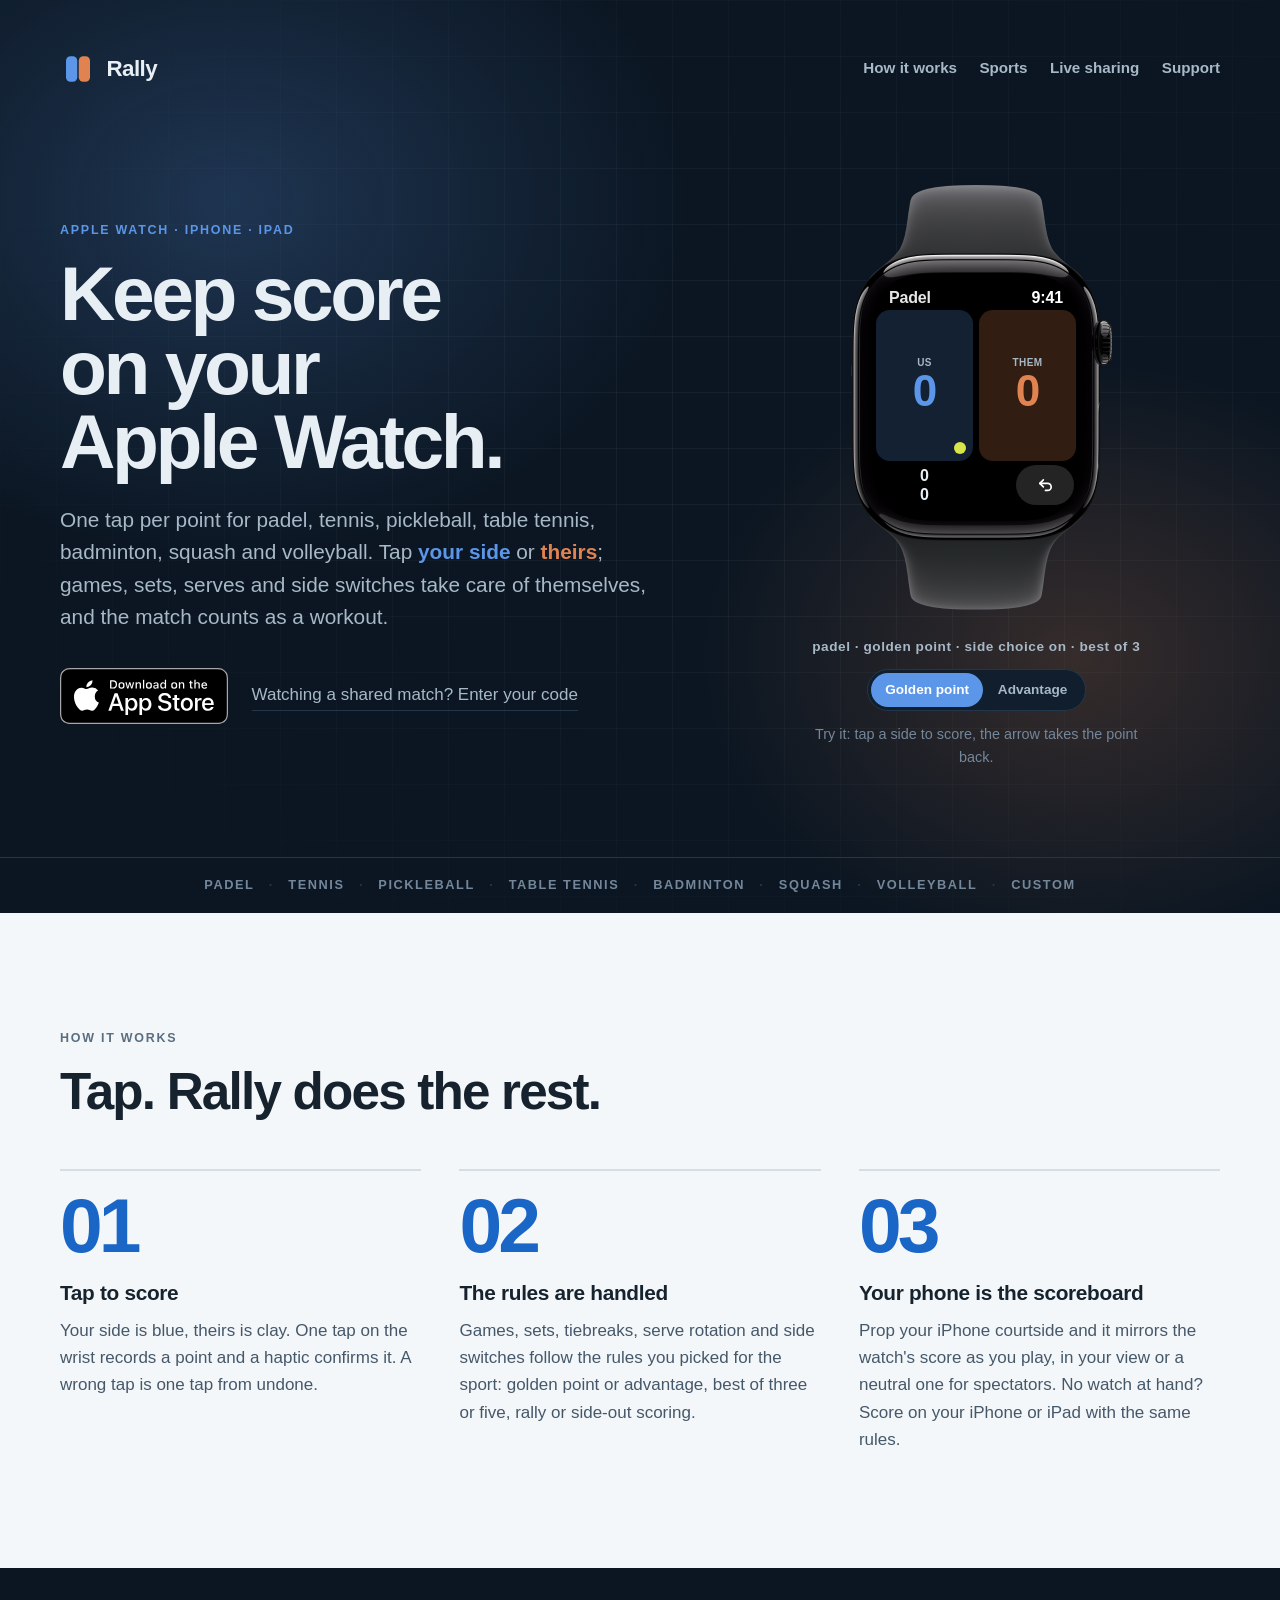
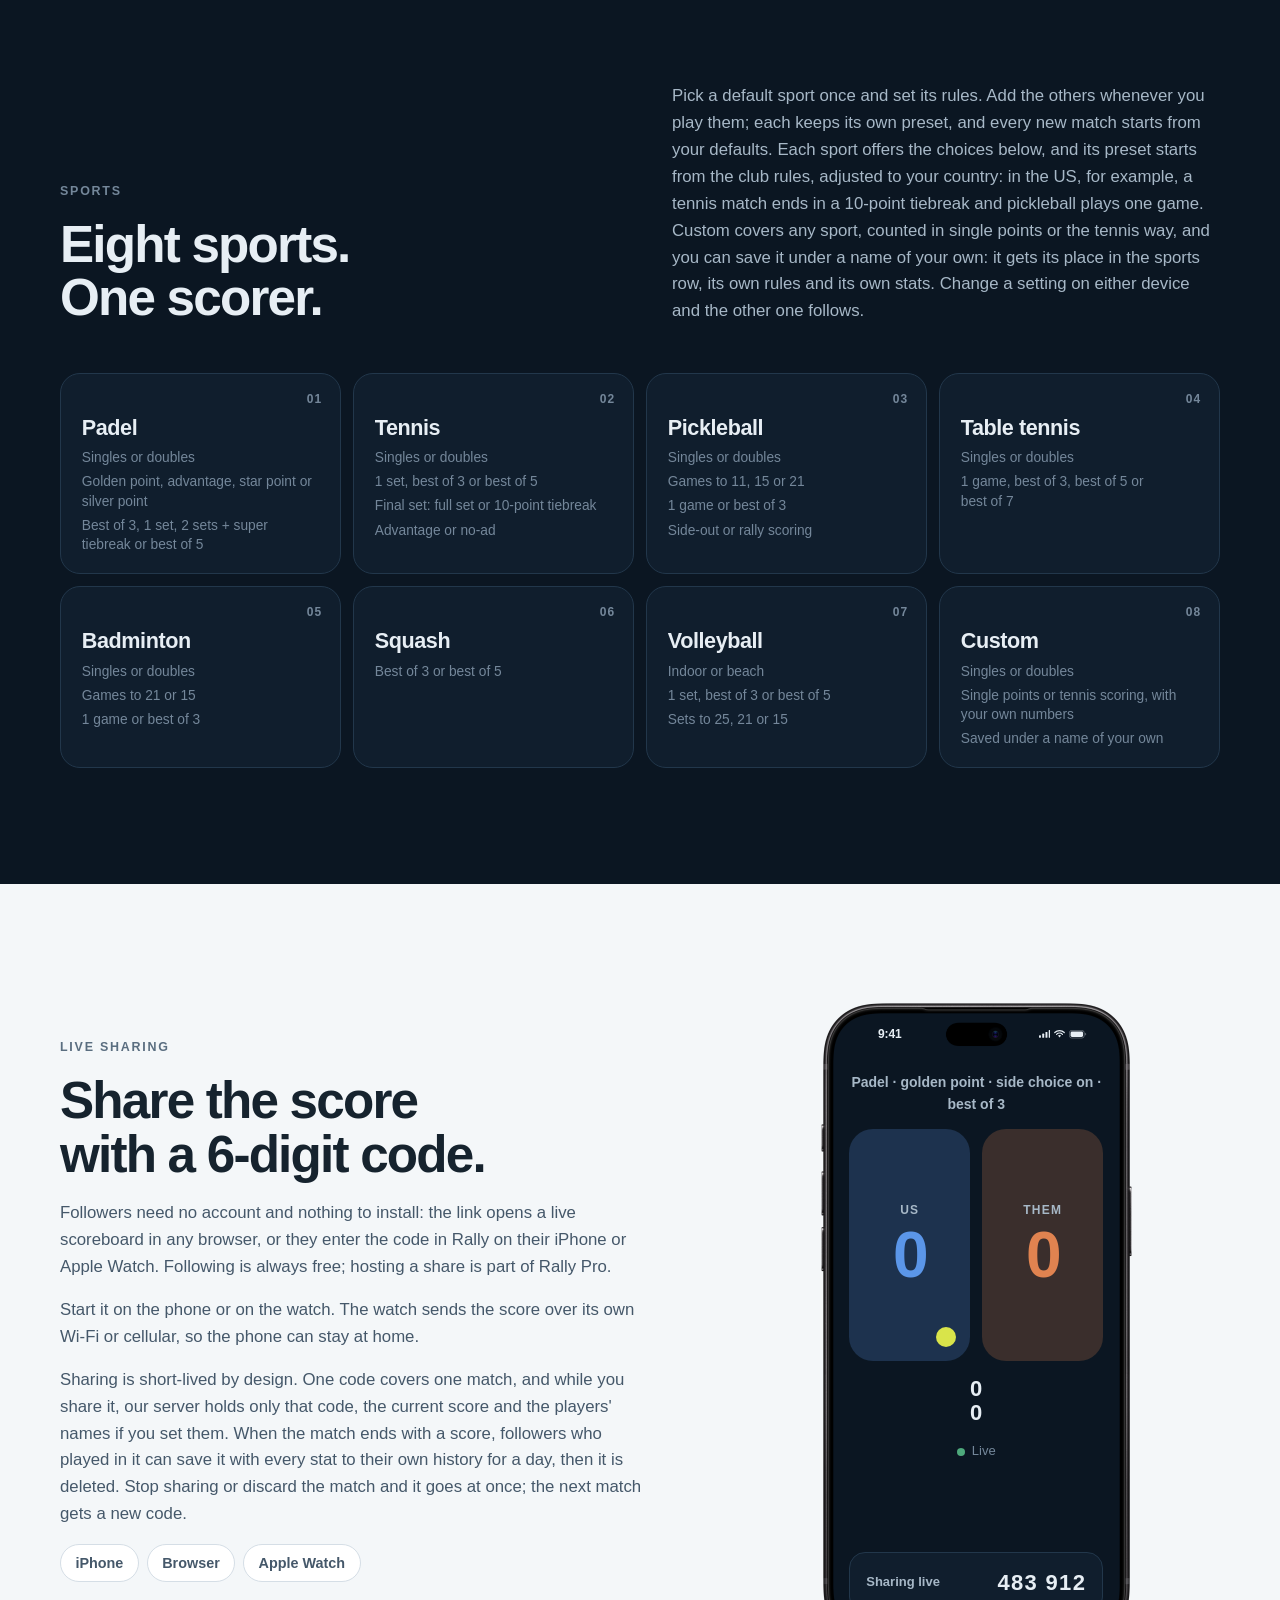
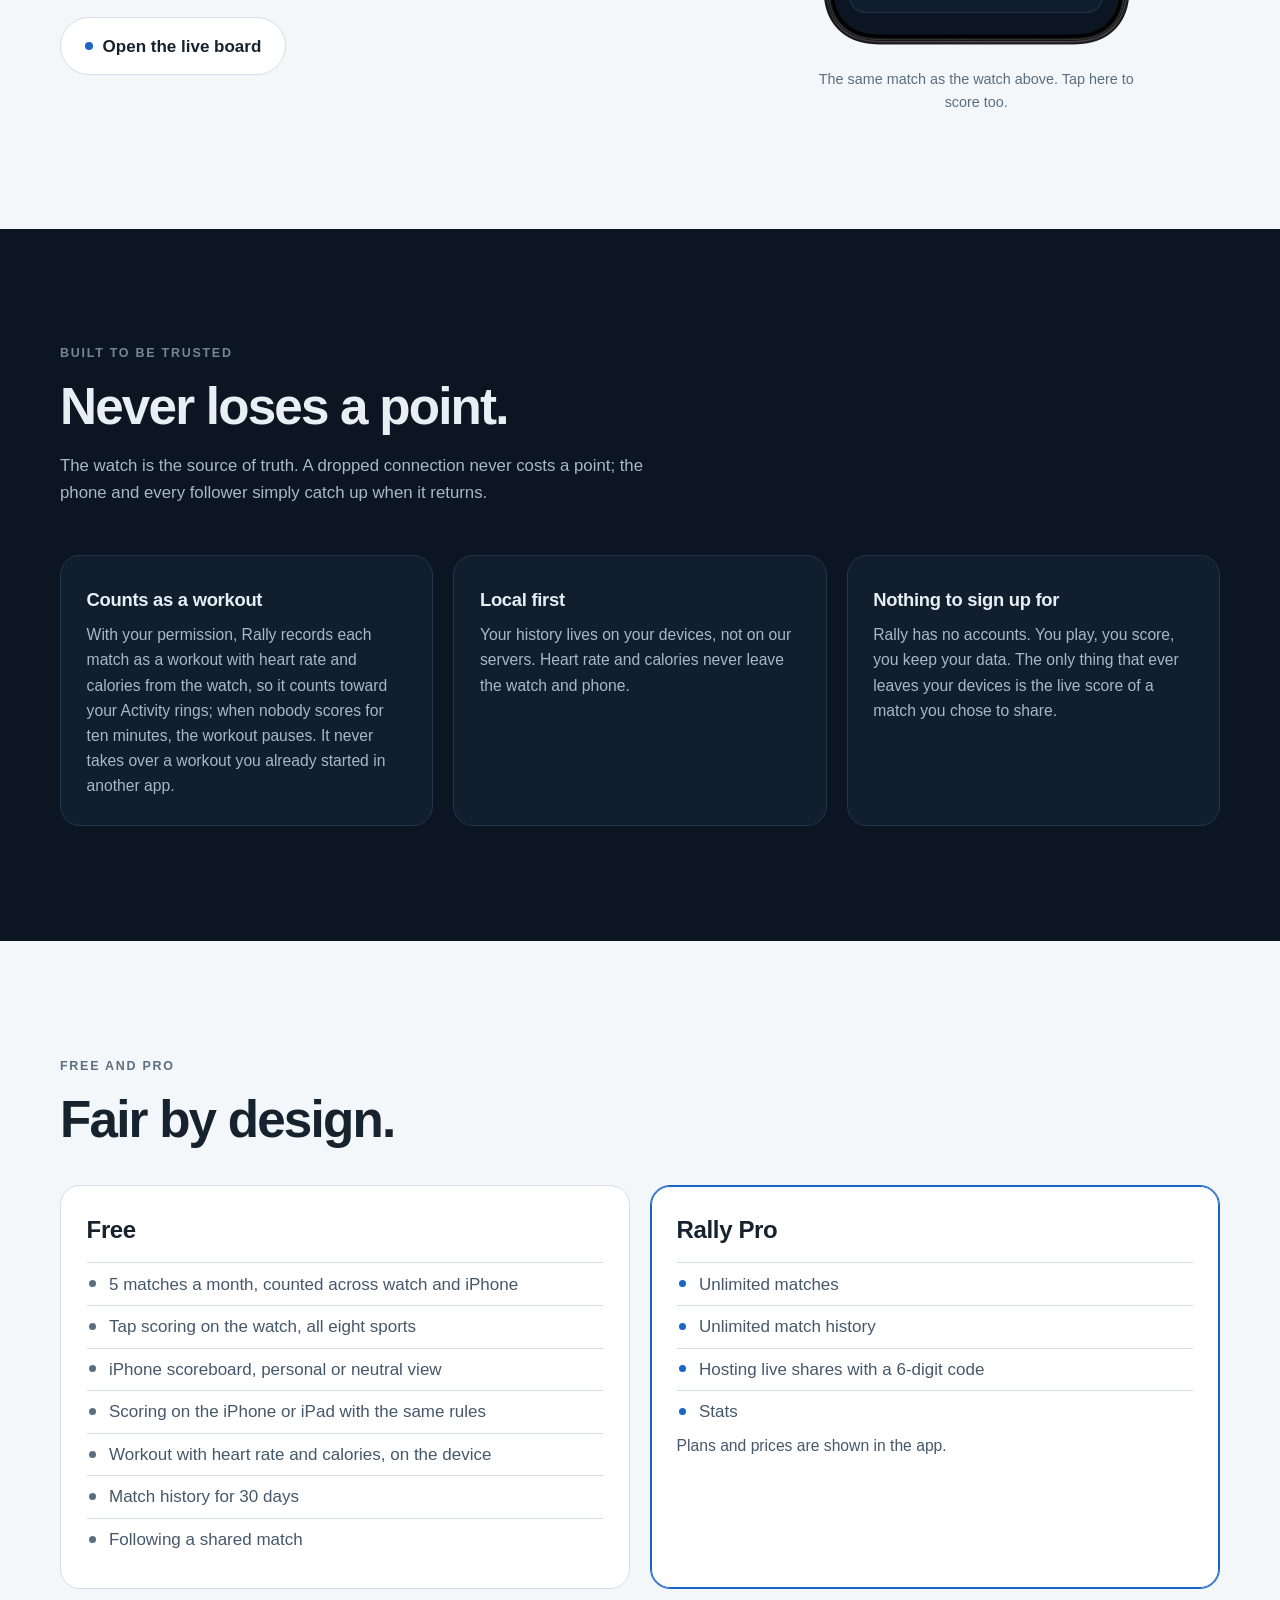
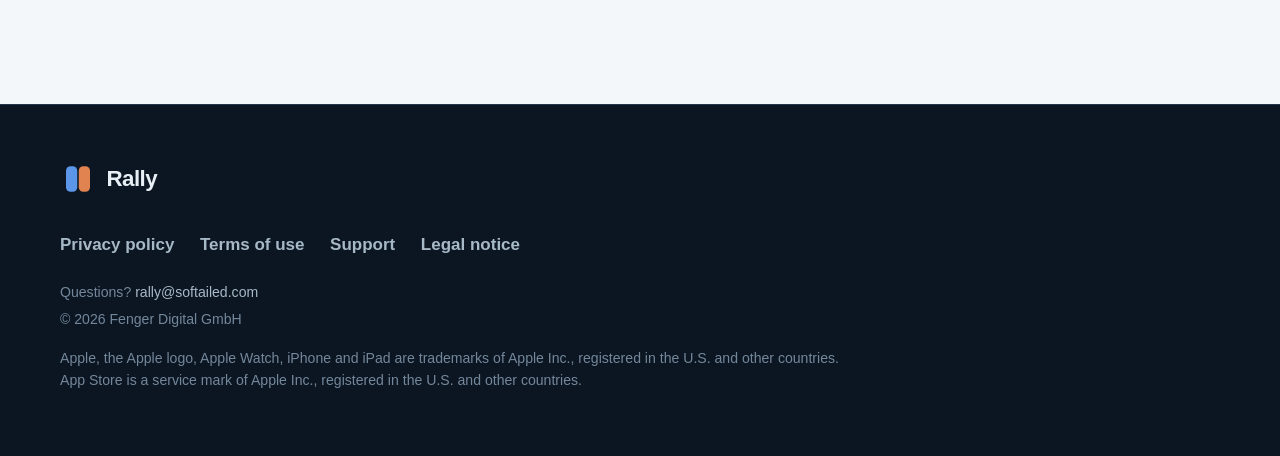
==== commit b3a8aea0: "Landing: on phones the links sit behind a menu button at the top right, the hero says Keep score on " ====
--- a/index.html
+++ b/index.html
@@ -62,7 +62,12 @@
         <svg class="mark" viewBox="0 0 96 96" aria-hidden="true"><rect class="m-us" x="16" y="14" width="30" height="68" rx="12"/><rect class="m-them" x="50" y="14" width="30" height="68" rx="12"/></svg>
         <span class="n">Rally</span>
       </a>
-      <div class="links">
+      <!-- On phones (below 640 px) the links fold behind this button at the
+           top right and open as a panel under it (Denis 2026-10-14: the
+           links wrapping under the logo looked off); above that width the
+           button is hidden and the links sit in the bar. -->
+      <button class="menubtn" id="menuBtn" type="button" aria-expanded="false" aria-controls="siteMenu" aria-label="Menu"><span class="bars" aria-hidden="true"></span></button>
+      <div class="links" id="siteMenu">
         <a href="#how">How it works</a>
         <a href="#sports">Sports</a>
         <a href="#share">Live sharing</a>
@@ -73,8 +78,8 @@
     <div class="split hero-grid">
       <div class="hero-copy">
         <p class="eyebrow">Apple Watch · iPhone · iPad</p>
-        <h1 class="display">One tap<br>per point.</h1>
-        <p class="lead">Rally scores padel, tennis, pickleball, table tennis, badminton, squash and volleyball from your wrist. Tap <span class="us">your side</span> or <span class="them">theirs</span>; games, sets, serves and side switches take care of themselves, and the match counts as a workout.</p>
+        <h1 class="display">Keep score on your Apple&nbsp;Watch.</h1>
+        <p class="lead">One tap per point for padel, tennis, pickleball, table tennis, badminton, squash and volleyball. Tap <span class="us">your side</span> or <span class="them">theirs</span>; games, sets, serves and side switches take care of themselves, and the match counts as a workout.</p>
         <div class="cta">
           <!-- Apple's "Download on the App Store" badge, en-us black, the file
                from Apple's marketing tools as served (app-store-badge.svg,
@@ -86,7 +91,6 @@
           <a class="appstore" href="https://apps.apple.com/app/id6807145117"><img src="app-store-badge.svg" width="168" height="56" alt="Download on the App Store"></a>
           <a class="quiet" href="board/">Watching a shared match? Enter your code</a>
         </div>
-        <p class="note">No account needed to play. Following a shared match is always free.</p>
       </div>
 
       <div class="demo">
@@ -177,12 +181,15 @@
   </div>
 </section>
 
-<!-- 03 Sports: court night, the eight sports with their CLUB RULES, the
-     app's own rules lines for a device whose country the region table does
-     not name (round 31, decision 2; scripts/verify-site.mjs holds each line
-     to src/sportCatalog.ts summary()). The presets in the app start from
-     the device's country, which the copy says. Nothing is selected here:
-     the sport is chosen in the app. -->
+<!-- 03 Sports: court night, the eight sports with their RULE CHOICES
+     (Denis 2026-10-14: the cards showed only each preset, which read as
+     "best of 5 only, singles only"). Each line names a setting's options in
+     the app's own English labels (src/locales/en.ts, "TB" written out as
+     tiebreak); scripts/verify-site.mjs holds every option of every chip a
+     sport always shows (src/sportCatalog.ts SPORTS) to its card, so a new
+     option in the app fails the check until the card names it. The presets
+     start from the device's country, which the copy says. Nothing is
+     selected here: the sport is chosen in the app. -->
 <section class="band dark" id="sports">
   <div class="wrap wide">
     <div class="sports-head">
@@ -190,17 +197,17 @@
         <p class="eyebrow">Sports</p>
         <h2>Eight sports. One scorer.</h2>
       </div>
-      <p class="copy">Pick a default sport once and set its rules. Add the others whenever you play them; each keeps its own preset, and every new match starts from your defaults. The presets start from the club rules below, adjusted to your country: in the US, for example, a tennis match ends in a 10-point tiebreak and pickleball plays one game. Custom covers any sport, counted in single points or the tennis way, and you can save it under a name of your own: it gets its place in the sports row, its own rules and its own stats. Change a setting on either device and the other one follows.</p>
+      <p class="copy">Pick a default sport once and set its rules. Add the others whenever you play them; each keeps its own preset, and every new match starts from your defaults. Each sport offers the choices below, and its preset starts from the club rules, adjusted to your country: in the US, for example, a tennis match ends in a 10-point tiebreak and pickleball plays one game. Custom covers any sport, counted in single points or the tennis way, and you can save it under a name of your own: it gets its place in the sports row, its own rules and its own stats. Change a setting on either device and the other one follows.</p>
     </div>
-    <ul class="sports" aria-label="Sports Rally scores, with their club rules">
-      <li class="sport reveal"><span class="idx">01</span><span class="sname">Padel</span><span class="srules">doubles · golden point · best of 3</span></li>
-      <li class="sport reveal"><span class="idx">02</span><span class="sname">Tennis</span><span class="srules">singles · best of 3 · full set · advantage</span></li>
-      <li class="sport reveal"><span class="idx">03</span><span class="sname">Pickleball</span><span class="srules">doubles · game to 11 · best of 3 · side-out</span></li>
-      <li class="sport reveal"><span class="idx">04</span><span class="sname">Table tennis</span><span class="srules">singles · best of 5</span></li>
-      <li class="sport reveal"><span class="idx">05</span><span class="sname">Badminton</span><span class="srules">singles · game to 21 · best of 3</span></li>
-      <li class="sport reveal"><span class="idx">06</span><span class="sname">Squash</span><span class="srules">best of 5</span></li>
-      <li class="sport reveal"><span class="idx">07</span><span class="sname">Volleyball</span><span class="srules">indoor · best of 5 · set to 25</span></li>
-      <li class="sport reveal"><span class="idx">08</span><span class="sname">Custom</span><span class="srules">your rules, saved under your name</span></li>
+    <ul class="sports" aria-label="Sports Rally scores, with their rule choices">
+      <li class="sport reveal"><span class="idx">01</span><span class="sname">Padel</span><ul class="sopts"><li>Singles or doubles</li><li>Golden point, advantage, star point or silver point</li><li>Best&nbsp;of&nbsp;3, 1&nbsp;set, 2&nbsp;sets + super tiebreak or best&nbsp;of&nbsp;5</li></ul></li>
+      <li class="sport reveal"><span class="idx">02</span><span class="sname">Tennis</span><ul class="sopts"><li>Singles or doubles</li><li>1&nbsp;set, best&nbsp;of&nbsp;3 or best&nbsp;of&nbsp;5</li><li>Final set: full set or 10-point tiebreak</li><li>Advantage or no-ad</li></ul></li>
+      <li class="sport reveal"><span class="idx">03</span><span class="sname">Pickleball</span><ul class="sopts"><li>Singles or doubles</li><li>Games to 11, 15 or&nbsp;21</li><li>1&nbsp;game or best&nbsp;of&nbsp;3</li><li>Side-out or rally scoring</li></ul></li>
+      <li class="sport reveal"><span class="idx">04</span><span class="sname">Table tennis</span><ul class="sopts"><li>Singles or doubles</li><li>1&nbsp;game, best&nbsp;of&nbsp;3, best&nbsp;of&nbsp;5 or best&nbsp;of&nbsp;7</li></ul></li>
+      <li class="sport reveal"><span class="idx">05</span><span class="sname">Badminton</span><ul class="sopts"><li>Singles or doubles</li><li>Games to 21 or&nbsp;15</li><li>1&nbsp;game or best&nbsp;of&nbsp;3</li></ul></li>
+      <li class="sport reveal"><span class="idx">06</span><span class="sname">Squash</span><ul class="sopts"><li>Best&nbsp;of&nbsp;3 or best&nbsp;of&nbsp;5</li></ul></li>
+      <li class="sport reveal"><span class="idx">07</span><span class="sname">Volleyball</span><ul class="sopts"><li>Indoor or beach</li><li>1&nbsp;set, best&nbsp;of&nbsp;3 or best&nbsp;of&nbsp;5</li><li>Sets to 25, 21 or&nbsp;15</li></ul></li>
+      <li class="sport reveal"><span class="idx">08</span><span class="sname">Custom</span><ul class="sopts"><li>Singles or doubles</li><li>Single points or tennis scoring, with your own numbers</li><li>Saved under a name of your own</li></ul></li>
     </ul>
   </div>
 </section>
@@ -745,6 +752,29 @@
   };
   render();
 })();
+
+// The phone menu (below 640 px, style.css .menubtn): the button opens and
+// closes the links panel; a chosen link, Escape or a click outside the bar
+// closes it.
+(function () {
+  'use strict';
+  var bar = document.querySelector('.topbar');
+  var btn = document.getElementById('menuBtn');
+  if (!bar || !btn) return;
+  function setOpen(open) {
+    bar.classList.toggle('open', open);
+    btn.setAttribute('aria-expanded', open ? 'true' : 'false');
+  }
+  btn.addEventListener('click', function () { setOpen(!bar.classList.contains('open')); });
+  var links = bar.querySelectorAll('.links a');
+  for (var i = 0; i < links.length; i++) links[i].addEventListener('click', function () { setOpen(false); });
+  document.addEventListener('keydown', function (e) {
+    if (e.key === 'Escape' && bar.classList.contains('open')) { setOpen(false); btn.focus(); }
+  });
+  document.addEventListener('click', function (e) {
+    if (bar.classList.contains('open') && !bar.contains(e.target)) setOpen(false);
+  });
+})();
 </script>
 
 </body>
--- a/style.css
+++ b/style.css
@@ -154,8 +154,11 @@
   font-size: clamp(2.1rem, 5.5vw, 3.4rem);
   text-wrap: balance;
 }
+/* Sized for the hero's "Keep score on your Apple Watch." (Denis
+   2026-10-14, the plain promise instead of "One tap per point."): "Apple
+   Watch." never breaks, so at 320 px it has to fit the column whole. */
 h1.display {
-  font-size: clamp(3.4rem, 8.5vw, 5.8rem);
+  font-size: clamp(2.5rem, 7.2vw, 4.8rem);
   letter-spacing: -0.045em;
   line-height: 0.96;
 }
@@ -187,7 +190,6 @@
 .lead .them { color: var(--them-ink); font-weight: 600; }
 .copy { color: var(--ink-soft); max-width: 36em; font-size: 1.05rem; }
 .copy strong { color: var(--ink); font-weight: 600; }
-.note { font-size: 0.92rem; color: var(--ink-faint); margin: 1.2rem 0 0; max-width: 34em; }
 
 /* ── Calls to action ─────────────────────────────────────────────────── */
 .cta { display: flex; flex-wrap: wrap; align-items: center; gap: 1.25rem 1.5rem; margin-top: 2.2rem; }
@@ -253,6 +255,71 @@
 }
 .topbar .links a:hover { color: var(--ink); border-bottom-color: var(--ink-faint); }
 .topbar .links a:active { opacity: 0.7; }
+/* The phone menu (below 640 px): a 44 px button at the top right with three
+   bars that cross into an X while the panel is open; the links drop into a
+   panel under it, right-aligned to the bar. Above 640 px the button is gone
+   and the links sit in the bar as before. */
+.menubtn {
+  display: none;
+  flex: none;
+  align-items: center;
+  justify-content: center;
+  width: 44px;
+  height: 44px;
+  margin-right: -10px;
+  padding: 0;
+  border: 0;
+  border-radius: 12px;
+  background: transparent;
+  color: var(--ink);
+}
+.menubtn:hover { background: var(--us-chip); }
+.menubtn:active { opacity: 0.7; }
+.menubtn .bars,
+.menubtn .bars::before,
+.menubtn .bars::after {
+  display: block;
+  width: 22px;
+  height: 2px;
+  border-radius: 2px;
+  background: currentColor;
+}
+.menubtn .bars { position: relative; }
+.menubtn .bars::before,
+.menubtn .bars::after { content: ""; position: absolute; left: 0; }
+.menubtn .bars::before { top: -7px; }
+.menubtn .bars::after { top: 7px; }
+.menubtn[aria-expanded="true"] .bars { background: transparent; }
+.menubtn[aria-expanded="true"] .bars::before { top: 0; transform: rotate(45deg); }
+.menubtn[aria-expanded="true"] .bars::after { top: 0; transform: rotate(-45deg); }
+@media (max-width: 640px) {
+  .topbar { position: relative; flex-wrap: nowrap; }
+  .menubtn { display: inline-flex; }
+  .topbar .links {
+    display: none;
+    position: absolute;
+    top: calc(100% + 0.4rem);
+    right: 0;
+    z-index: 20;
+    flex-direction: column;
+    gap: 0;
+    min-width: 13.5rem;
+    padding: 0.45rem;
+    border: 1px solid var(--line);
+    border-radius: 16px;
+    background: var(--surface);
+    box-shadow: var(--shadow);
+    font-size: 1.05rem;
+  }
+  .topbar.open .links { display: flex; }
+  .topbar .links a {
+    padding: 0.75rem 0.9rem;
+    border-bottom: 0;
+    border-radius: 10px;
+    color: var(--ink);
+  }
+  .topbar .links a:hover { background: var(--us-chip); }
+}
 
 /* ── Hero ────────────────────────────────────────────────────────────── */
 .hero {
@@ -287,8 +354,6 @@
 }
 .hero-grid { gap: clamp(2.5rem, 6vw, 5rem); }
 .hero-copy .eyebrow { color: var(--us); }
-/* Room for the badge's hover ring (16 px out) above the line below. */
-.hero-copy .note { margin-top: 1.5rem; }
 .sportstrip {
   display: flex;
   flex-wrap: wrap;
@@ -840,7 +905,16 @@
   font-variant-numeric: tabular-nums;
 }
 .sport .sname { font-size: 1.35rem; font-weight: 800; letter-spacing: -0.02em; line-height: 1.1; }
-.sport .srules { display: block; margin-top: 0.45rem; font-size: 0.86rem; color: var(--ink-faint); line-height: 1.4; }
+.sport .sopts {
+  list-style: none;
+  margin: 0.55rem 0 0;
+  padding: 0;
+  display: grid;
+  gap: 0.3rem;
+  font-size: 0.86rem;
+  color: var(--ink-faint);
+  line-height: 1.4;
+}
 @media (max-width: 1000px) { .sports { grid-template-columns: repeat(2, 1fr); } }
 
 /* ── Followers row, plans ────────────────────────────────────────────── */
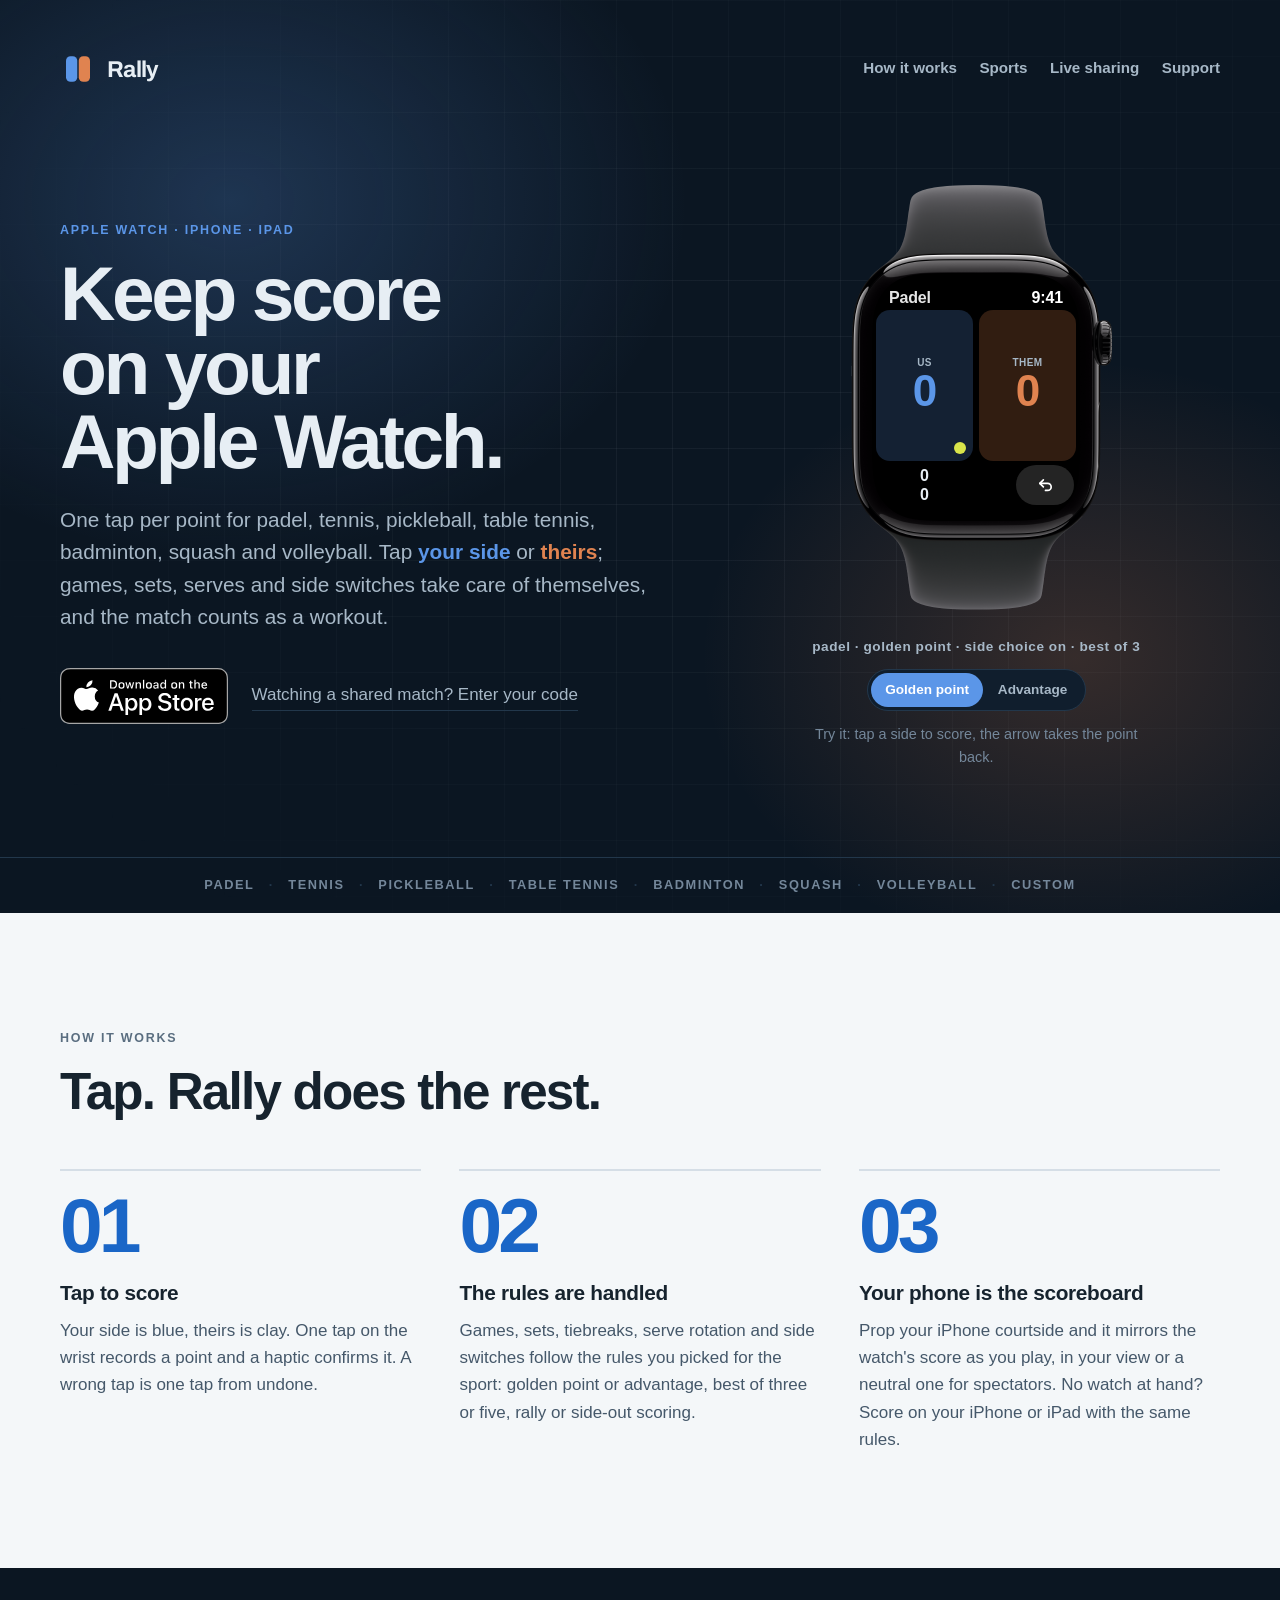
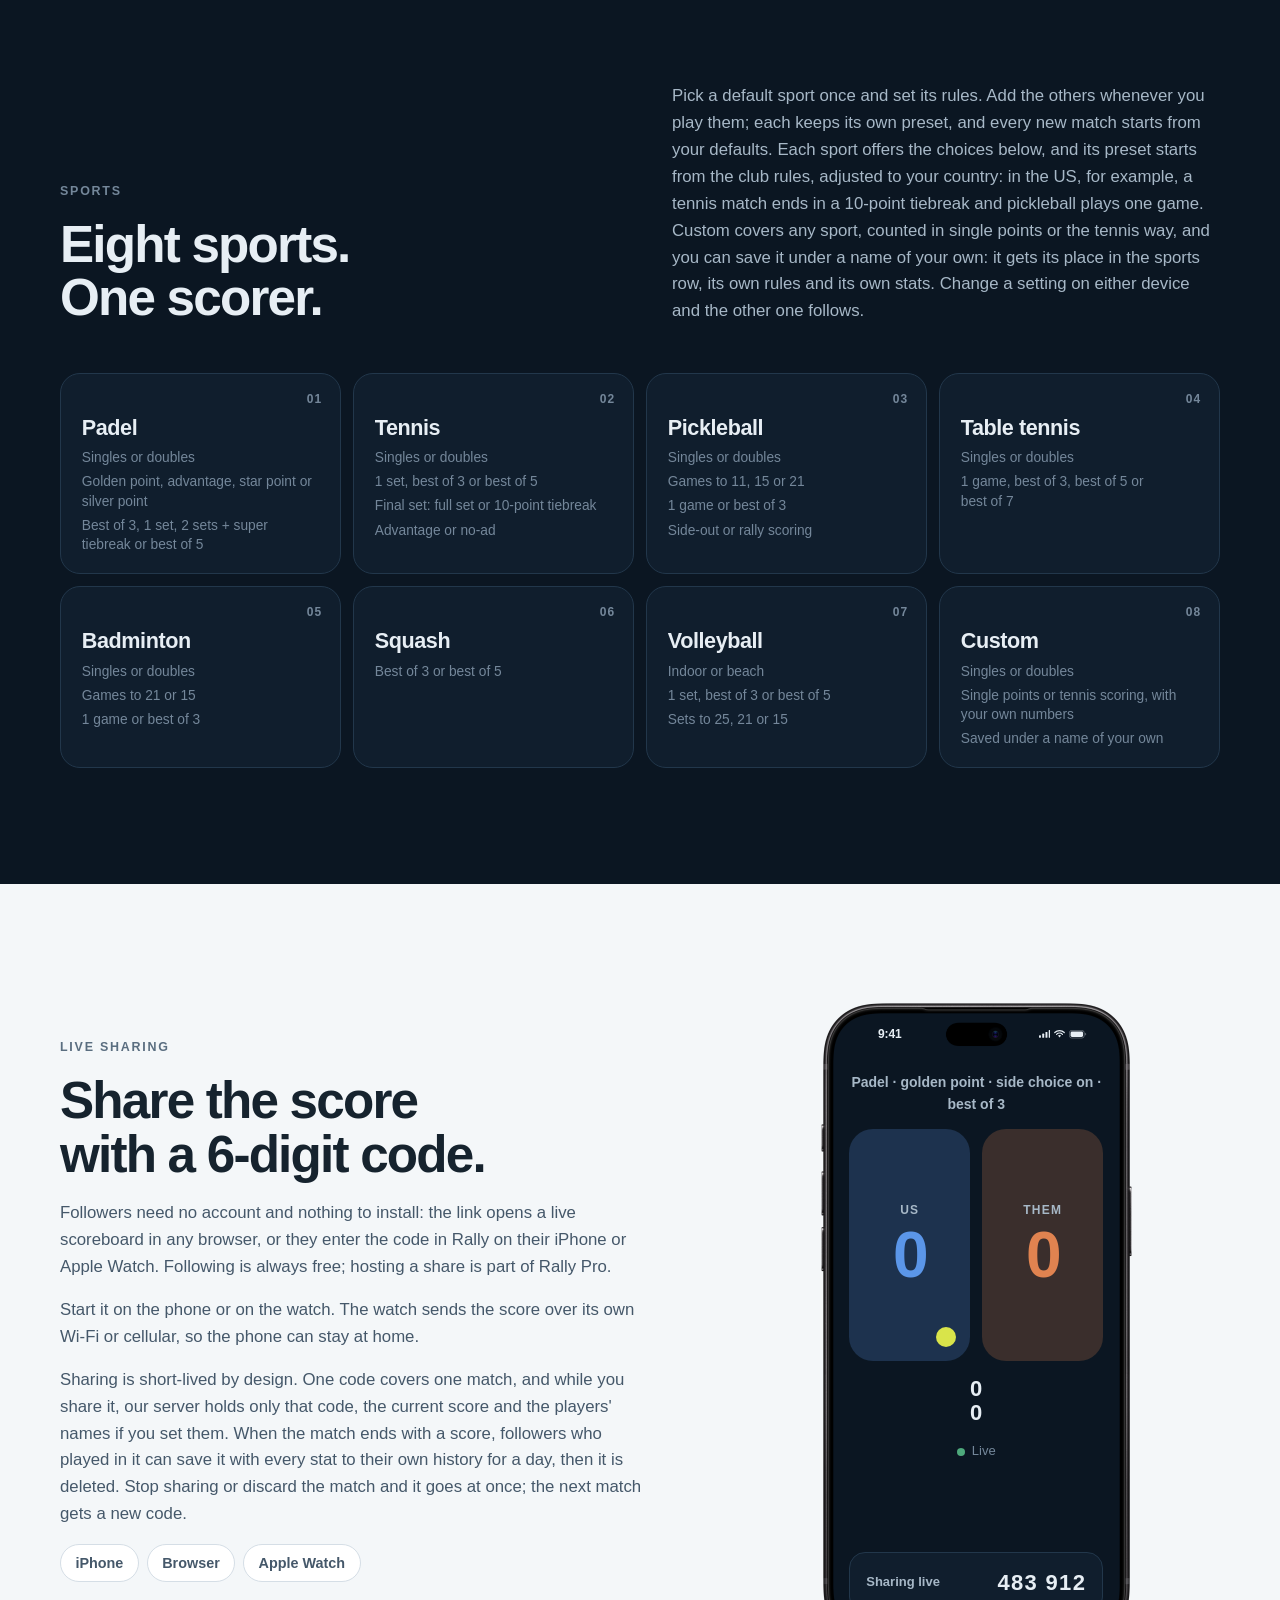
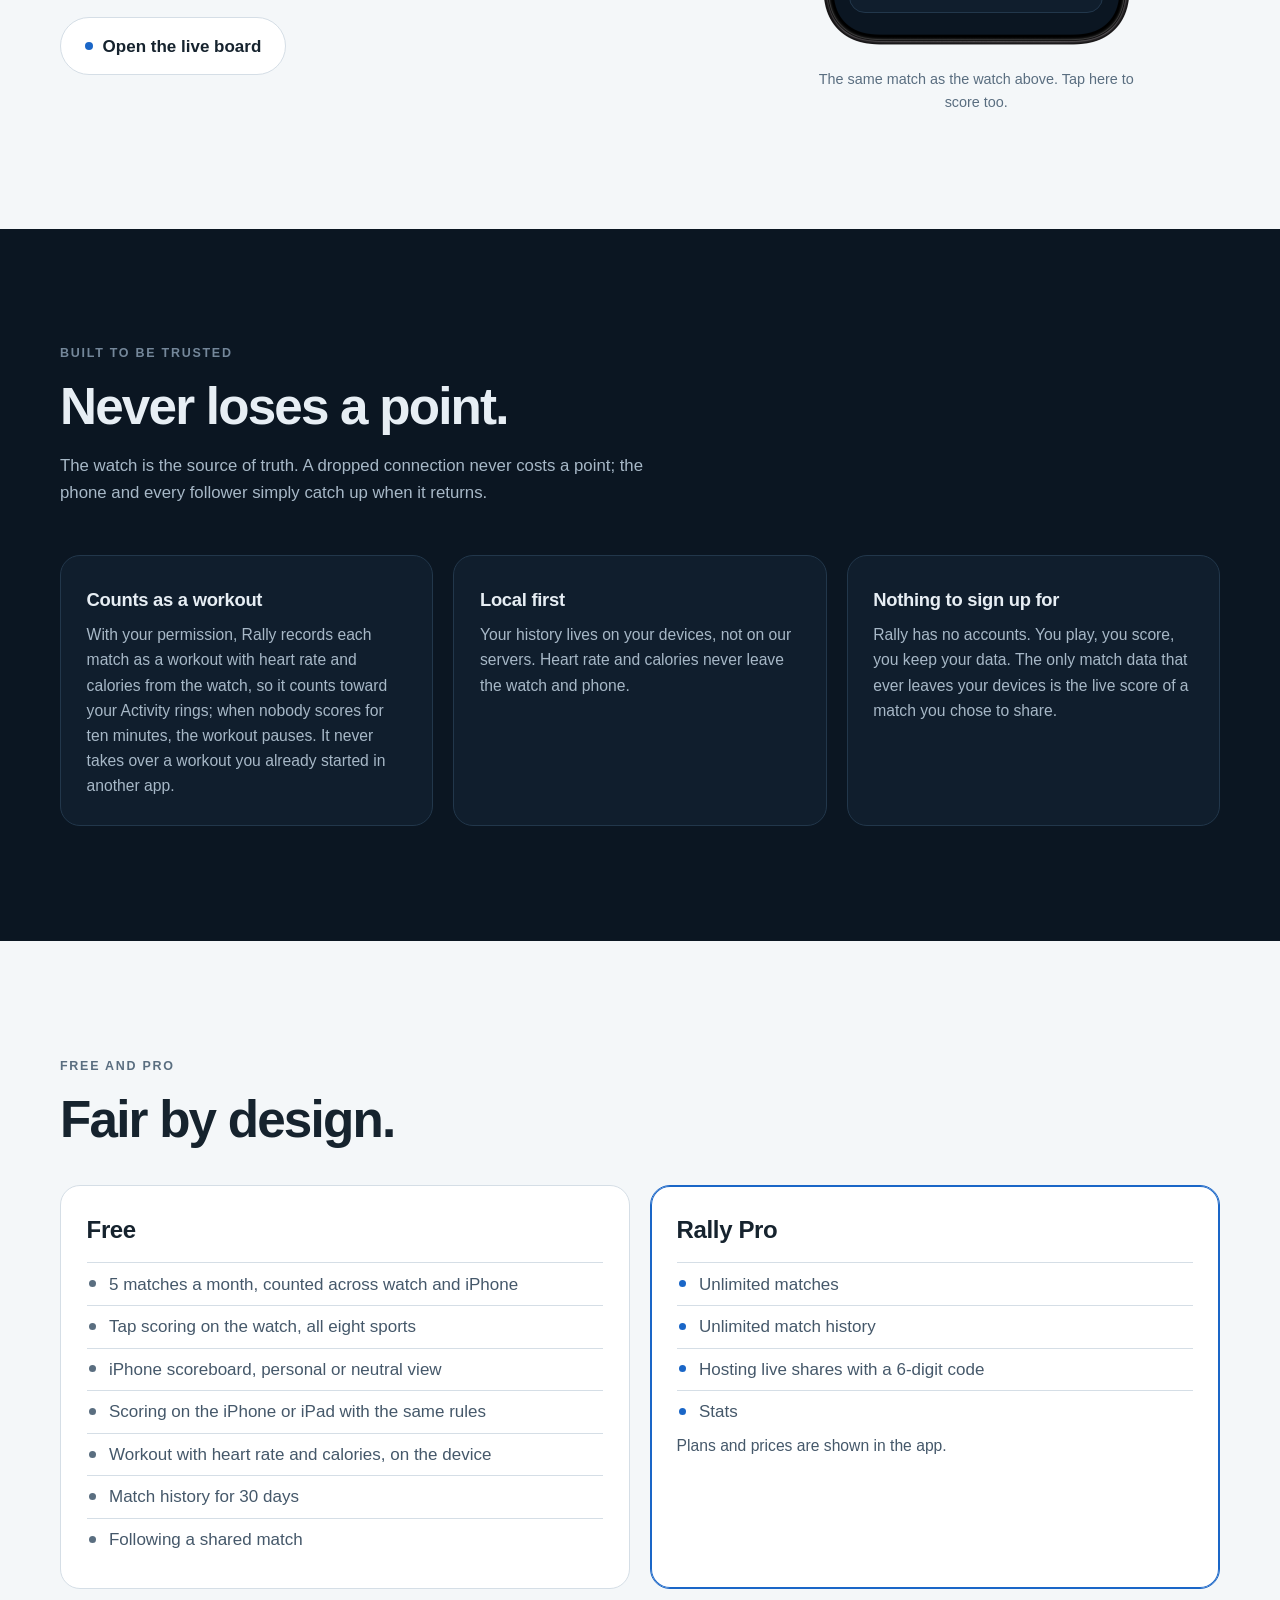
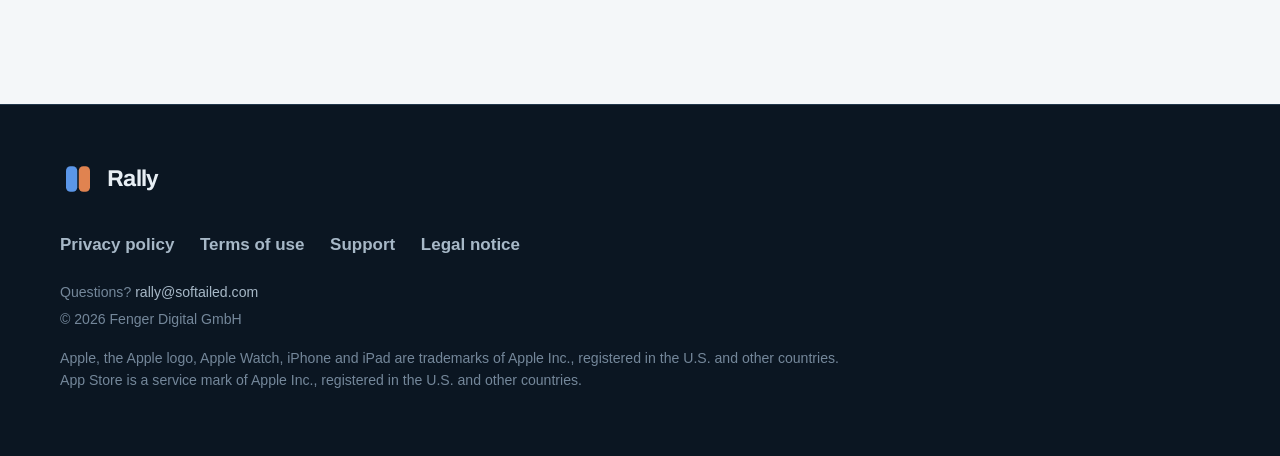
==== commit 1bef3079: "Privacy: from 1.1.2 RevenueCat counts views of the Rally Pro offer; landing line speaks of match dat" ====
--- a/index.html
+++ b/index.html
@@ -300,7 +300,7 @@
       </div>
       <div class="card reveal">
         <h3>Nothing to sign up for</h3>
-        <p>Rally has no accounts. You play, you score, you keep your data. The only thing that ever leaves your devices is the live score of a match you chose to share.</p>
+        <p>Rally has no accounts. You play, you score, you keep your data. The only match data that ever leaves your devices is the live score of a match you chose to share.</p>
       </div>
     </div>
   </div>
--- a/style.css
+++ b/style.css
@@ -129,22 +129,41 @@
 }
 
 /* ── Brand row, type ─────────────────────────────────────────────────── */
+/* ── The lockup (Denis, 2026-10-14: one lockup wherever the mark and the
+   word stand together, at the homepage's proportions, in the brand font) ──
+   --m is the height of the mark's halves; the SVG box (viewBox 0 0 96 96)
+   is 96/68 of it. The word is Archivo 700 at -0.025em (brand/BRAND.md): its
+   cap height 0.618 x --m, optically centred on the mark, its ink 0.711 x --m
+   from the mark's ink. board/index.html draws the same markup with a copy of
+   these rules; verify-site and verify-board measure both. The font is an
+   Archivo subset of R, a, l and y inlined (1.2 KB, OFL): no request. */
+@font-face {
+  font-family: "Rally Wordmark";
+  font-style: normal;
+  font-weight: 700;
+  font-display: block;
+  src: url([data-uri]) format("woff2");
+}
 .brandrow {
+  --m: 25.5px;
   display: inline-flex;
   align-items: center;
-  gap: 0.65rem;
+  gap: calc(var(--m) * 0.420);
   text-decoration: none;
   color: inherit;
   transition: opacity 0.15s ease;
 }
 a.brandrow:hover { opacity: 0.82; }
 a.brandrow:active { opacity: 0.65; }
-.brandrow .mark { width: 36px; height: 36px; }
+.brandrow .mark { flex: none; width: calc(var(--m) * 96 / 68); height: calc(var(--m) * 96 / 68); }
 .brandrow .n {
+  font-family: "Rally Wordmark", var(--sans);
   font-weight: 700;
-  font-size: 1.4rem;
+  font-size: calc(var(--m) * 0.899);
+  line-height: 1;
   letter-spacing: -0.025em;
   color: var(--ink);
+  transform: translateY(0.042em);
 }
 h1 {
   font-weight: 800;
